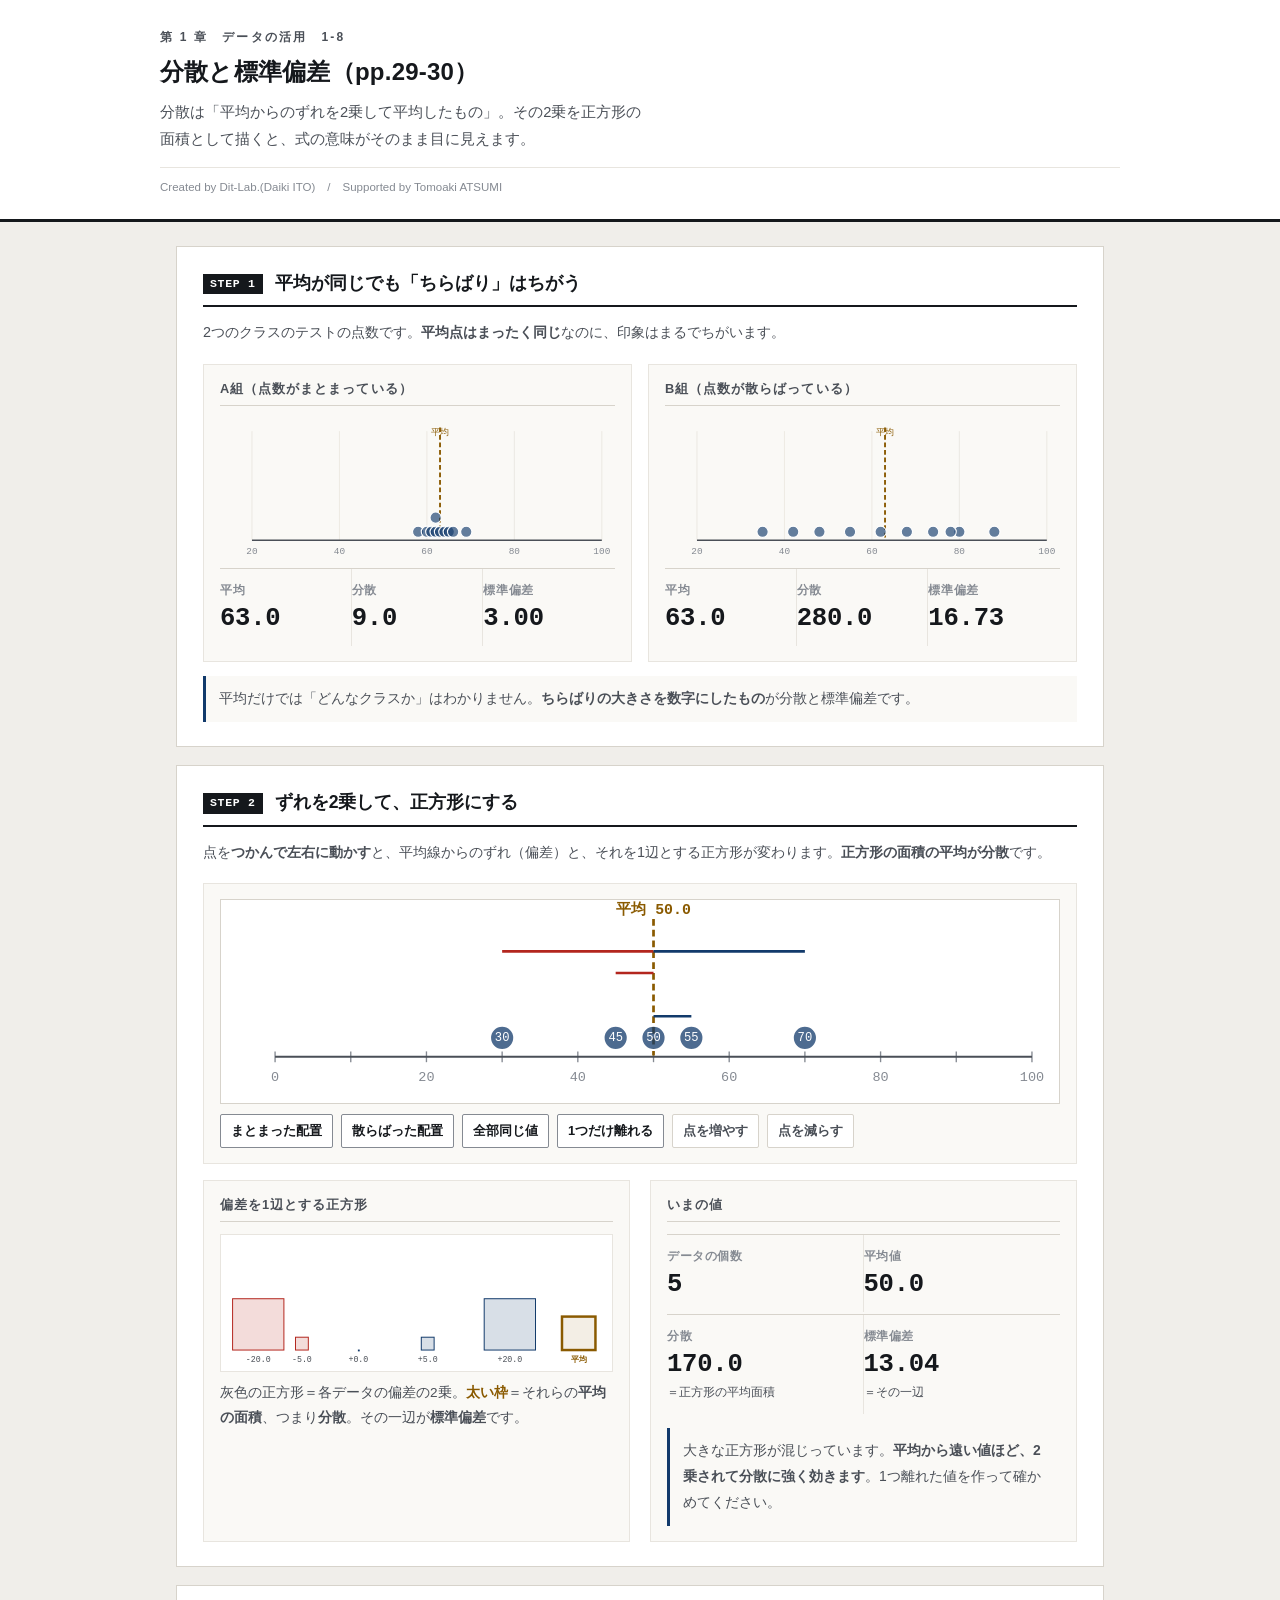
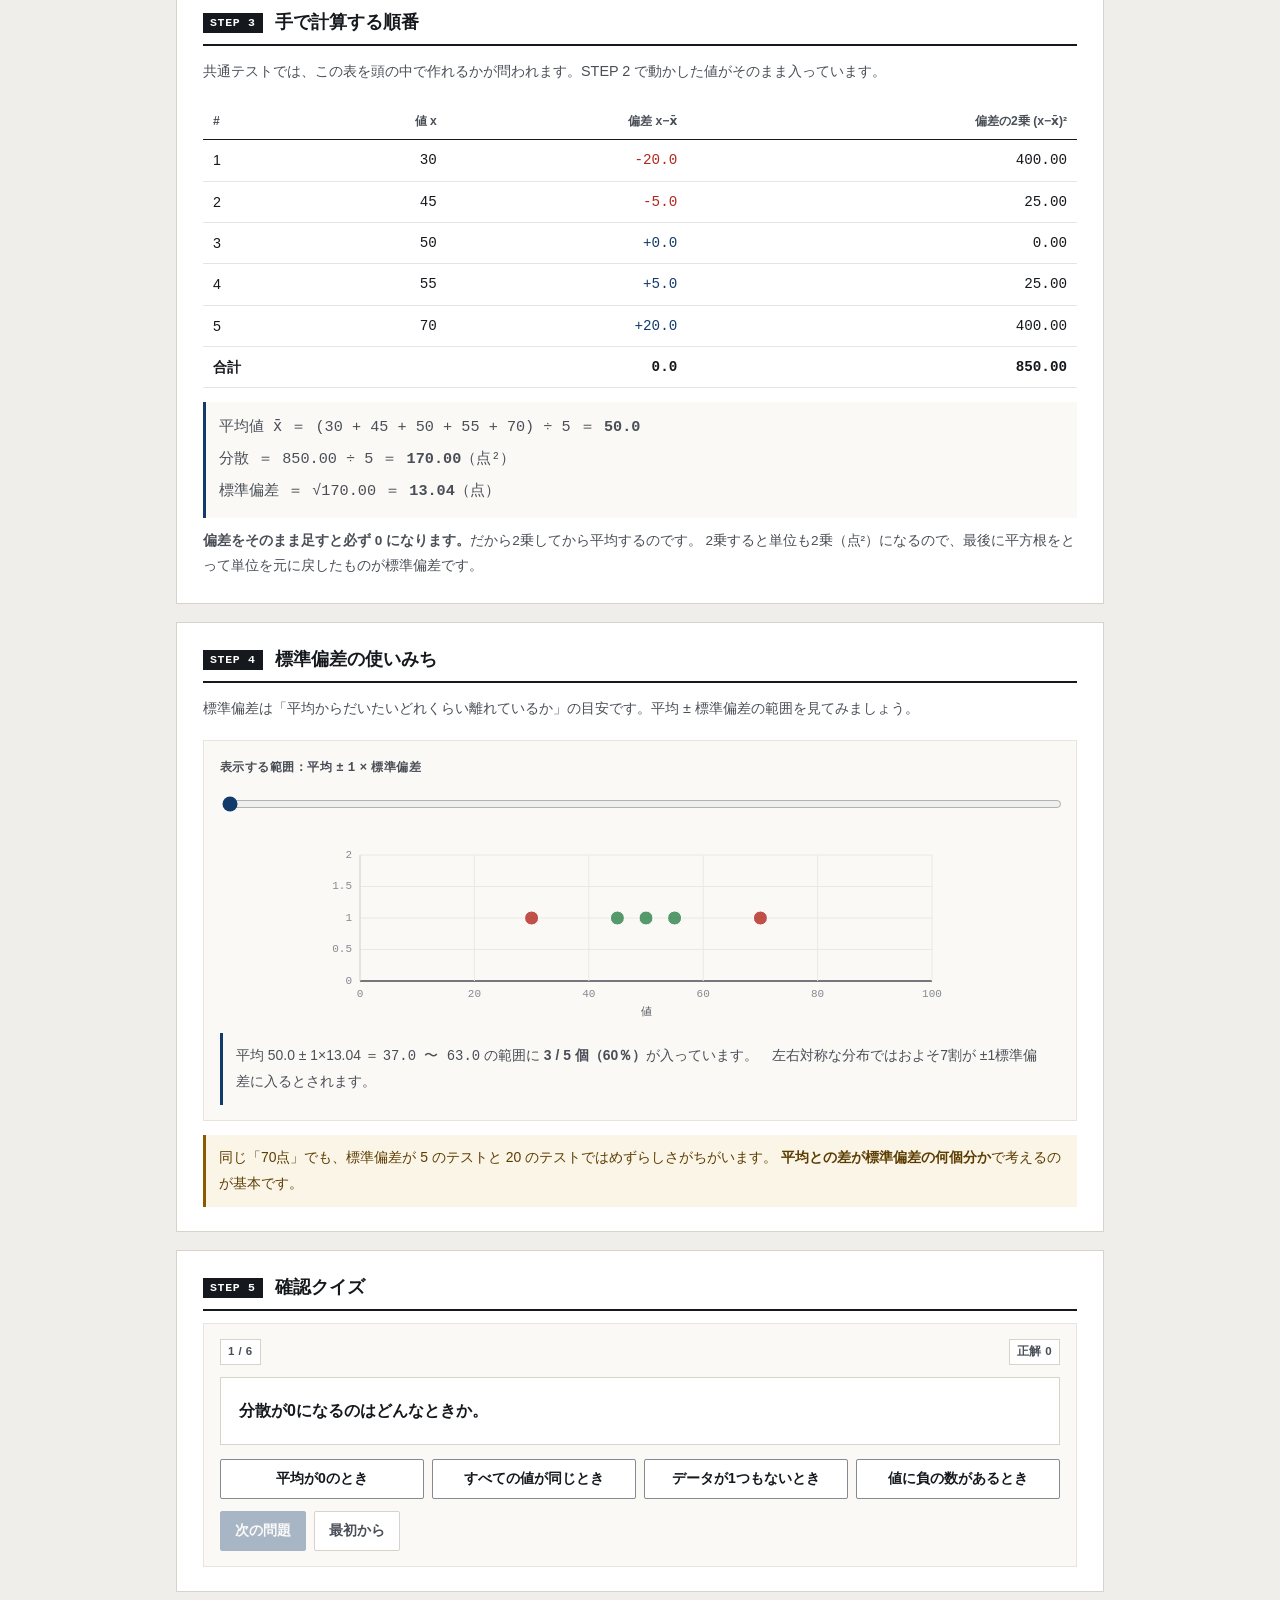
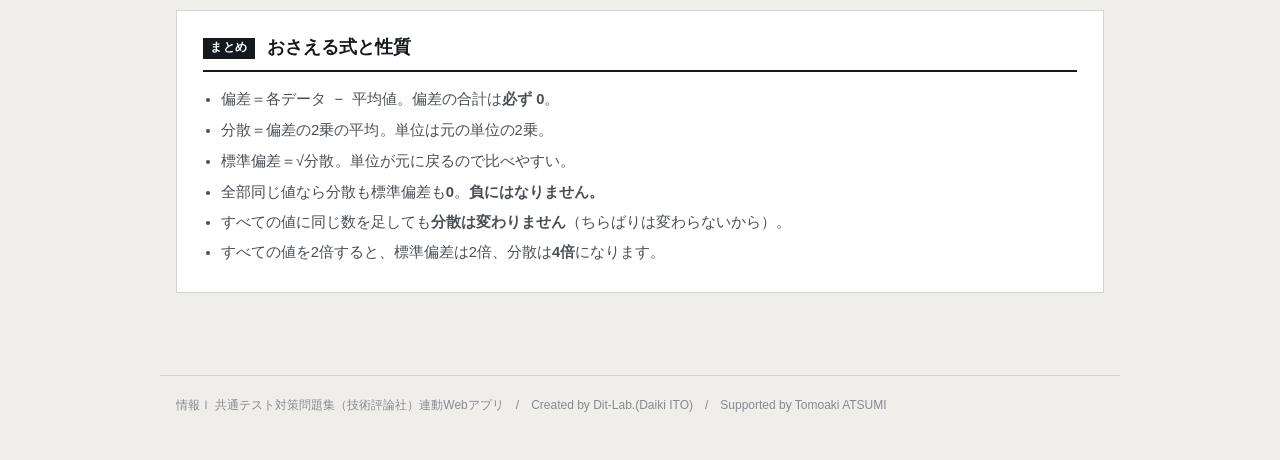
==== index.html @ 5c41d4fa "feat: Streamlit版を静的Webアプリ化しGitHub Pagesで公開" ====
<!DOCTYPE html>
<html lang="ja">
<head>
<meta charset="UTF-8">
<meta name="viewport" content="width=device-width, initial-scale=1.0">
<title>分散と標準偏差｜情報Ⅰ共通テスト対策問題集</title>
<meta name="description" content="分散は「平均からのずれを2乗して平均したもの」。その2乗を正方形の面積として描くと、式の意味がそのまま目に見えます。">
<link rel="icon" href="data:image/svg+xml,%3Csvg xmlns=%22http://www.w3.org/2000/svg%22 viewBox=%220 0 32 32%22%3E%3Crect width=%2232%22 height=%2232%22 fill=%22%2315181c%22/%3E%3Ctext x=%2216%22 y=%2222%22 font-size=%2218%22 font-family=%22monospace%22 fill=%22%23fff%22 text-anchor=%22middle%22%3E01%3C/text%3E%3C/svg%3E">
<link rel="stylesheet" href="css/style.css">
<link rel="stylesheet" href="css/app.css">
</head>
<body>

<header class="app-header">
  <div class="inner">
    <span class="eyebrow">第 1 章　データの活用　1-8</span>
    <h1>分散と標準偏差（pp.29-30）</h1>
    <p class="lead">分散は「平均からのずれを2乗して平均したもの」。その2乗を正方形の面積として描くと、式の意味がそのまま目に見えます。</p>
    <p class="credit">Created by Dit-Lab.(Daiki ITO)　/　Supported by Tomoaki ATSUMI</p>
  </div>
</header>

<main class="wrap">
  <section class="step" id="step1">
    <h2><span class="no">STEP 1</span>平均が同じでも「ちらばり」はちがう</h2>
    <p class="desc">2つのクラスのテストの点数です。<strong>平均点はまったく同じ</strong>なのに、印象はまるでちがいます。</p>
    <div class="grpwrap">
      <div class="panel"><h3>A組（点数がまとまっている）</h3><div id="grpA"></div>
        <div class="metrics"><div class="metric"><div class="k">平均</div><div class="v" id="aMean">—</div></div>
        <div class="metric"><div class="k">分散</div><div class="v" id="aVar">—</div></div>
        <div class="metric"><div class="k">標準偏差</div><div class="v" id="aSd">—</div></div></div></div>
      <div class="panel"><h3>B組（点数が散らばっている）</h3><div id="grpB"></div>
        <div class="metrics"><div class="metric"><div class="k">平均</div><div class="v" id="bMean">—</div></div>
        <div class="metric"><div class="k">分散</div><div class="v" id="bVar">—</div></div>
        <div class="metric"><div class="k">標準偏差</div><div class="v" id="bSd">—</div></div></div></div>
    </div>
    <div class="note info" style="margin-top:14px">
      平均だけでは「どんなクラスか」はわかりません。<strong>ちらばりの大きさを数字にしたもの</strong>が分散と標準偏差です。
    </div>
  </section>

  <section class="step" id="step2">
    <h2><span class="no">STEP 2</span>ずれを2乗して、正方形にする</h2>
    <p class="desc">点を<strong>つかんで左右に動かす</strong>と、平均線からのずれ（偏差）と、それを1辺とする正方形が変わります。<strong>正方形の面積の平均が分散</strong>です。</p>

    <div class="panel">
      <div id="lineBox"></div>
      <div class="btn-row" style="margin-top:10px">
        <button class="btn sm" data-set="tight">まとまった配置</button>
        <button class="btn sm" data-set="spread">散らばった配置</button>
        <button class="btn sm" data-set="same">全部同じ値</button>
        <button class="btn sm" data-set="one">1つだけ離れる</button>
        <button class="btn sm ghost" id="addDot">点を増やす</button>
        <button class="btn sm ghost" id="delDot">点を減らす</button>
      </div>
    </div>

    <div class="grid c2" style="margin-top:16px">
      <div class="panel">
        <h3>偏差を1辺とする正方形</h3>
        <div id="sqBox"></div>
        <p class="why" style="margin-top:8px">灰色の正方形＝各データの偏差の2乗。<span style="color:#8a5a00;font-weight:700">太い枠</span>＝それらの<strong>平均の面積</strong>、つまり<strong>分散</strong>。その一辺が<strong>標準偏差</strong>です。</p>
      </div>
      <div class="panel">
        <h3>いまの値</h3>
        <div class="metrics">
          <div class="metric"><div class="k">データの個数</div><div class="v" id="vN">—</div></div>
          <div class="metric"><div class="k">平均値</div><div class="v" id="vMean">—</div></div>
        </div>
        <div class="metrics" style="margin-top:2px">
          <div class="metric"><div class="k">分散</div><div class="v" id="vVar">—</div><div class="s">＝正方形の平均面積</div></div>
          <div class="metric"><div class="k">標準偏差</div><div class="v" id="vSd">—</div><div class="s">＝その一辺</div></div>
        </div>
        <div class="note" id="vNote" style="margin-top:14px"></div>
      </div>
    </div>
  </section>

  <section class="step" id="step3">
    <h2><span class="no">STEP 3</span>手で計算する順番</h2>
    <p class="desc">共通テストでは、この表を頭の中で作れるかが問われます。STEP 2 で動かした値がそのまま入っています。</p>
    <div class="tbl-scroll">
      <table class="tbl" id="devTable">
        <thead><tr><th>#</th><th>値 x</th><th>偏差 x−x̄</th><th>偏差の2乗 (x−x̄)²</th></tr></thead>
        <tbody></tbody><tfoot></tfoot>
      </table>
    </div>
    <div class="note info eqline" id="eqNote" style="margin-top:14px"></div>
    <p class="why" style="margin-top:10px">
      <strong>偏差をそのまま足すと必ず 0 になります。</strong>だから2乗してから平均するのです。
      2乗すると単位も2乗（点²）になるので、最後に平方根をとって単位を元に戻したものが標準偏差です。
    </p>
  </section>

  <section class="step" id="step4">
    <h2><span class="no">STEP 4</span>標準偏差の使いみち</h2>
    <p class="desc">標準偏差は「平均からだいたいどれくらい離れているか」の目安です。平均 ± 標準偏差の範囲を見てみましょう。</p>
    <div class="panel">
      <label class="fld" for="sdRange">表示する範囲：平均 ± <span class="mono" id="sdRangeV">1</span> × 標準偏差</label>
      <input type="range" id="sdRange" min="1" max="3" step="1" value="1">
      <div id="sdChart" style="margin-top:10px"></div>
      <div class="note" id="sdNote" style="margin-top:12px"></div>
    </div>
    <div class="note warn" style="margin-top:14px">
      同じ「70点」でも、標準偏差が 5 のテストと 20 のテストではめずらしさがちがいます。
      <strong>平均との差が標準偏差の何個分か</strong>で考えるのが基本です。
    </div>
  </section>

  <section class="step" id="step5">
    <h2><span class="no">STEP 5</span>確認クイズ</h2>
    <div class="panel">
      <div class="qhead">
        <span class="badge" id="qProgress">1 / 1</span>
        <span class="badge">正解 <span class="score" id="qScore">0</span></span>
      </div>
      <div class="card-q"><div class="q-scene" id="qText"></div></div>
      <div class="choice4" id="qChoices"></div>
      <div class="note" id="qFb" hidden style="margin-top:12px"></div>
      <div class="btn-row" style="margin-top:12px">
        <button class="btn primary" id="qNext" disabled>次の問題</button>
        <button class="btn ghost" id="qReset">最初から</button>
      </div>
    </div>
  </section>

  <section class="step">
    <h2><span class="no">まとめ</span>おさえる式と性質</h2>
    <ul style="margin:0;padding-left:1.2em;color:var(--ink-2);font-size:.92rem;line-height:2.05">
      <li>偏差＝<span class="mono">各データ − 平均値</span>。偏差の合計は<strong>必ず 0</strong>。</li>
      <li>分散＝<span class="mono">偏差の2乗の平均</span>。単位は元の単位の2乗。</li>
      <li>標準偏差＝<span class="mono">√分散</span>。単位が元に戻るので比べやすい。</li>
      <li>全部同じ値なら分散も標準偏差も<strong>0</strong>。<strong>負にはなりません。</strong></li>
      <li>すべての値に同じ数を足しても<strong>分散は変わりません</strong>（ちらばりは変わらないから）。</li>
      <li>すべての値を2倍すると、標準偏差は2倍、分散は<strong>4倍</strong>になります。</li>
    </ul>
  </section>

</main>

<footer class="app-footer">
  情報Ⅰ 共通テスト対策問題集（技術評論社）連動Webアプリ　/　Created by Dit-Lab.(Daiki ITO)　/　Supported by Tomoaki ATSUMI
</footer>

<script src="js/chart.js"></script>
<script src="js/app.js"></script>
</body>
</html>
---- css/style.css ----
/* =========================================================
   情報Ⅰ 共通テスト対策問題集 — Web アプリ共通スタイル
   紙面（参考書）に寄せた設計。装飾色は使わず、色は意味を持つときだけ。
   ========================================================= */

:root{
  --paper:#ffffff;
  --paper-2:#faf9f6;      /* うすい紙 */
  --bg:#f0eeea;           /* 台紙 */
  --ink:#15181c;
  --ink-2:#4a4f57;
  --ink-3:#858a92;
  --rule:#d7d3cb;         /* 罫線 */
  --rule-2:#e8e5df;
  --accent:#123a6b;       /* 濃紺。主要操作と現在地だけに使う */
  --accent-w:#e9eef6;
  --zero:#c0392b;         /* 左＝0 */
  --one:#1d4ed8;          /* 右＝1 */
  --ok:#1f7a3d;   --ok-bg:#eef6f0;
  --ng:#b3261e;   --ng-bg:#fbefee;
  --warn:#8a5a00; --warn-bg:#fbf5e8;
  --font:"Hiragino Kaku Gothic ProN","Hiragino Sans","Yu Gothic Medium","Yu Gothic",
         "Noto Sans JP",Meiryo,-apple-system,BlinkMacSystemFont,sans-serif;
  --mono:"SFMono-Regular",Menlo,Consolas,"Courier New",monospace;
}

*{box-sizing:border-box}
[hidden]{display:none !important}
html{-webkit-text-size-adjust:100%}
body{
  margin:0; background:var(--bg); color:var(--ink);
  font-family:var(--font); font-size:16px; line-height:1.85;
  font-feature-settings:"palt" 1;
}
h1,h2,h3,h4{line-height:1.45; margin:0; font-weight:700}
p{margin:0 0 .75em} p:last-child{margin-bottom:0}
a{color:var(--accent)}

/* ---------- 標題 ---------- */
.app-header{background:var(--paper); border-bottom:3px solid var(--ink); padding:26px 20px 20px}
.app-header .inner{max-width:960px; margin:0 auto}
.app-header .eyebrow{
  font-size:.75rem; font-weight:700; color:var(--ink-2); letter-spacing:.18em;
  display:block; margin-bottom:7px;
}
.app-header h1{font-size:1.5rem; letter-spacing:.01em}
.app-header .lead{font-size:.92rem; color:var(--ink-2); margin-top:9px; max-width:60ch}
.app-header .credit{
  font-size:.72rem; color:var(--ink-3); margin-top:14px;
  padding-top:9px; border-top:1px solid var(--rule-2);
}

/* ---------- 版面 ---------- */
.wrap{max-width:960px; margin:0 auto; padding:24px 16px 64px}
.step{background:var(--paper); border:1px solid var(--rule); padding:24px 26px; margin-bottom:18px}
.step > h2{
  display:flex; align-items:baseline; gap:12px; font-size:1.1rem;
  padding-bottom:9px; border-bottom:2px solid var(--ink); margin-bottom:12px;
}
.step > h2 .no{
  flex:none; font-family:var(--mono); font-size:.72rem; font-weight:700;
  background:var(--ink); color:var(--paper); padding:2px 7px; letter-spacing:.06em;
  position:relative; top:-2px;
}
.step > .desc{color:var(--ink-2); font-size:.9rem; margin-bottom:18px}
.step[hidden]{display:none}

.grid{display:grid; gap:20px}
.grid > *{min-width:0}          /* 子の中身で列が広がるのを防ぐ */
@media(min-width:800px){ .grid.c2{grid-template-columns:1fr 1fr} }

.panel{border:1px solid var(--rule-2); background:var(--paper-2); padding:15px 16px; min-width:0}
.panel > h3{
  font-size:.8rem; font-weight:700; color:var(--ink-2); letter-spacing:.08em;
  margin-bottom:12px; padding-bottom:6px; border-bottom:1px solid var(--rule);
}

/* ---------- 部品 ---------- */
.btn{
  appearance:none; border:1px solid var(--ink-3); background:var(--paper); color:var(--ink);
  font-family:inherit; font-size:.88rem; font-weight:700; padding:8px 14px;
  border-radius:2px; cursor:pointer; min-height:40px; line-height:1.4;
  transition:background .12s, border-color .12s, color .12s;
}
.btn:hover:not(:disabled){background:var(--accent-w); border-color:var(--accent); color:var(--accent)}
.btn:disabled{opacity:.35; cursor:not-allowed}
.btn.primary{background:var(--accent); color:var(--paper); border-color:var(--accent)}
.btn.primary:hover:not(:disabled){background:#0d2c53; color:var(--paper)}
.btn.ghost{border-color:var(--rule); color:var(--ink-2)}
.btn.sm{font-size:.8rem; padding:5px 10px; min-height:34px}
.btn-row{display:flex; flex-wrap:wrap; gap:8px; align-items:center}

/* タブ（見出し下線式） */
.seg{display:flex; gap:0; border-bottom:1px solid var(--rule)}
.seg button{
  appearance:none; border:0; background:transparent; font-family:inherit; font-size:.88rem;
  font-weight:700; color:var(--ink-3); padding:9px 4px; margin-right:26px; cursor:pointer;
  border-bottom:3px solid transparent; margin-bottom:-1px; min-height:40px;
}
.seg button:hover{color:var(--ink-2)}
.seg button[aria-pressed="true"]{color:var(--ink); border-bottom-color:var(--accent)}

label.fld{display:block; font-size:.78rem; font-weight:700; color:var(--ink-2); margin-bottom:5px; letter-spacing:.04em}
input[type=text], textarea, input[type=number]{
  width:100%; font-family:inherit; font-size:1rem; color:var(--ink);
  border:1px solid var(--ink-3); border-radius:2px; padding:9px 11px;
  background:var(--paper); min-height:42px;
}
input:focus, textarea:focus{outline:2px solid var(--accent); outline-offset:-1px; border-color:var(--accent)}
.btn:focus-visible, .seg button:focus-visible, .node-card:focus-visible{outline:2px solid var(--accent); outline-offset:2px}
textarea{resize:vertical; line-height:1.7}
.mono{font-family:var(--mono)}

table.tbl{width:100%; border-collapse:collapse; font-size:.89rem}
table.tbl th, table.tbl td{border-bottom:1px solid var(--rule-2); padding:7px 10px; text-align:right}
table.tbl th:first-child, table.tbl td:first-child{text-align:left}
table.tbl thead th{border-bottom:1.5px solid var(--ink); font-size:.76rem; color:var(--ink-2); font-weight:700; white-space:nowrap}
.tbl-scroll{overflow-x:auto; -webkit-overflow-scrolling:touch; max-width:100%}

.note{padding:10px 13px; font-size:.87rem; border-left:3px solid var(--ink-3); background:var(--paper-2)}
.note.ok{background:var(--ok-bg); border-left-color:var(--ok); color:#123f22}
.note.ng{background:var(--ng-bg); border-left-color:var(--ng); color:#6d1a15}
.note.info{background:var(--paper-2); border-left-color:var(--accent); color:var(--ink-2)}
.note.warn{background:var(--warn-bg); border-left-color:var(--warn); color:#5c3d00}
.note[hidden]{display:none}

.badge{
  display:inline-block; font-size:.72rem; font-weight:700; padding:1px 7px;
  border:1px solid var(--rule); color:var(--ink-2); background:var(--paper); letter-spacing:.04em;
}

/* 数値は罫線で仕切るだけ。カードにしない */
.metrics{display:flex; flex-wrap:wrap; gap:0; border-top:1px solid var(--rule)}
.metric{flex:1 1 130px; padding:11px 14px 11px 0; border-right:1px solid var(--rule-2)}
.metric:last-child{border-right:0}
.metric .k{font-size:.74rem; color:var(--ink-3); font-weight:700; letter-spacing:.05em}
.metric .v{font-size:1.6rem; font-weight:700; line-height:1.3; font-family:var(--mono); letter-spacing:-.01em}
.metric .s{font-size:.76rem; color:var(--ink-2)}

.bit0{color:var(--zero); font-weight:700}
.bit1{color:var(--one); font-weight:700}

.app-footer{
  max-width:960px; margin:0 auto; padding:18px 16px 44px; color:var(--ink-3);
  font-size:.75rem; border-top:1px solid var(--rule);
}
.sr-only{position:absolute;width:1px;height:1px;overflow:hidden;clip:rect(0 0 0 0);white-space:nowrap}

@media(max-width:640px){
  body{font-size:15px}
  .app-header{padding:20px 16px 16px}
  .app-header h1{font-size:1.16rem}
  .wrap{padding:16px 12px 52px}
  .step{padding:18px 15px}
  .seg button{margin-right:18px; font-size:.84rem}
  .metric{flex-basis:50%; border-right:0}
}
@media (prefers-reduced-motion:reduce){ *{animation:none!important; transition:none!important} }
---- css/app.css ----
.qhead{display:flex; justify-content:space-between; align-items:center; margin-bottom:12px}
.card-q{border:1px solid var(--rule); background:var(--paper); padding:18px; margin-bottom:14px}
.q-scene{font-size:1rem; font-weight:700; line-height:1.9}
.choice4{display:grid; gap:8px; grid-template-columns:repeat(auto-fit,minmax(140px,1fr))}
.choice4 .btn.correct{background:var(--ok-bg); border-color:var(--ok); color:var(--ok)}
.choice4 .btn.wrong{background:var(--ng-bg); border-color:var(--ng); color:var(--ng)}
.choice4.locked{pointer-events:none}

#lineBox{border:1px solid var(--rule); background:var(--paper); touch-action:none; user-select:none}
#lineBox svg{display:block}
#lineBox circle.dot{cursor:grab}
#lineBox circle.dot:hover{stroke:var(--accent); stroke-width:2.5}
#sqBox{border:1px solid var(--rule-2); background:var(--paper)}
#sqBox svg{display:block; margin:0 auto}
input[type=range]{width:100%; accent-color:var(--accent); height:34px}
#devTable td{font-family:var(--mono)}
#devTable td:first-child{font-family:var(--font)}
#devTable tfoot td{border-top:1.5px solid var(--ink); font-weight:700}
.why{font-size:.85rem; color:var(--ink-2); line-height:1.85}
.eqline{font-family:var(--mono); font-size:.95rem; line-height:2.1; word-break:break-all}
.grpwrap{display:grid; gap:16px}
@media(min-width:800px){ .grpwrap{grid-template-columns:1fr 1fr} }
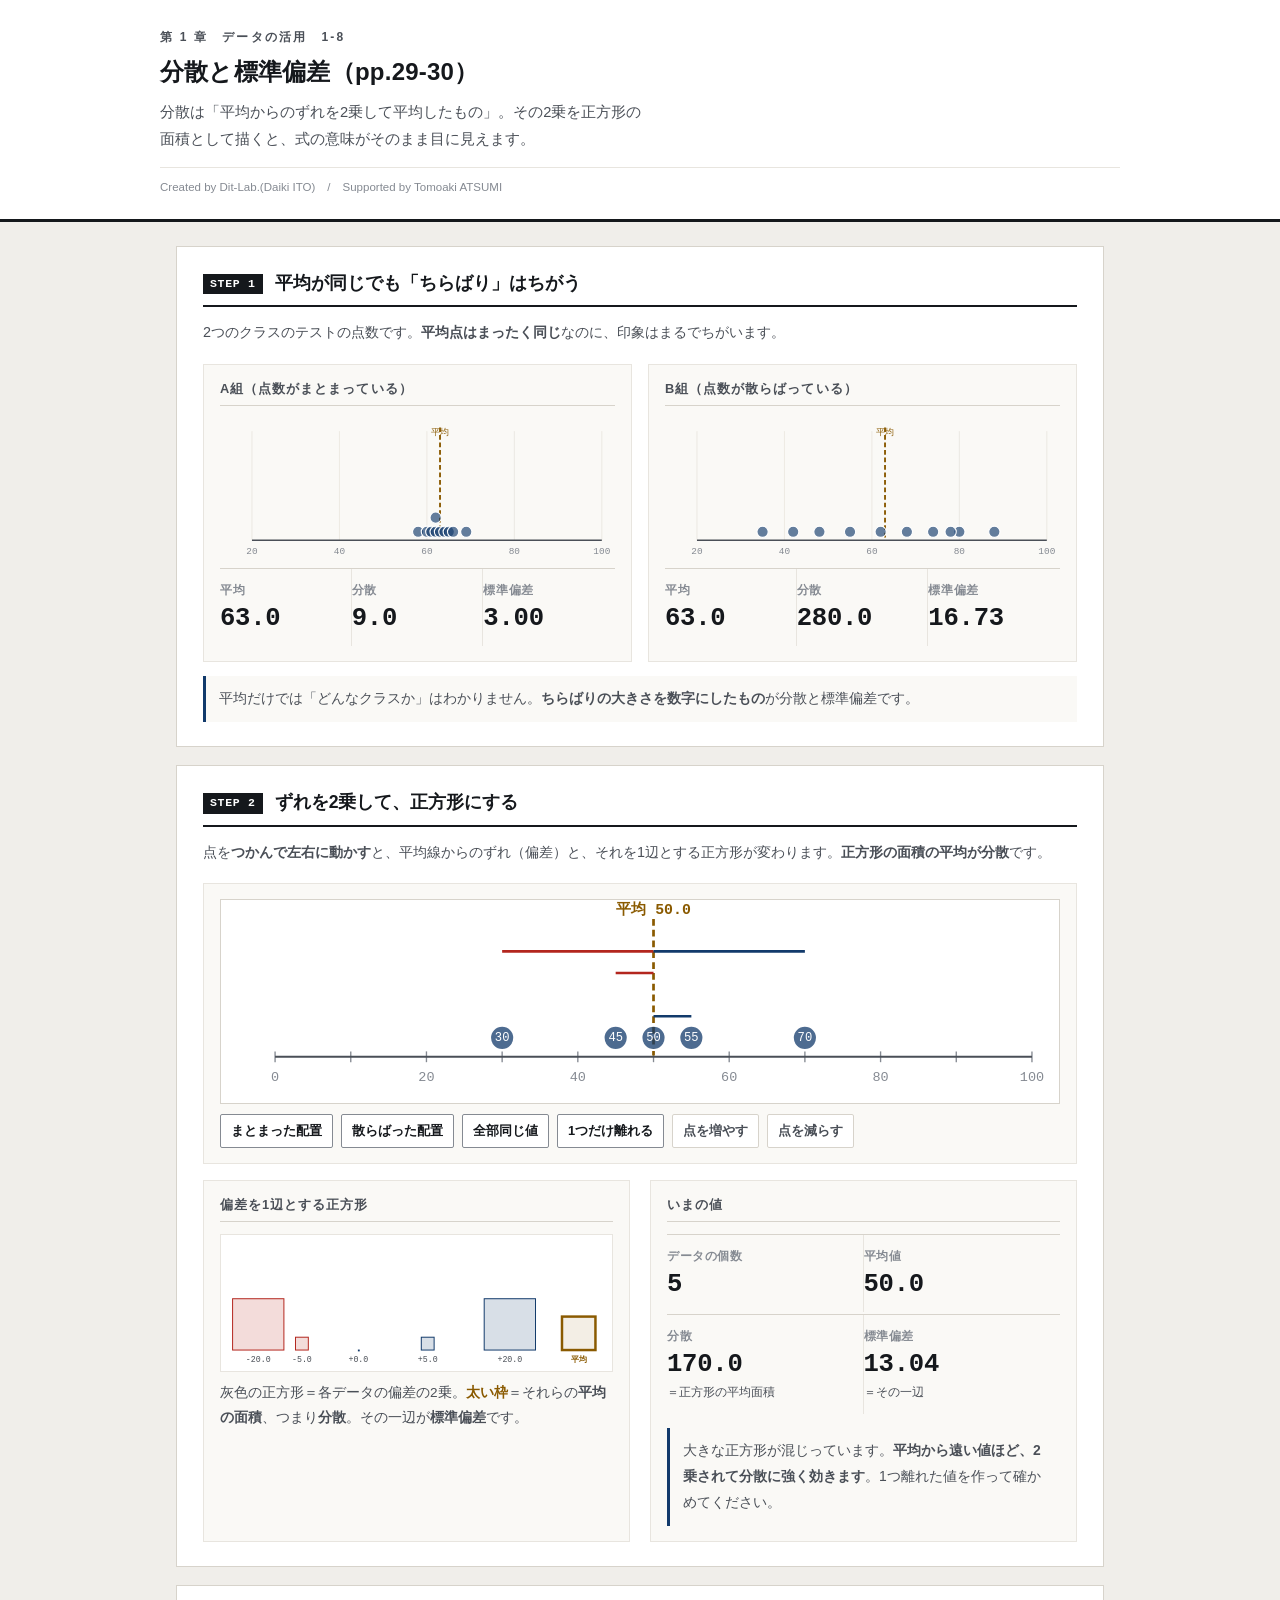
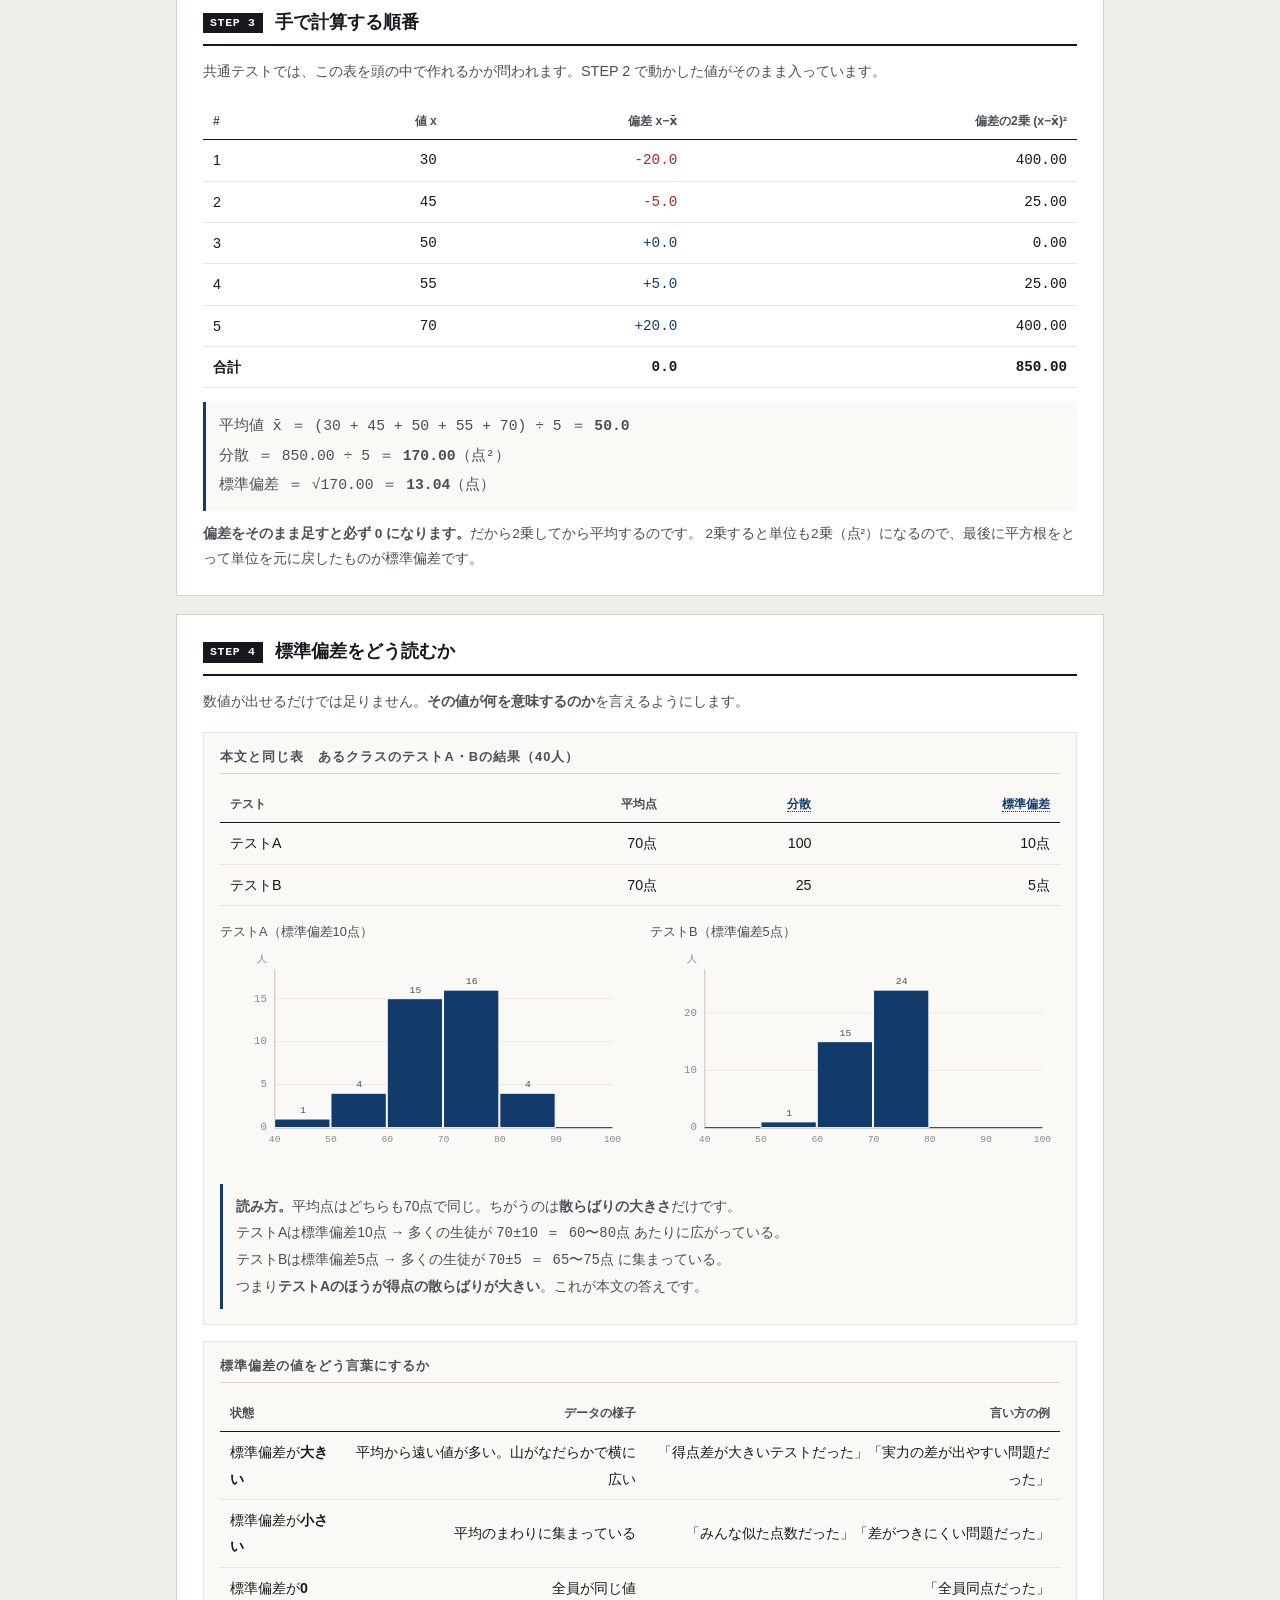
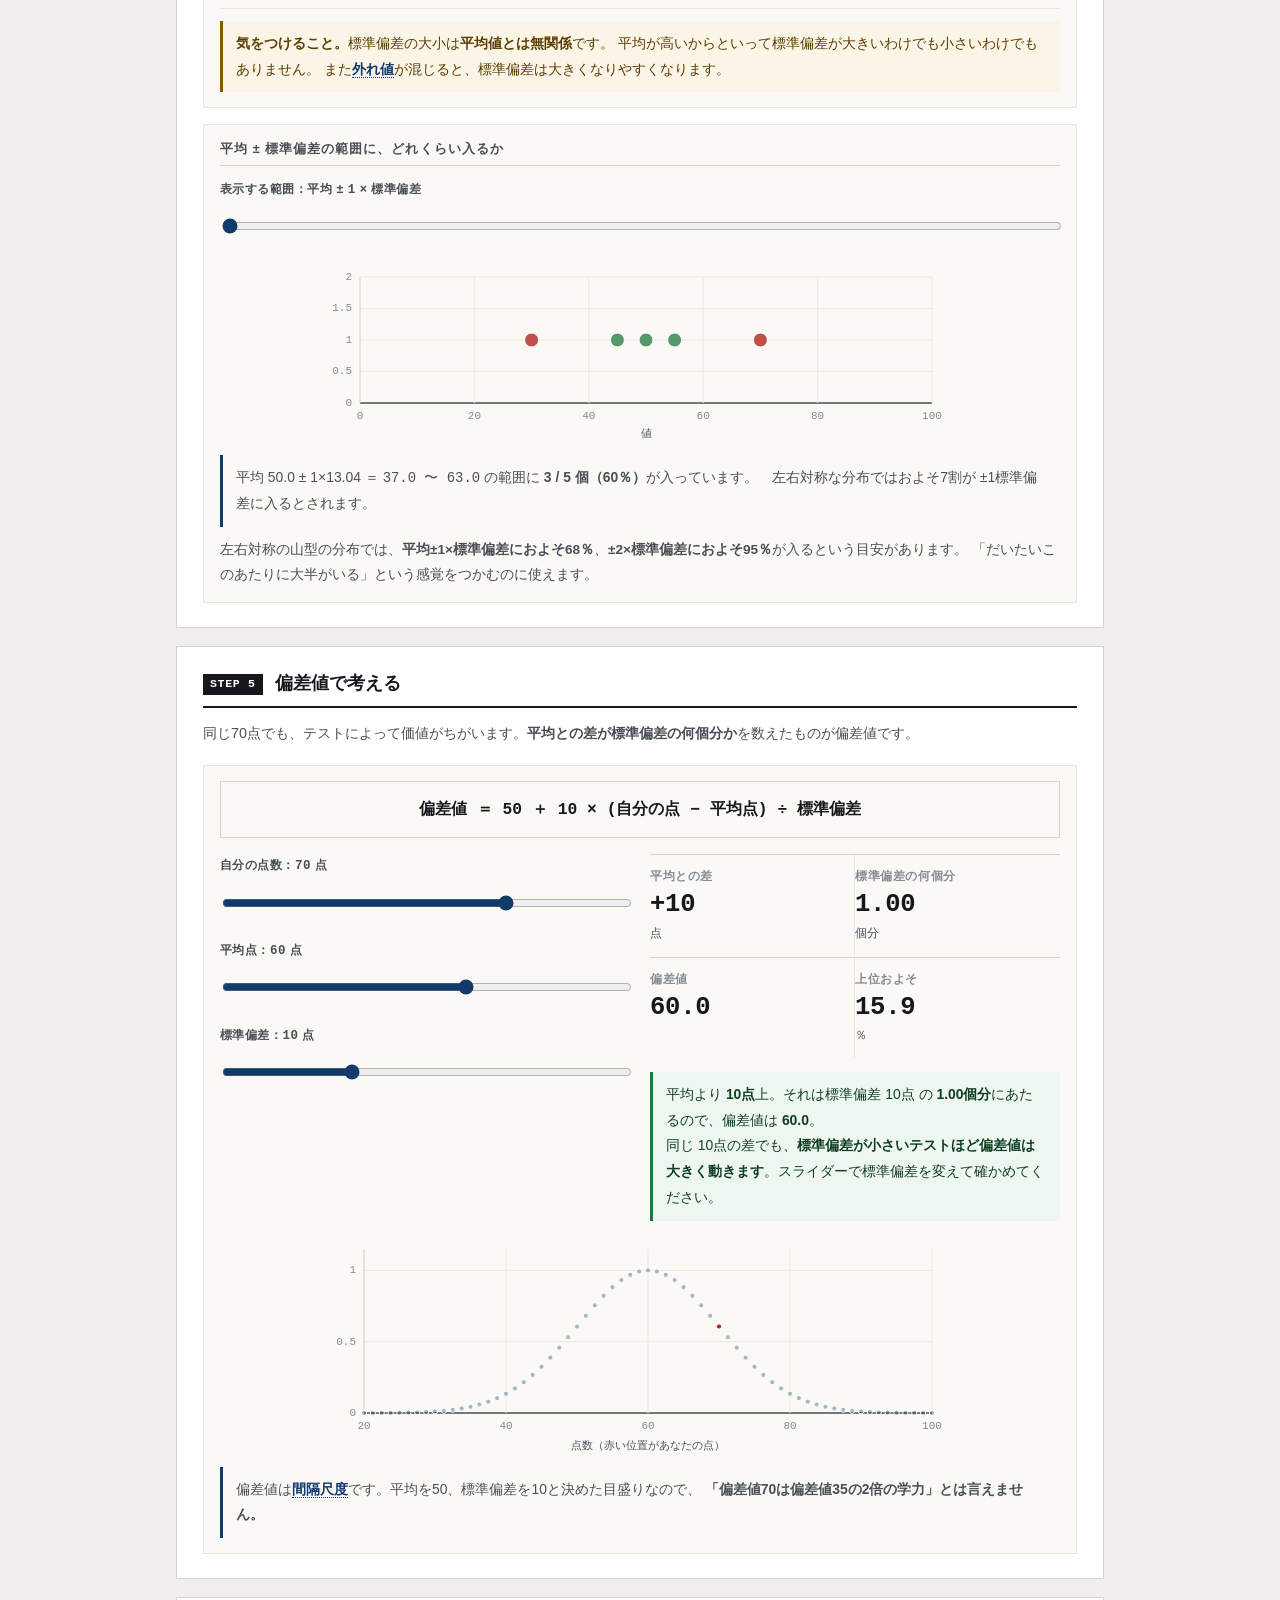
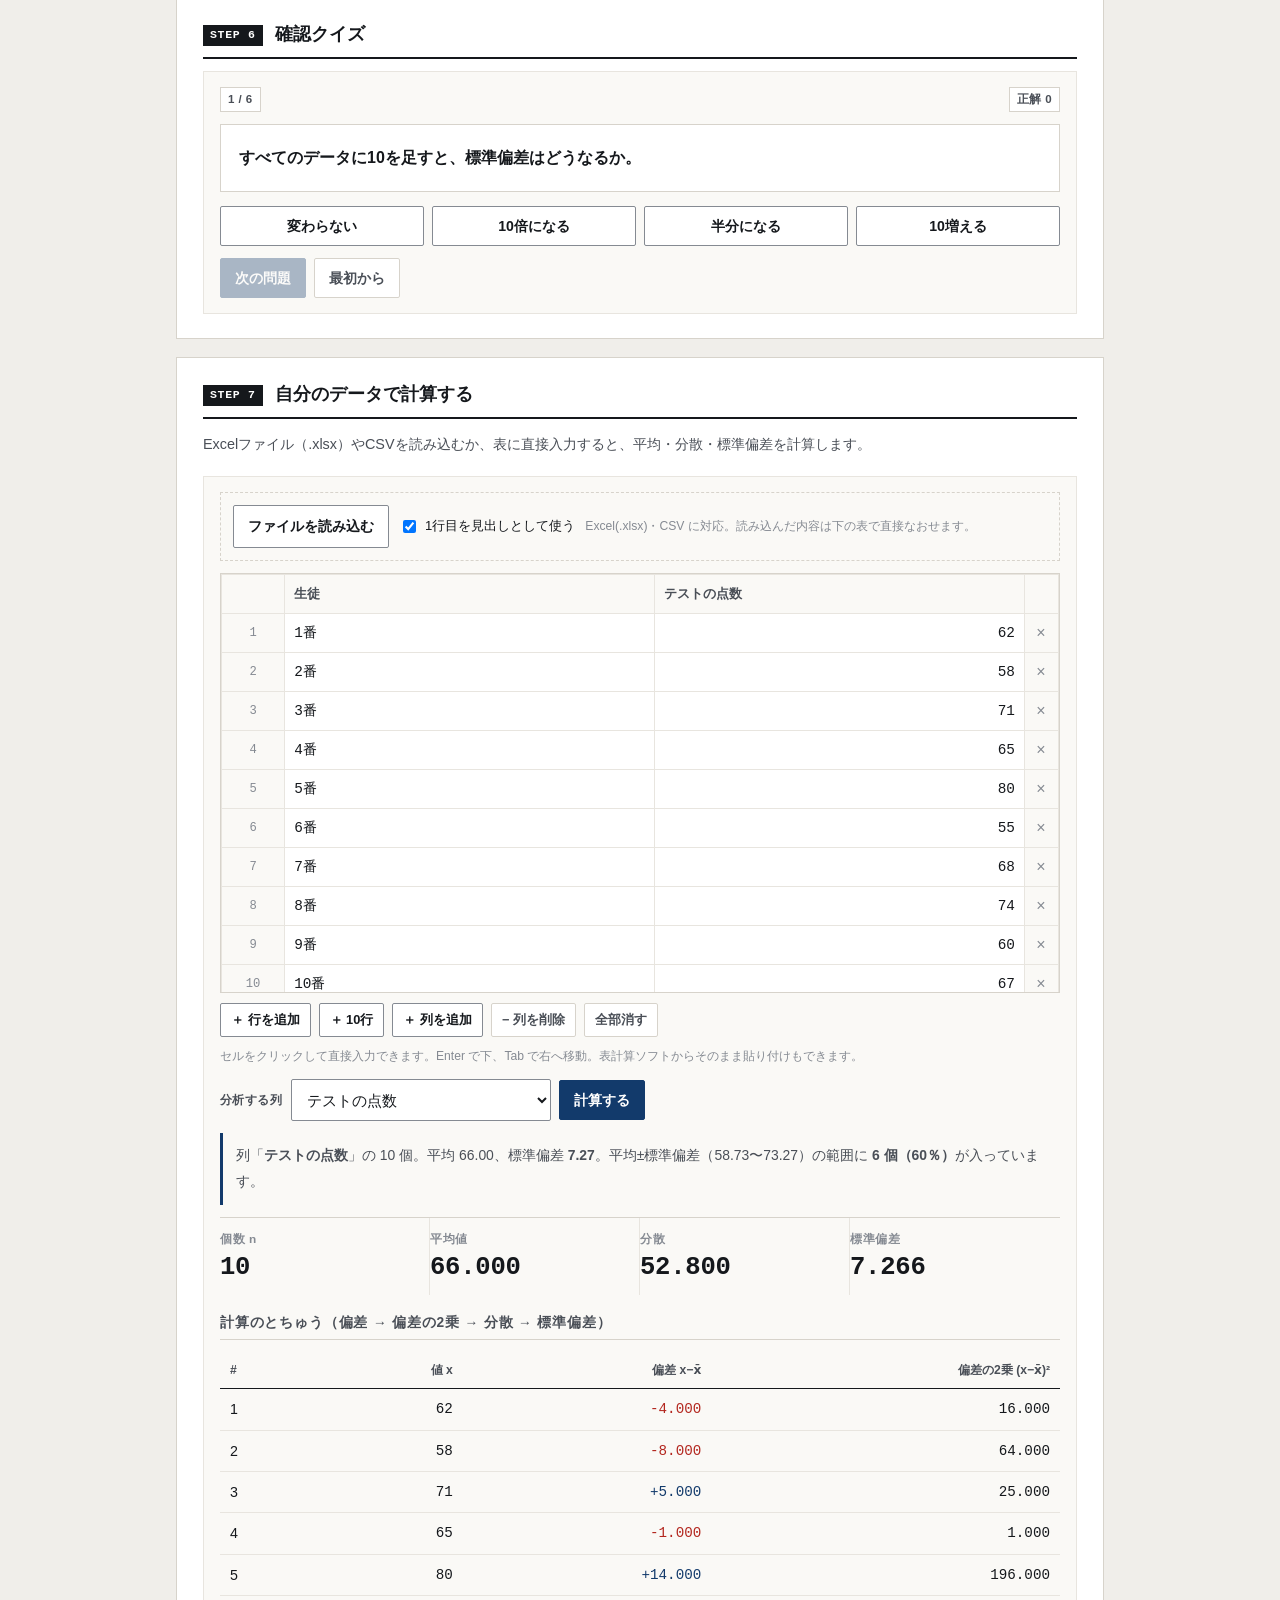
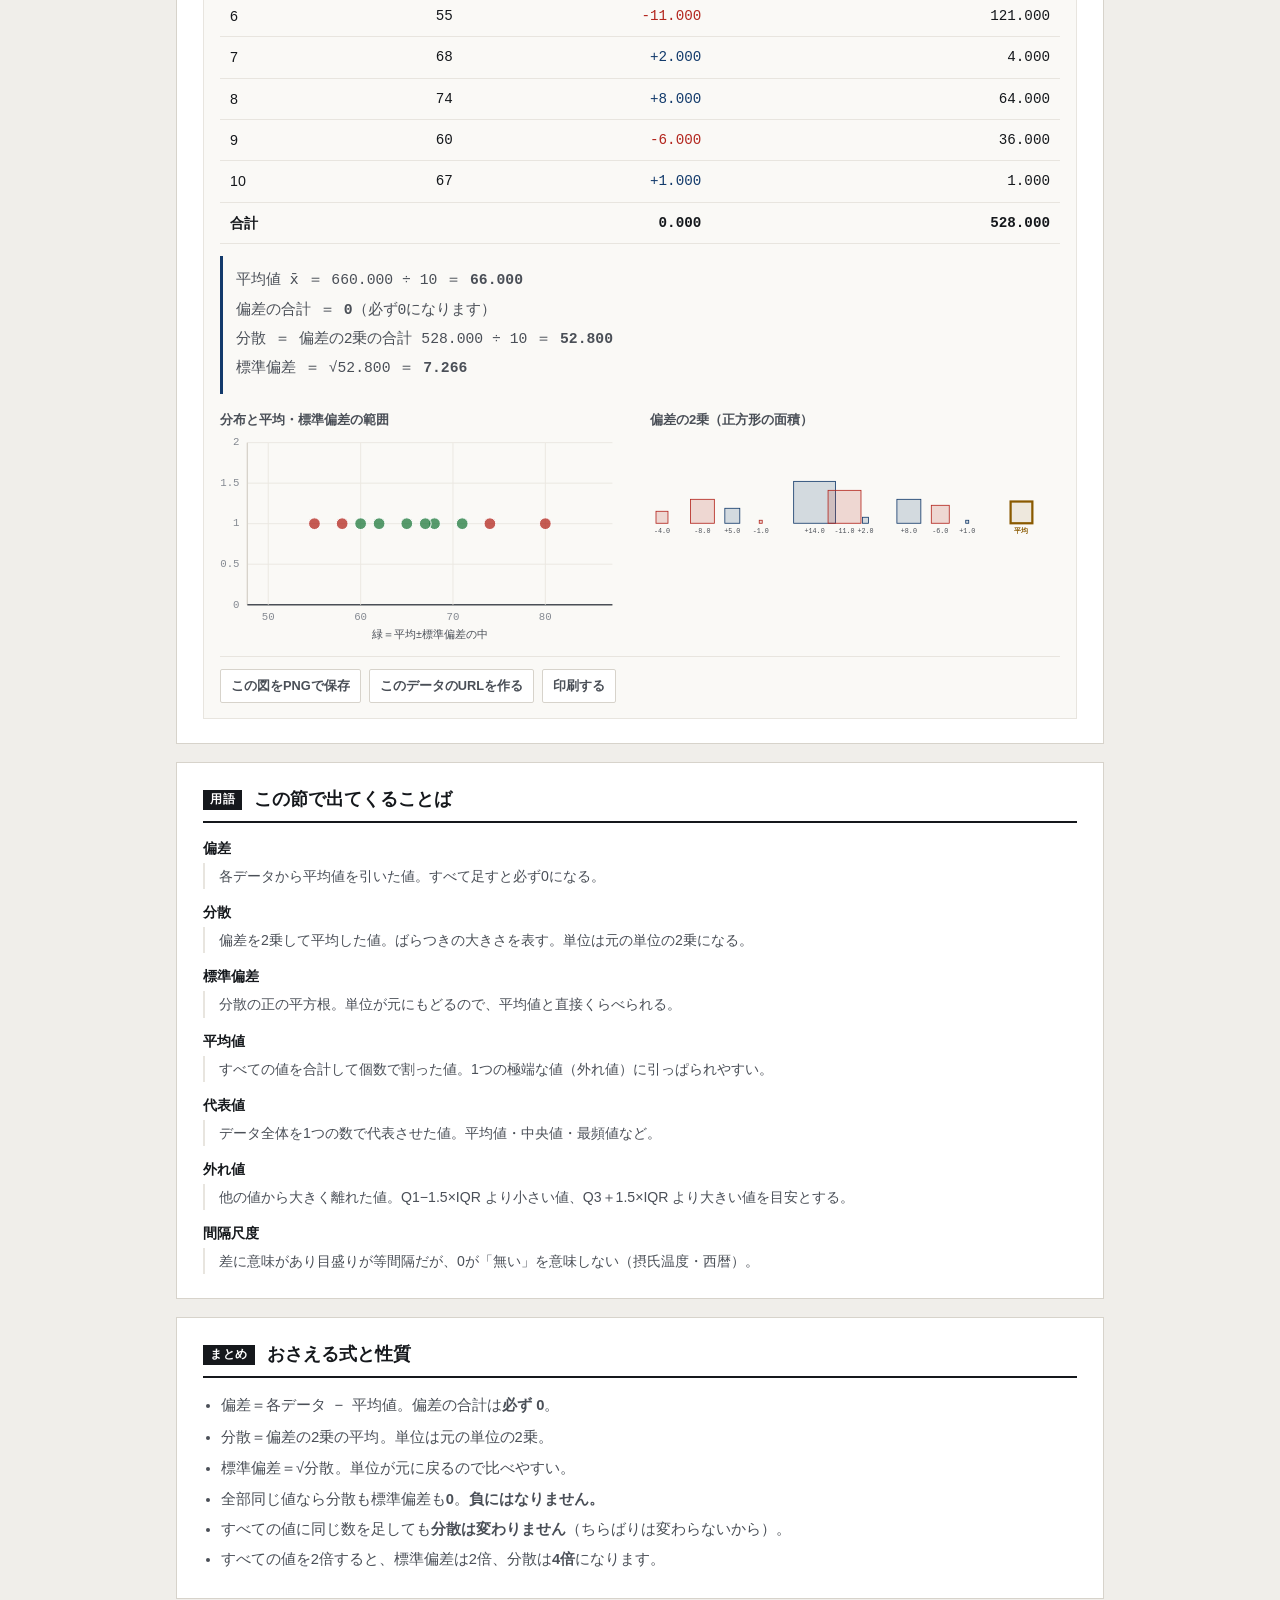
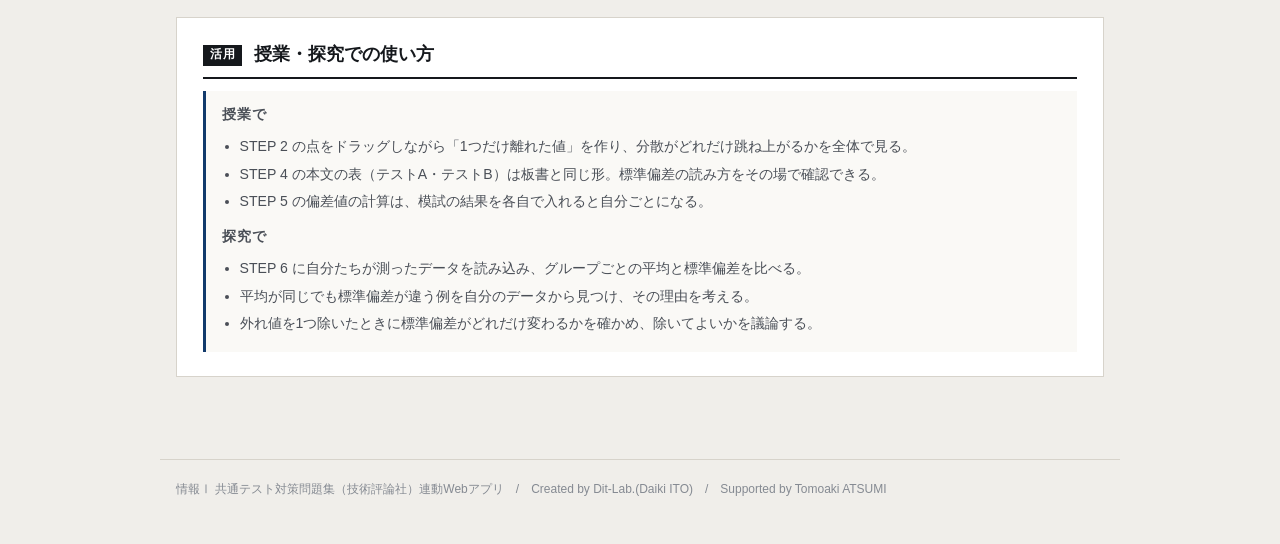
==== commit 3eb47137: "chore: CSS/JSにキャッシュバスターを付与（更新が確実に反映されるように）" ====
--- a/index.html
+++ b/index.html
@@ -6,8 +6,8 @@
 <title>分散と標準偏差｜情報Ⅰ共通テスト対策問題集</title>
 <meta name="description" content="分散は「平均からのずれを2乗して平均したもの」。その2乗を正方形の面積として描くと、式の意味がそのまま目に見えます。">
 <link rel="icon" href="data:image/svg+xml,%3Csvg xmlns=%22http://www.w3.org/2000/svg%22 viewBox=%220 0 32 32%22%3E%3Crect width=%2232%22 height=%2232%22 fill=%22%2315181c%22/%3E%3Ctext x=%2216%22 y=%2222%22 font-size=%2218%22 font-family=%22monospace%22 fill=%22%23fff%22 text-anchor=%22middle%22%3E01%3C/text%3E%3C/svg%3E">
-<link rel="stylesheet" href="css/style.css">
-<link rel="stylesheet" href="css/app.css">
+<link rel="stylesheet" href="css/style.css?v=239696b1">
+<link rel="stylesheet" href="css/app.css?v=d26b2292">
 </head>
 <body>
 
@@ -93,22 +93,99 @@
   </section>
 
   <section class="step" id="step4">
-    <h2><span class="no">STEP 4</span>標準偏差の使いみち</h2>
-    <p class="desc">標準偏差は「平均からだいたいどれくらい離れているか」の目安です。平均 ± 標準偏差の範囲を見てみましょう。</p>
-    <div class="panel">
+    <h2><span class="no">STEP 4</span>標準偏差をどう読むか</h2>
+    <p class="desc">数値が出せるだけでは足りません。<strong>その値が何を意味するのか</strong>を言えるようにします。</p>
+
+    <div class="panel">
+      <h3>本文と同じ表　あるクラスのテストA・Bの結果（40人）</h3>
+      <div class="tbl-scroll">
+        <table class="tbl">
+          <thead><tr><th>テスト</th><th>平均点</th><th><span class="term" data-t="分散">分散</span></th><th><span class="term" data-t="標準偏差">標準偏差</span></th></tr></thead>
+          <tbody>
+            <tr><td>テストA</td><td>70点</td><td>100</td><td>10点</td></tr>
+            <tr><td>テストB</td><td>70点</td><td>25</td><td>5点</td></tr>
+          </tbody>
+        </table>
+      </div>
+      <div id="abChart" style="margin-top:14px"></div>
+      <div class="note info" style="margin-top:12px">
+        <strong>読み方。</strong>平均点はどちらも70点で同じ。ちがうのは<strong>散らばりの大きさ</strong>だけです。<br>
+        テストAは標準偏差10点 → 多くの生徒が <span class="mono">70±10 ＝ 60〜80点</span> あたりに広がっている。<br>
+        テストBは標準偏差5点 → 多くの生徒が <span class="mono">70±5 ＝ 65〜75点</span> に集まっている。<br>
+        つまり<strong>テストAのほうが得点の散らばりが大きい</strong>。これが本文の答えです。
+      </div>
+    </div>
+
+    <div class="panel" style="margin-top:16px">
+      <h3>標準偏差の値をどう言葉にするか</h3>
+      <div class="tbl-scroll">
+        <table class="tbl">
+          <thead><tr><th>状態</th><th>データの様子</th><th>言い方の例</th></tr></thead>
+          <tbody>
+            <tr><td>標準偏差が<strong>大きい</strong></td><td>平均から遠い値が多い。山がなだらかで横に広い</td><td>「得点差が大きいテストだった」「実力の差が出やすい問題だった」</td></tr>
+            <tr><td>標準偏差が<strong>小さい</strong></td><td>平均のまわりに集まっている</td><td>「みんな似た点数だった」「差がつきにくい問題だった」</td></tr>
+            <tr><td>標準偏差が<strong>0</strong></td><td>全員が同じ値</td><td>「全員同点だった」</td></tr>
+          </tbody>
+        </table>
+      </div>
+      <div class="note warn" style="margin-top:12px">
+        <strong>気をつけること。</strong>標準偏差の大小は<strong>平均値とは無関係</strong>です。
+        平均が高いからといって標準偏差が大きいわけでも小さいわけでもありません。
+        また<span class="term" data-t="外れ値">外れ値</span>が混じると、標準偏差は大きくなりやすくなります。
+      </div>
+    </div>
+
+    <div class="panel" style="margin-top:16px">
+      <h3>平均 ± 標準偏差の範囲に、どれくらい入るか</h3>
       <label class="fld" for="sdRange">表示する範囲：平均 ± <span class="mono" id="sdRangeV">1</span> × 標準偏差</label>
       <input type="range" id="sdRange" min="1" max="3" step="1" value="1">
       <div id="sdChart" style="margin-top:10px"></div>
       <div class="note" id="sdNote" style="margin-top:12px"></div>
-    </div>
-    <div class="note warn" style="margin-top:14px">
-      同じ「70点」でも、標準偏差が 5 のテストと 20 のテストではめずらしさがちがいます。
-      <strong>平均との差が標準偏差の何個分か</strong>で考えるのが基本です。
+      <p class="why" style="margin-top:10px">
+        左右対称の山型の分布では、<strong>平均±1×標準偏差におよそ68％</strong>、<strong>±2×標準偏差におよそ95％</strong>が入るという目安があります。
+        「だいたいこのあたりに大半がいる」という感覚をつかむのに使えます。
+      </p>
     </div>
   </section>
 
   <section class="step" id="step5">
-    <h2><span class="no">STEP 5</span>確認クイズ</h2>
+    <h2><span class="no">STEP 5</span>偏差値で考える</h2>
+    <p class="desc">同じ70点でも、テストによって価値がちがいます。<strong>平均との差が標準偏差の何個分か</strong>を数えたものが偏差値です。</p>
+
+    <div class="panel">
+      <div class="eqbox">偏差値 ＝ 50 ＋ 10 × (自分の点 − 平均点) ÷ 標準偏差</div>
+
+      <div class="grid c2" style="margin-top:16px">
+        <div>
+          <label class="fld" for="myScore">自分の点数：<span class="mono" id="myScoreV">70</span> 点</label>
+          <input type="range" id="myScore" min="0" max="100" step="1" value="70">
+          <label class="fld" style="margin-top:10px" for="avgScore">平均点：<span class="mono" id="avgScoreV">60</span> 点</label>
+          <input type="range" id="avgScore" min="0" max="100" step="1" value="60">
+          <label class="fld" style="margin-top:10px" for="sdScore">標準偏差：<span class="mono" id="sdScoreV">10</span> 点</label>
+          <input type="range" id="sdScore" min="1" max="30" step="1" value="10">
+        </div>
+        <div>
+          <div class="metrics">
+            <div class="metric"><div class="k">平均との差</div><div class="v" id="devOut">—</div><div class="s">点</div></div>
+            <div class="metric"><div class="k">標準偏差の何個分</div><div class="v" id="zOut">—</div><div class="s">個分</div></div>
+          </div>
+          <div class="metrics" style="margin-top:2px">
+            <div class="metric"><div class="k">偏差値</div><div class="v" id="hensaOut">—</div></div>
+            <div class="metric"><div class="k">上位およそ</div><div class="v" id="pctOut">—</div><div class="s">％</div></div>
+          </div>
+          <div class="note" id="hensaNote" style="margin-top:14px"></div>
+        </div>
+      </div>
+      <div id="hensaChart" style="margin-top:14px"></div>
+      <div class="note info" style="margin-top:12px">
+        偏差値は<span class="term" data-t="間隔尺度">間隔尺度</span>です。平均を50、標準偏差を10と決めた目盛りなので、
+        <strong>「偏差値70は偏差値35の2倍の学力」とは言えません。</strong>
+      </div>
+    </div>
+  </section>
+
+  <section class="step" id="step5">
+    <h2><span class="no">STEP 6</span>確認クイズ</h2>
     <div class="panel">
       <div class="qhead">
         <span class="badge" id="qProgress">1 / 1</span>
@@ -122,6 +199,37 @@
         <button class="btn ghost" id="qReset">最初から</button>
       </div>
     </div>
+  </section>
+
+
+  <section class="step" id="step7">
+    <h2><span class="no">STEP 7</span>自分のデータで計算する</h2>
+    <p class="desc">Excelファイル（.xlsx）やCSVを読み込むか、表に直接入力すると、平均・分散・標準偏差を計算します。</p>
+    <div class="panel">
+      <div id="dataInput"></div>
+      <div class="btn-row" style="margin-top:12px">
+        <label class="fld" style="margin:0" for="colSel">分析する列</label>
+        <select id="colSel" class="sel" style="max-width:260px"></select>
+        <button class="btn primary" id="calcMine">計算する</button>
+      </div>
+      <div class="note" id="myNote" hidden style="margin-top:12px"></div>
+      <div class="metrics" id="myStats" style="margin-top:12px"></div>
+
+      <h3 style="font-size:.86rem;color:var(--ink-2);letter-spacing:.06em;margin-top:18px;padding-bottom:6px;border-bottom:1px solid var(--rule)">計算のとちゅう（偏差 → 偏差の2乗 → 分散 → 標準偏差）</h3>
+      <div class="tbl-scroll" style="margin-top:10px"><table class="tbl" id="myDevTable"></table></div>
+      <div class="note info eqline" id="myEq" style="margin-top:12px"></div>
+
+      <div class="grid c2" style="margin-top:16px">
+        <div><h3 style="font-size:.82rem;color:var(--ink-2)">分布と平均・標準偏差の範囲</h3><div id="myChart"></div></div>
+        <div><h3 style="font-size:.82rem;color:var(--ink-2)">偏差の2乗（正方形の面積）</h3><div id="mySquares"></div></div>
+      </div>
+      <div class="toolbar" id="myTools"></div>
+    </div>
+  </section>
+
+  <section class="step" id="glossary">
+    <h2><span class="no">用語</span>この節で出てくることば</h2>
+    <div id="glossBox"></div>
   </section>
 
   <section class="step">
@@ -136,13 +244,36 @@
     </ul>
   </section>
 
+  <section class="step">
+    <h2><span class="no">活用</span>授業・探究での使い方</h2>
+    <div class="use-note">
+      <h3>授業で</h3>
+      <ul>
+        <li>STEP 2 の点をドラッグしながら「1つだけ離れた値」を作り、分散がどれだけ跳ね上がるかを全体で見る。</li>
+        <li>STEP 4 の本文の表（テストA・テストB）は板書と同じ形。標準偏差の読み方をその場で確認できる。</li>
+        <li>STEP 5 の偏差値の計算は、模試の結果を各自で入れると自分ごとになる。</li>
+      </ul>
+      <h3 style="margin-top:12px">探究で</h3>
+      <ul>
+        <li>STEP 6 に自分たちが測ったデータを読み込み、グループごとの平均と標準偏差を比べる。</li>
+        <li>平均が同じでも標準偏差が違う例を自分のデータから見つけ、その理由を考える。</li>
+        <li>外れ値を1つ除いたときに標準偏差がどれだけ変わるかを確かめ、除いてよいかを議論する。</li>
+      </ul>
+    </div>
+  </section>
+
 </main>
 
 <footer class="app-footer">
   情報Ⅰ 共通テスト対策問題集（技術評論社）連動Webアプリ　/　Created by Dit-Lab.(Daiki ITO)　/　Supported by Tomoaki ATSUMI
 </footer>
 
-<script src="js/chart.js"></script>
-<script src="js/app.js"></script>
+<script src="js/tools.js?v=c07db610"></script>
+<script src="js/chart.js?v=fb6e3be1"></script>
+<script src="js/grid.js?v=b72ee2f5"></script>
+<script src="js/xlsx.js?v=53c47a9c"></script>
+<script src="js/datainput.js?v=dbe2aecf"></script>
+<script src="js/terms.js?v=e9184cc4"></script>
+<script src="js/app.js?v=b1fd2ca0"></script>
 </body>
 </html>
--- a/css/style.css
+++ b/css/style.css
@@ -156,3 +156,114 @@
   .metric{flex-basis:50%; border-right:0}
 }
 @media (prefers-reduced-motion:reduce){ *{animation:none!important; transition:none!important} }
+
+/* ---------- 自分のデータ・共有・印刷 ---------- */
+.toolbar{display:flex; flex-wrap:wrap; gap:8px; align-items:center; margin-top:12px;
+  padding-top:12px; border-top:1px solid var(--rule-2)}
+.toolbar .hint{font-size:.78rem; color:var(--ink-3)}
+.paste-area{width:100%; min-height:110px; font-family:var(--mono); font-size:.86rem}
+.use-note{background:var(--paper-2); border-left:3px solid var(--accent); padding:14px 16px; font-size:.88rem}
+.use-note h3{font-size:.86rem; letter-spacing:.06em; margin-bottom:8px; color:var(--ink-2)}
+.use-note ol, .use-note ul{margin:0; padding-left:1.25em; line-height:1.95; color:var(--ink-2)}
+
+@media print{
+  body{background:#fff}
+  .app-header{border-bottom:2px solid #000}
+  .step{border:1px solid #bbb; break-inside:avoid; page-break-inside:avoid; margin-bottom:12px}
+  .btn, .seg, .toolbar, input[type=range]{display:none !important}
+  .note{border-left-width:2px}
+  a[href]:after{content:""}
+}
+
+/* ---------- 入力グリッド ---------- */
+.dg-scroll{overflow:auto; -webkit-overflow-scrolling:touch; border:1px solid var(--rule); background:var(--paper); max-height:420px}
+table.dg{border-collapse:collapse; font-family:var(--mono); font-size:.9rem; min-width:100%}
+table.dg th, table.dg td{border:1px solid var(--rule-2); padding:0}
+table.dg thead th{background:var(--paper-2); position:sticky; top:0; z-index:2}
+table.dg .dg-n{background:var(--paper-2); color:var(--ink-3); font-size:.76rem; font-weight:400;
+  text-align:center; min-width:34px; padding:0 4px; position:sticky; left:0; z-index:1}
+table.dg .dg-corner{background:var(--paper-2); min-width:34px; position:sticky; left:0; z-index:3}
+table.dg .dg-act{background:var(--paper-2); width:34px}
+.dg-h, .dg-c{width:100%; min-width:96px; border:0; background:transparent; font-family:inherit;
+  font-size:.9rem; padding:8px 9px; color:var(--ink); min-height:38px}
+.dg-h{font-weight:700; font-family:var(--font); font-size:.82rem; color:var(--ink-2)}
+.dg-c.num{text-align:right}
+.dg-c:focus, .dg-h:focus{outline:2px solid var(--accent); outline-offset:-2px; background:var(--accent-w)}
+.dg-del{border:0; background:transparent; color:var(--ink-3); cursor:pointer; width:32px; height:34px; font-size:1rem}
+.dg-del:hover{color:var(--ng)}
+.dg-tools{display:flex; flex-wrap:wrap; gap:8px; align-items:center; margin-top:10px}
+.dg-hint{font-size:.76rem; color:var(--ink-3)}
+
+/* ---------- ファイル読み込み ---------- */
+.filebox{display:flex; flex-wrap:wrap; gap:10px; align-items:center; padding:12px;
+  border:1px dashed var(--rule); background:var(--paper-2)}
+.filebox input[type=file]{font-size:.85rem; font-family:inherit; max-width:100%}
+.filebox .sel{max-width:220px}
+.filelabel{display:inline-flex; align-items:center; gap:6px; font-size:.85rem; font-weight:700;
+  border:1px solid var(--ink-3); background:var(--paper); padding:8px 14px; border-radius:2px; cursor:pointer; min-height:40px}
+.filelabel:hover{border-color:var(--accent); color:var(--accent); background:var(--accent-w)}
+.filelabel input{display:none}
+
+/* ---------- 用語解説 ---------- */
+.term{position:relative; border-bottom:1.5px dotted var(--accent); cursor:help; color:var(--accent); font-weight:700}
+.term .term-pop{display:none; position:absolute; left:0; top:1.7em; z-index:50; width:min(300px,78vw);
+  background:var(--paper); border:1px solid var(--ink-3); box-shadow:0 6px 20px rgba(0,0,0,.14);
+  padding:10px 12px; font-size:.82rem; font-weight:400; color:var(--ink-2); line-height:1.75;
+  border-left:3px solid var(--accent); cursor:auto; text-align:left}
+.term .term-pop b{display:block; color:var(--ink); font-size:.86rem; margin-bottom:3px}
+.term.open .term-pop{display:block}
+dl.gloss{margin:0; font-size:.88rem}
+dl.gloss dt{font-weight:700; color:var(--ink); margin-top:10px}
+dl.gloss dt:first-child{margin-top:0}
+dl.gloss dd{margin:2px 0 0; color:var(--ink-2); line-height:1.85; padding-left:1em; border-left:2px solid var(--rule-2)}
+@media print{ .term{border-bottom:0; color:inherit} .term .term-pop{display:none !important} }
+
+/* ---------- スマホ・タブレット ---------- */
+@media (max-width:1024px){
+  /* iOS で入力時に画面が勝手に拡大するのを防ぐ（16px 未満だとズームする） */
+  input[type=text], input[type=number], textarea, select, .dg-c, .dg-h{ font-size:16px }
+  .dg-c, .dg-h{ min-width:110px }
+}
+@media (max-width:820px){
+  .grid.c2{grid-template-columns:1fr}
+  .dg-scroll{max-height:340px}
+  .filebox{flex-direction:column; align-items:stretch}
+  .filebox .sel{max-width:100%}
+  .term .term-pop{left:auto; right:0; width:min(280px,86vw)}
+}
+@media (max-width:480px){
+  .step > h2{font-size:1rem; flex-wrap:wrap}
+  .metrics{gap:0}
+  .metric{flex-basis:50%; padding-right:10px}
+  .metric .v{font-size:1.3rem}
+  .btn{padding:8px 12px}
+  .dg-tools{gap:6px}
+  .dg-hint{width:100%}
+}
+/* タッチ操作でのスクロールを滑らかに */
+.tbl-scroll, .dg-scroll, .tree-box{ -webkit-overflow-scrolling:touch; overscroll-behavior-x:contain }
+
+/* 幅指定つきの入力欄がスマートフォンではみ出さないようにする */
+input[type=text], input[type=number], input[type=search], textarea, select{ max-width:100% }
+.btn-row > label{ min-width:0; max-width:100% }
+.btn-row > label input, .btn-row > label select{ max-width:100% }
+
+/* 共通：○×判定・並べかえ（quiz.js 用） */
+.abcde{border:1px solid var(--rule); border-radius:3px; overflow:hidden}
+.abcde > div{border-top:1px solid var(--rule); padding:10px 12px}
+.abcde > div:first-child{border-top:0}
+.abcde .st{display:flex; gap:10px; align-items:flex-start; flex-wrap:wrap}
+.abcde .st .k{font-weight:700; font-family:var(--mono); min-width:1.4em}
+.abcde .st .t{flex:1; min-width:12em}
+.abcde .jb{display:flex; gap:6px}
+.abcde .jb .btn{min-width:3.4em; padding:6px 10px; text-align:center}
+.prep{display:grid; grid-template-columns:repeat(auto-fit,minmax(150px,1fr)); gap:10px; margin-top:10px}
+.prep .slot{border:1px dashed var(--ink-3); border-radius:3px; padding:10px; min-height:92px; background:var(--paper)}
+.prep .slot.filled{border-style:solid}
+.prep .slot .tag{font:700 .74rem/1.4 var(--mono); color:var(--accent); display:block; margin-bottom:6px}
+.prep .slot .txt{font-size:.86rem; line-height:1.7}
+.cards{display:flex; flex-wrap:wrap; gap:8px; margin-top:10px}
+.cards .c{border:1px solid var(--ink-3); border-radius:3px; padding:9px 12px; background:var(--paper);
+  cursor:pointer; font-size:.88rem; max-width:100%; text-align:left; font-family:inherit; color:var(--ink)}
+.cards .c:hover{background:var(--warn-bg)}
+.cards .c.used{opacity:.35; pointer-events:none}
--- a/css/app.css
+++ b/css/app.css
@@ -20,3 +20,13 @@
 .eqline{font-family:var(--mono); font-size:.95rem; line-height:2.1; word-break:break-all}
 .grpwrap{display:grid; gap:16px}
 @media(min-width:800px){ .grpwrap{grid-template-columns:1fr 1fr} }
+.eqbox{font-family:var(--mono); font-size:1.02rem; font-weight:700; text-align:center; padding:14px;
+  border:1px solid var(--rule); background:var(--paper-2); line-height:1.7}
+.eqline{font-family:var(--mono); font-size:.92rem; line-height:2}
+.sel{width:100%; font-family:inherit; font-size:.95rem; padding:9px 11px; min-height:42px;
+  border:1px solid var(--ink-3); border-radius:2px; background:var(--paper); color:var(--ink)}
+#myDevTable td{font-family:var(--mono)}
+#myDevTable td:first-child{font-family:var(--font)}
+#myDevTable tfoot td{border-top:1.5px solid var(--ink); font-weight:700}
+#mySquares svg{display:block; margin:0 auto}
+.qhead{display:flex; justify-content:space-between; align-items:center; margin-bottom:12px}
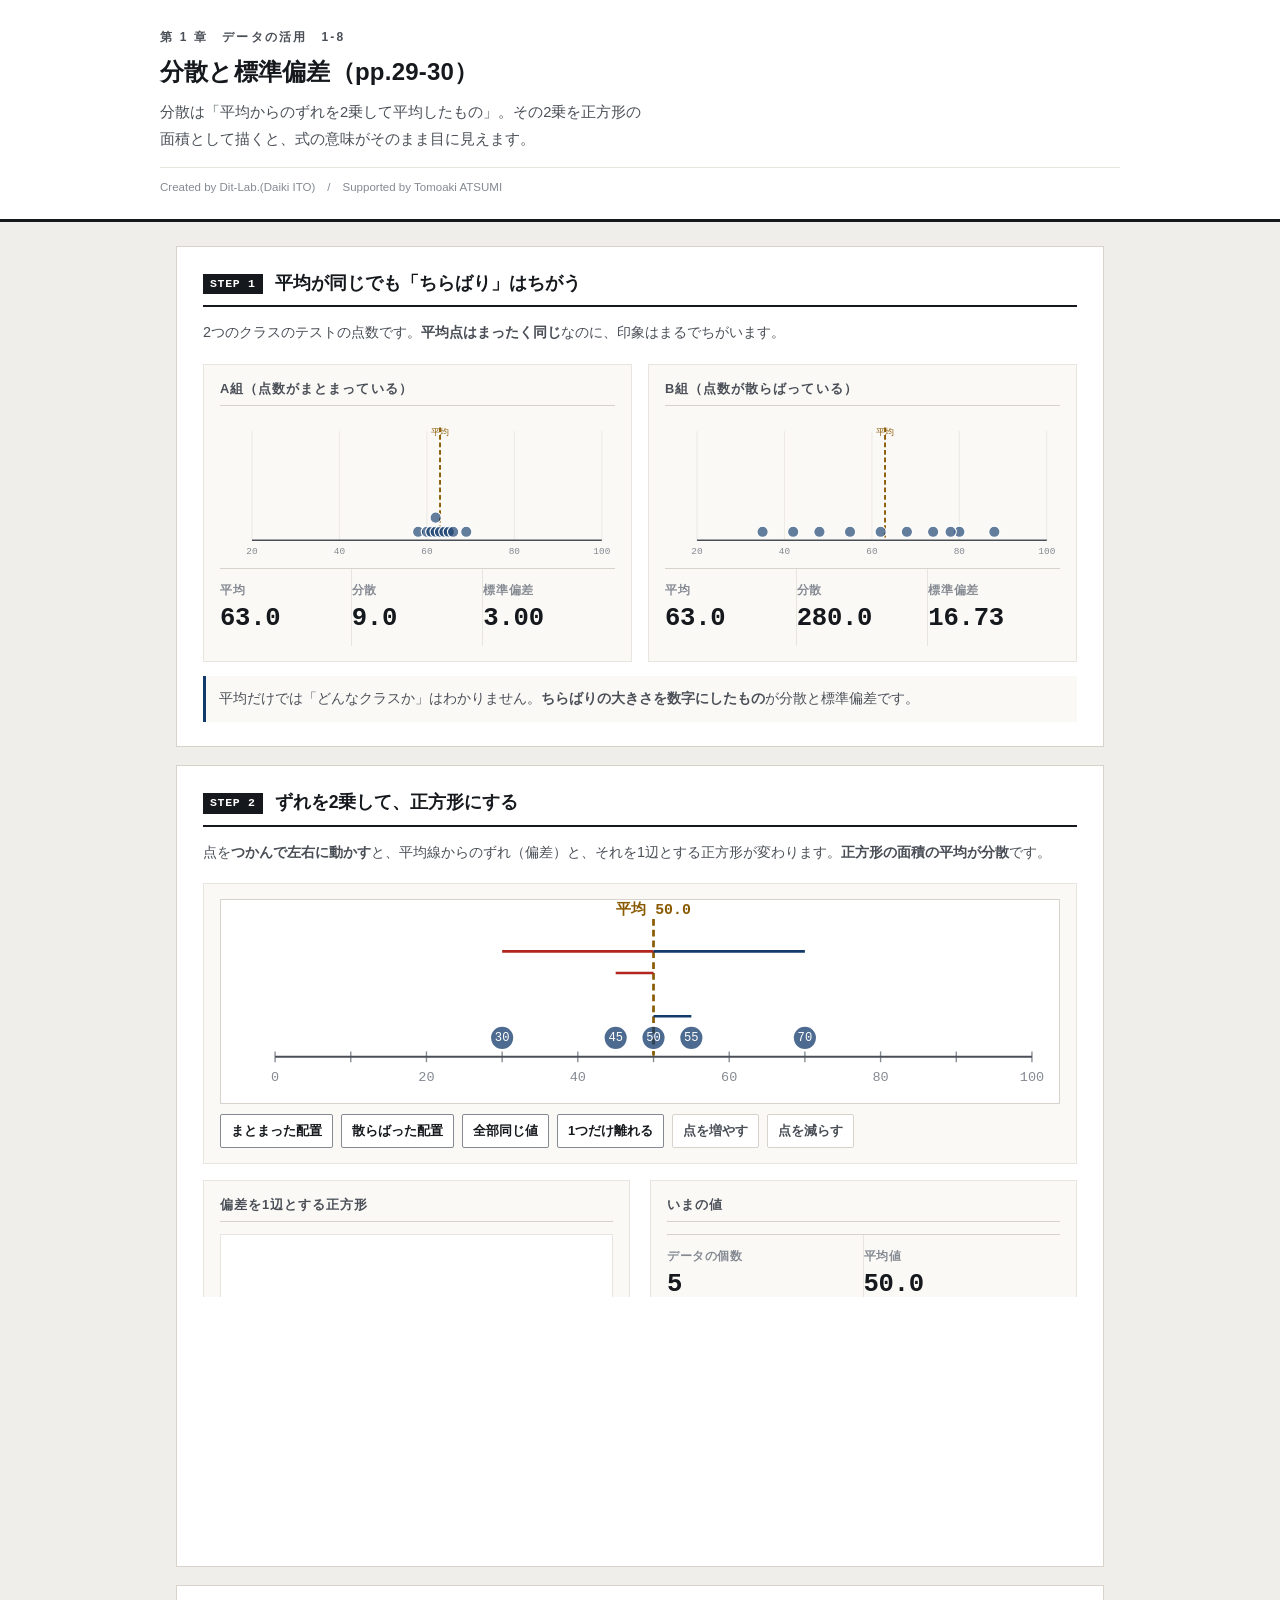
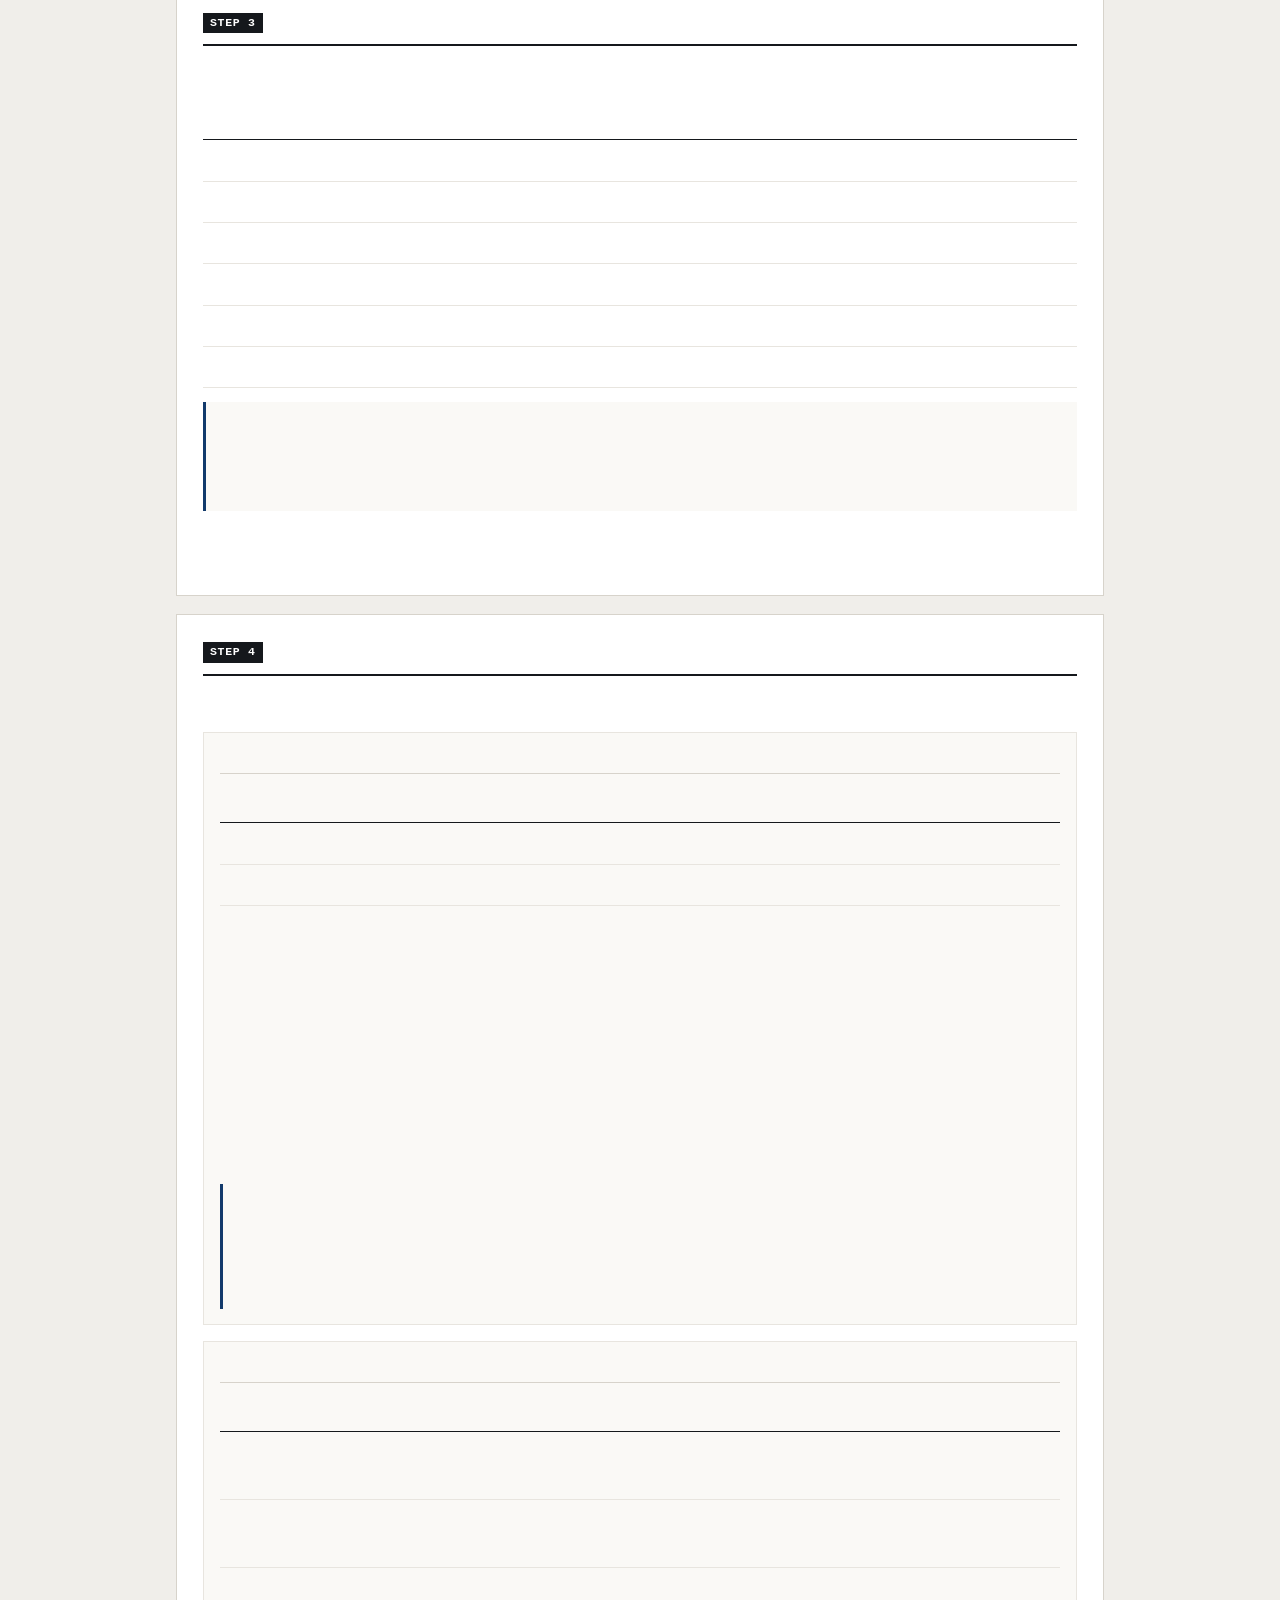
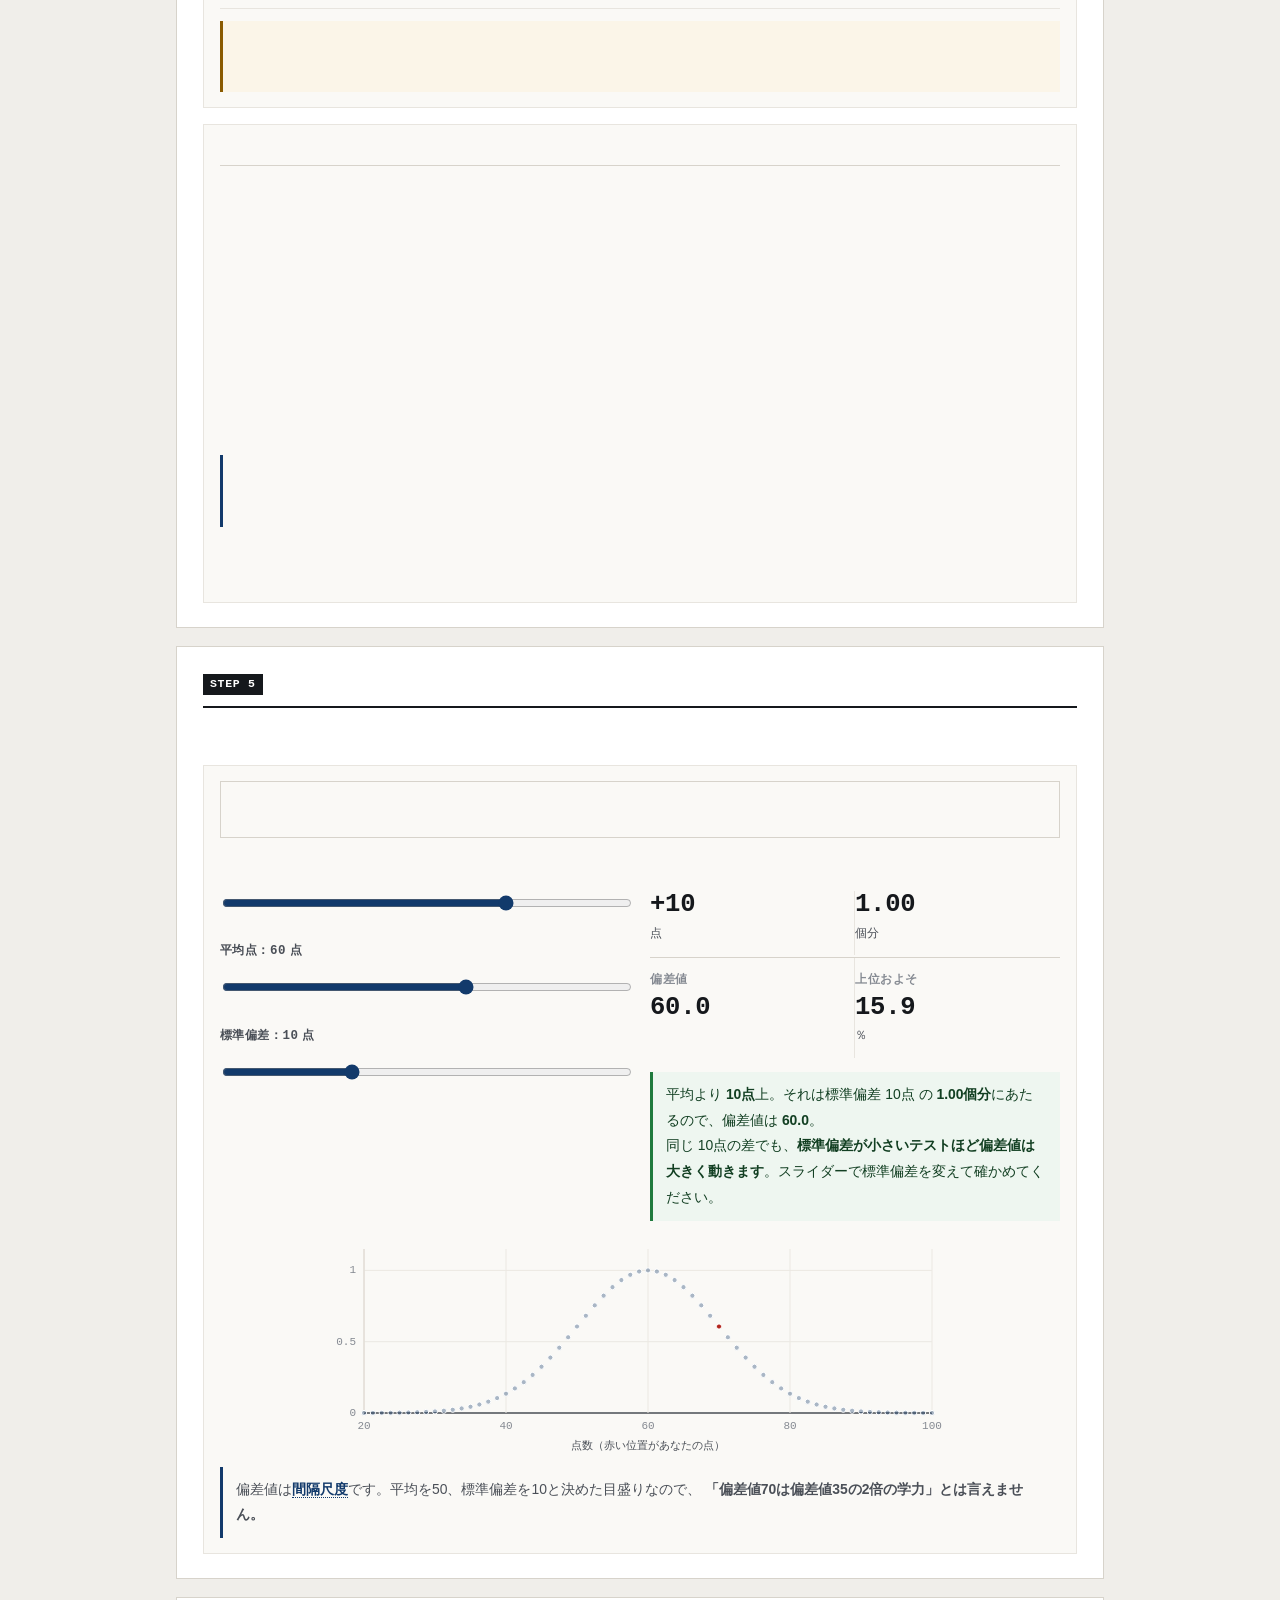
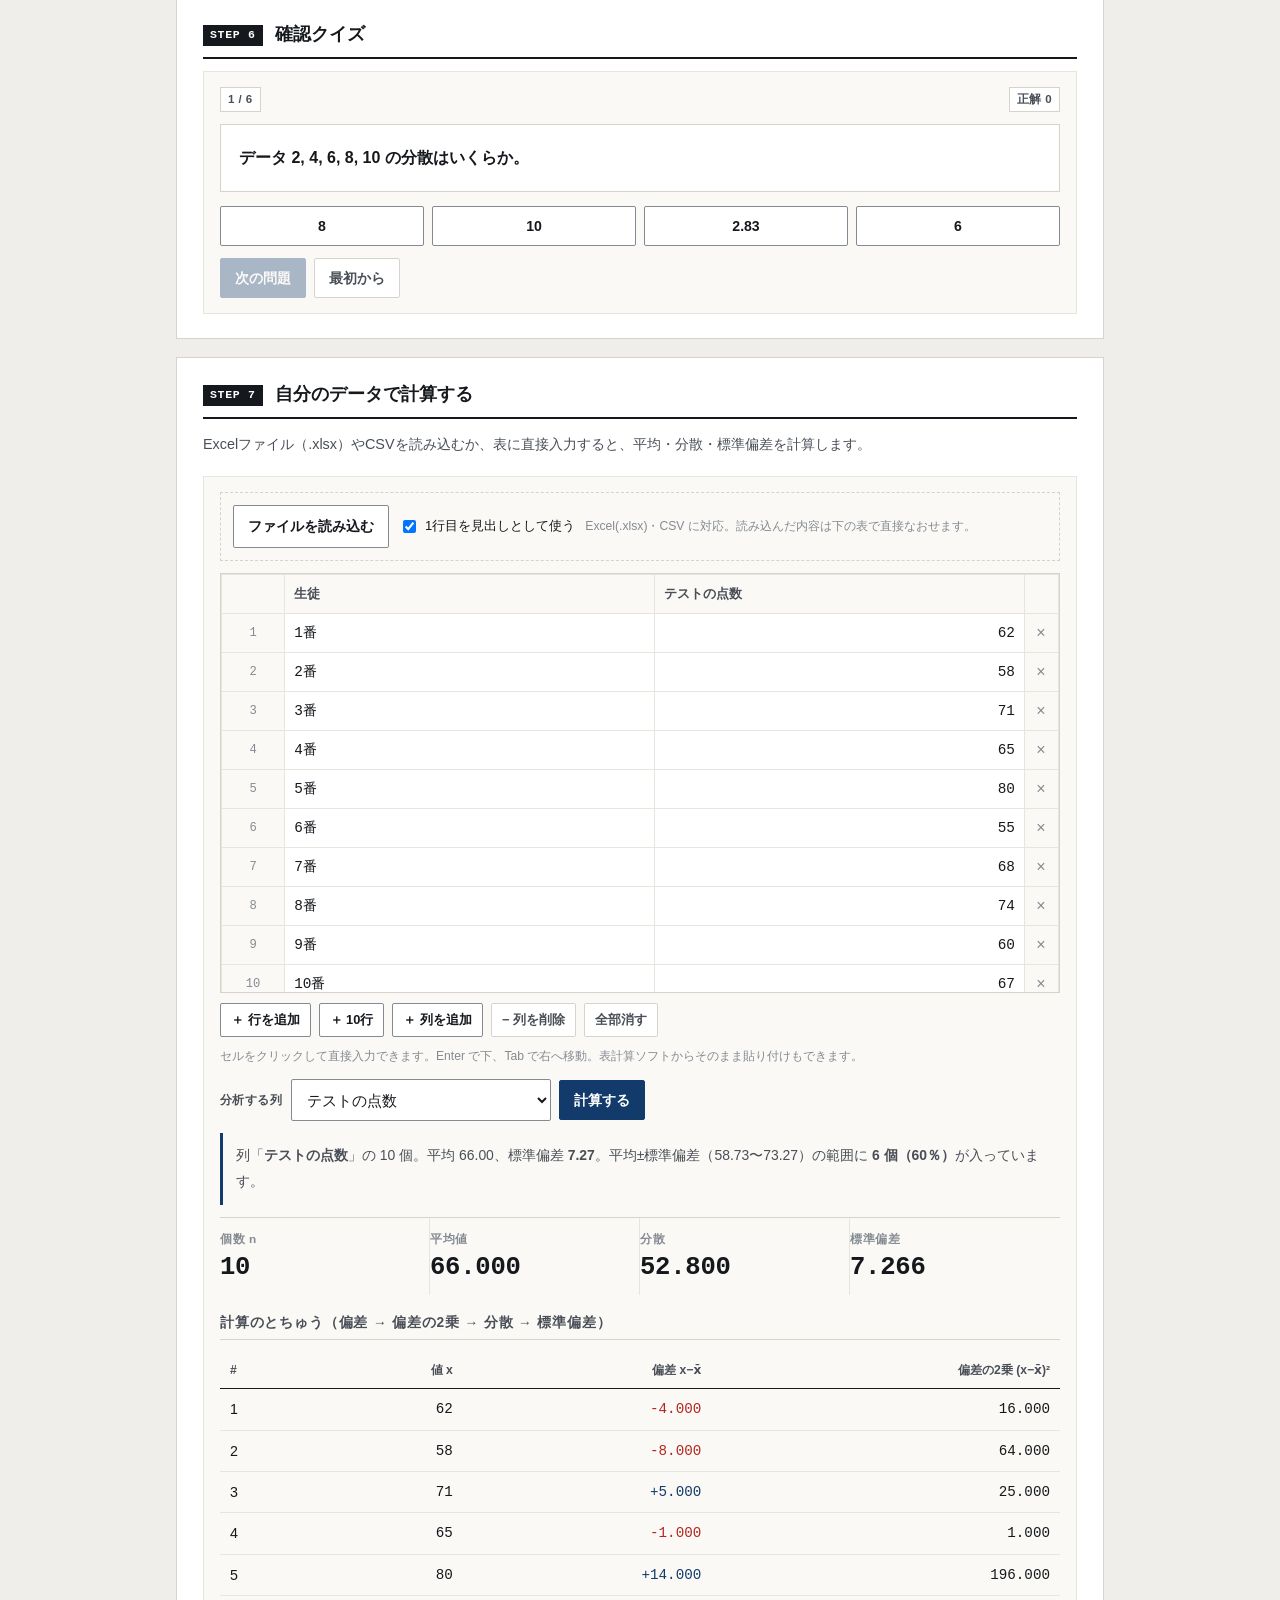
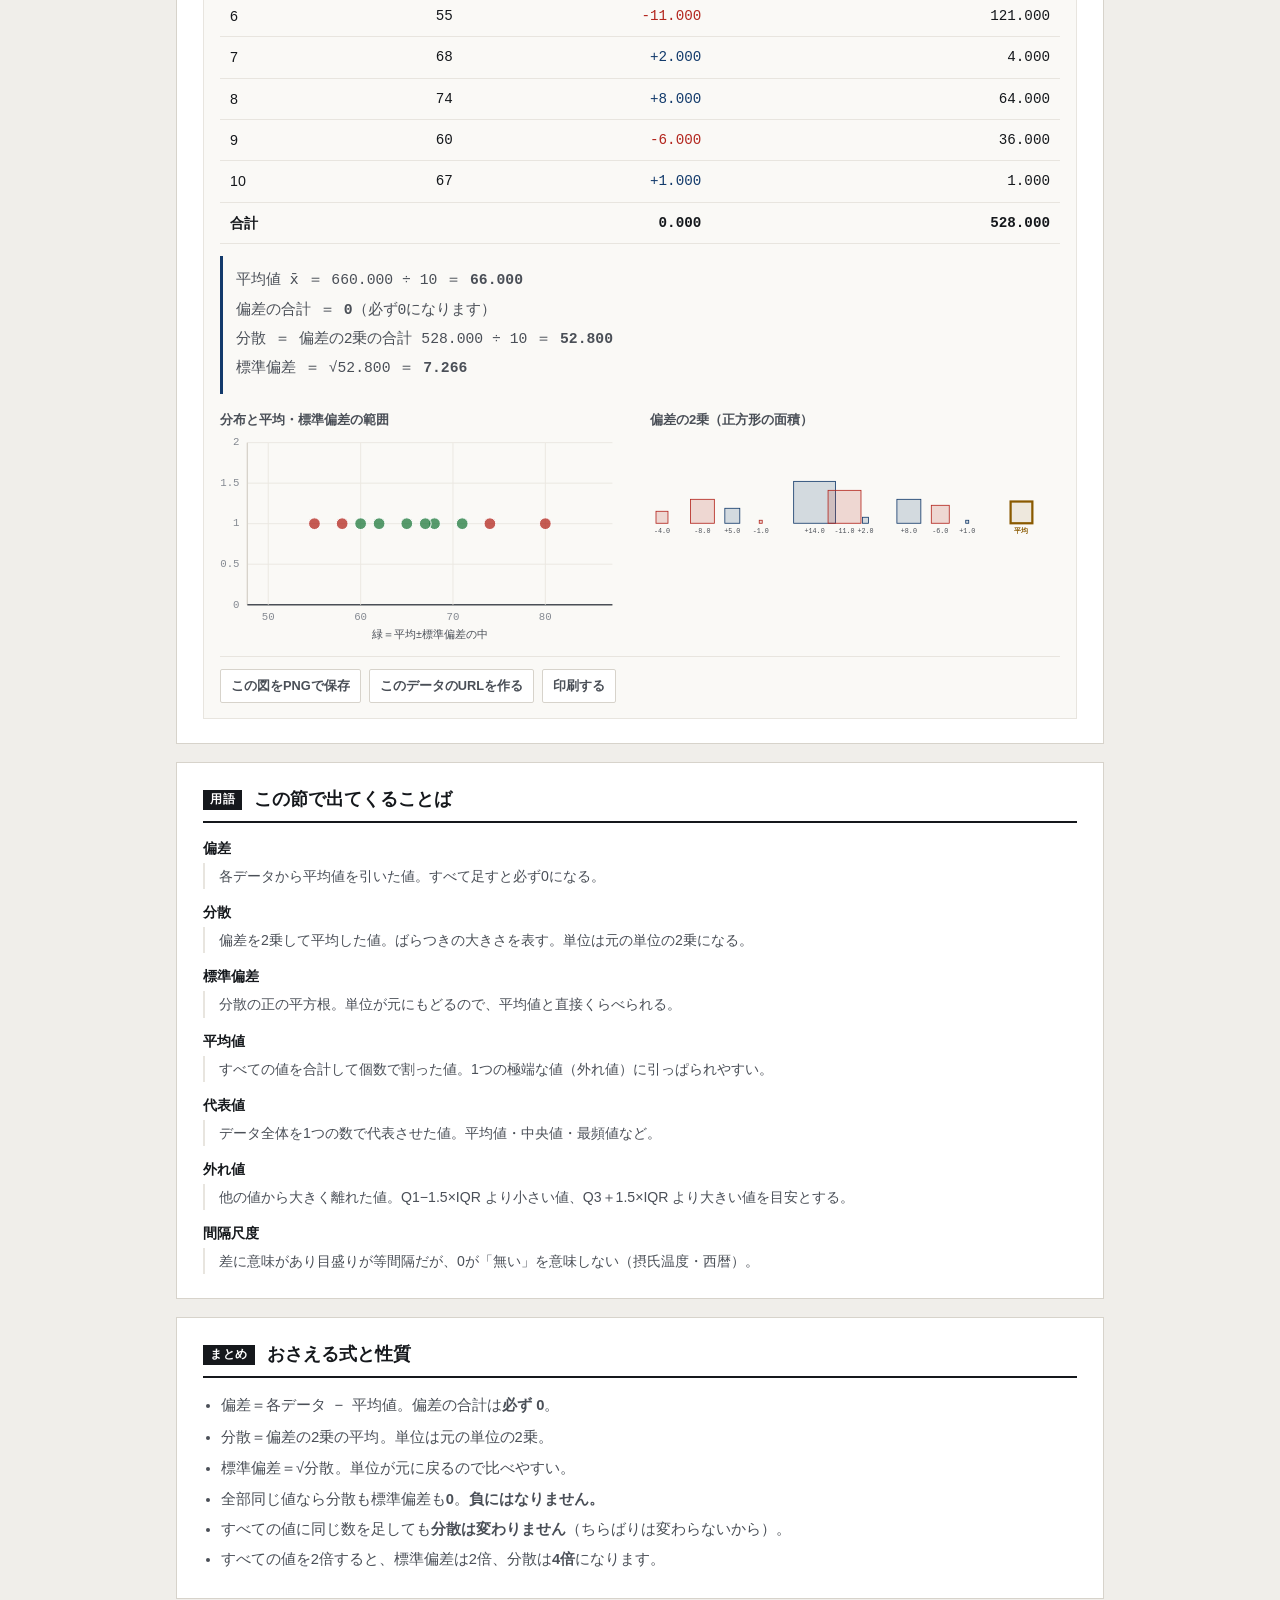
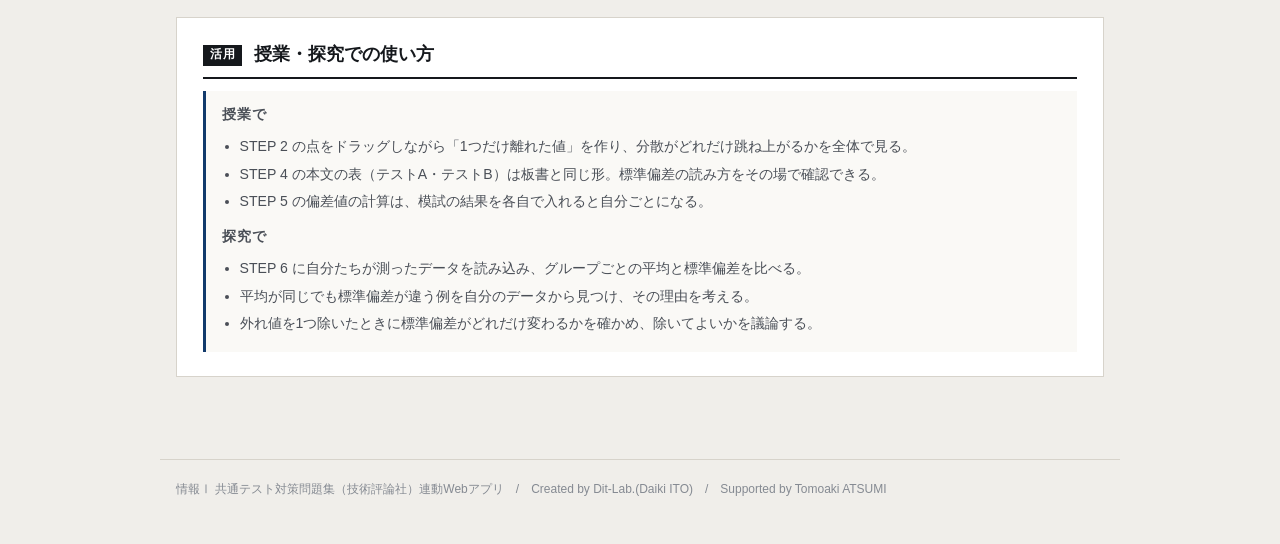
==== commit bb2abfff: "chore: 不要ファイルを整理（ツールの作業ファイル・未使用JS・残骸画像） - .omc/ .serena/ __pycache__/ を削除し .gitignore に追加 - 各アプリが実際に" ====
--- a/index.html
+++ b/index.html
@@ -270,8 +270,8 @@
 
 <script src="js/tools.js?v=c07db610"></script>
 <script src="js/chart.js?v=fb6e3be1"></script>
+<script src="js/xlsx.js?v=53c47a9c"></script>
 <script src="js/grid.js?v=b72ee2f5"></script>
-<script src="js/xlsx.js?v=53c47a9c"></script>
 <script src="js/datainput.js?v=dbe2aecf"></script>
 <script src="js/terms.js?v=e9184cc4"></script>
 <script src="js/app.js?v=b1fd2ca0"></script>
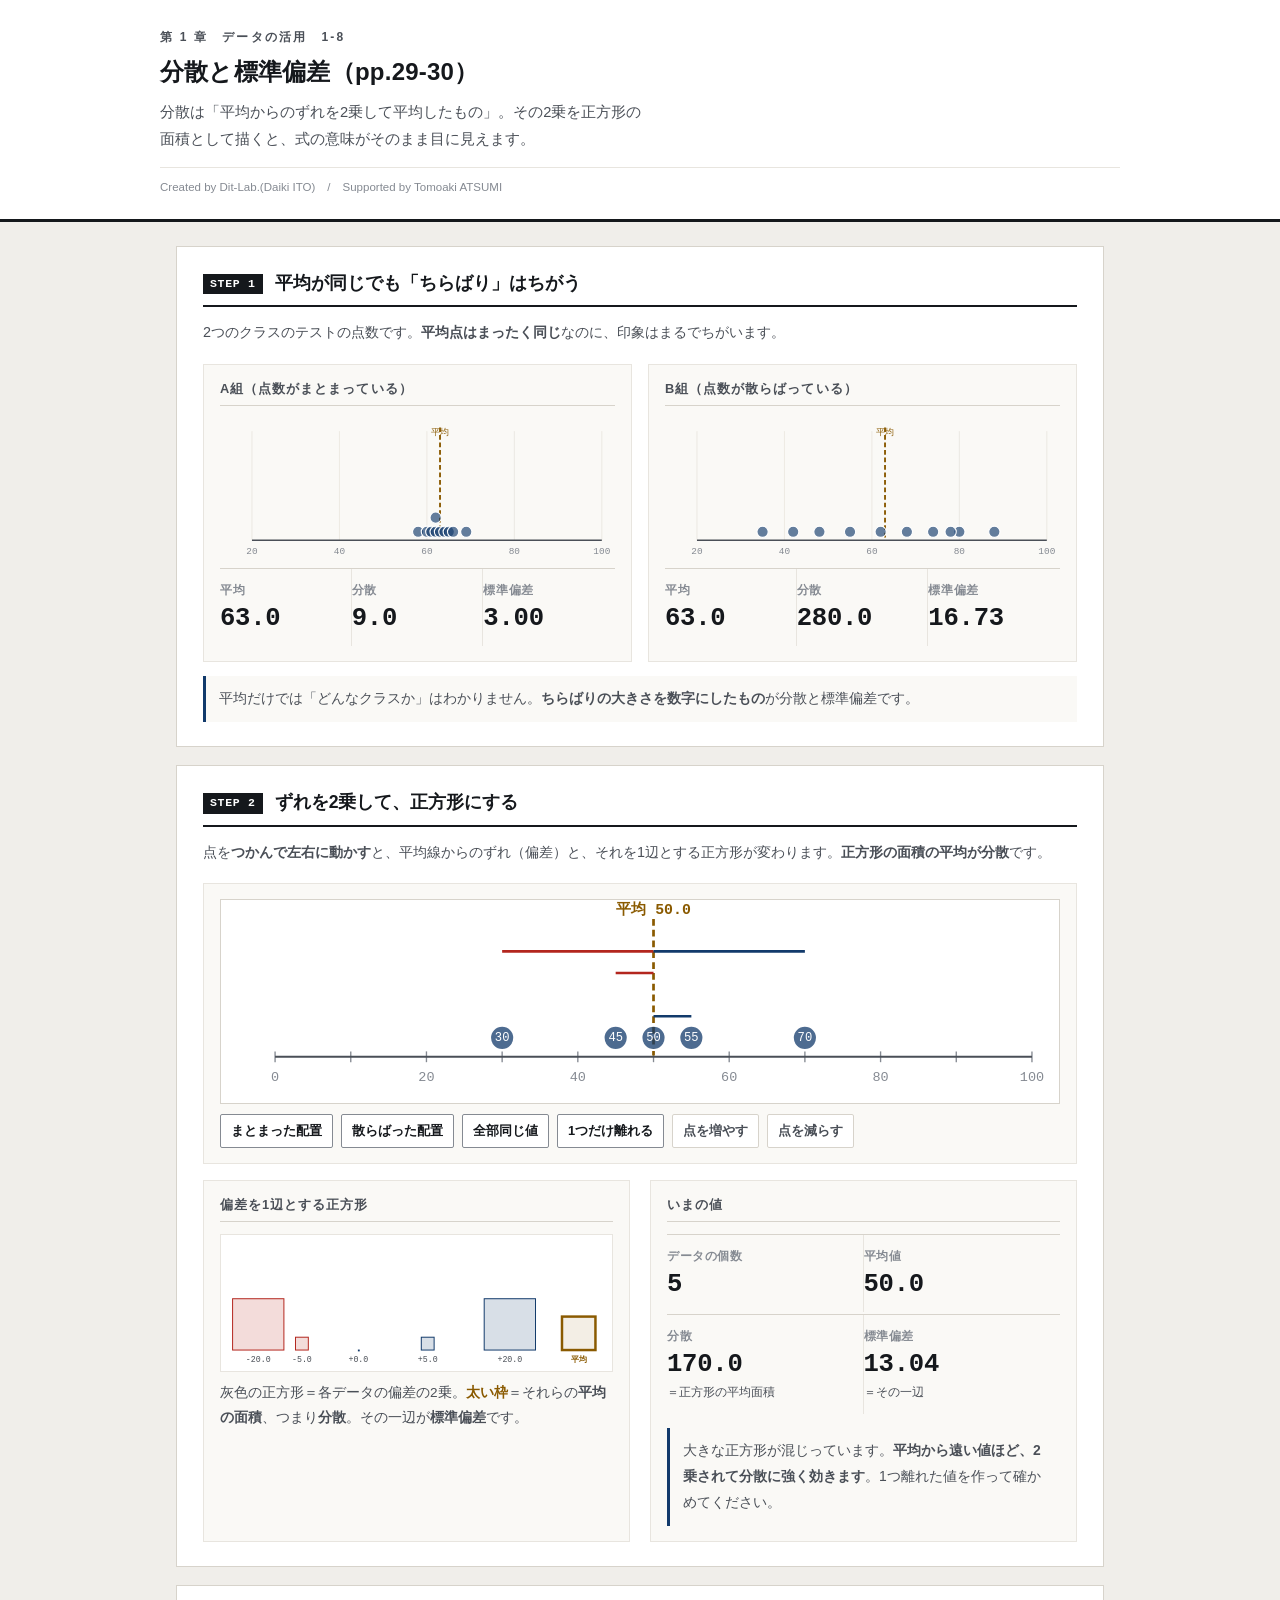
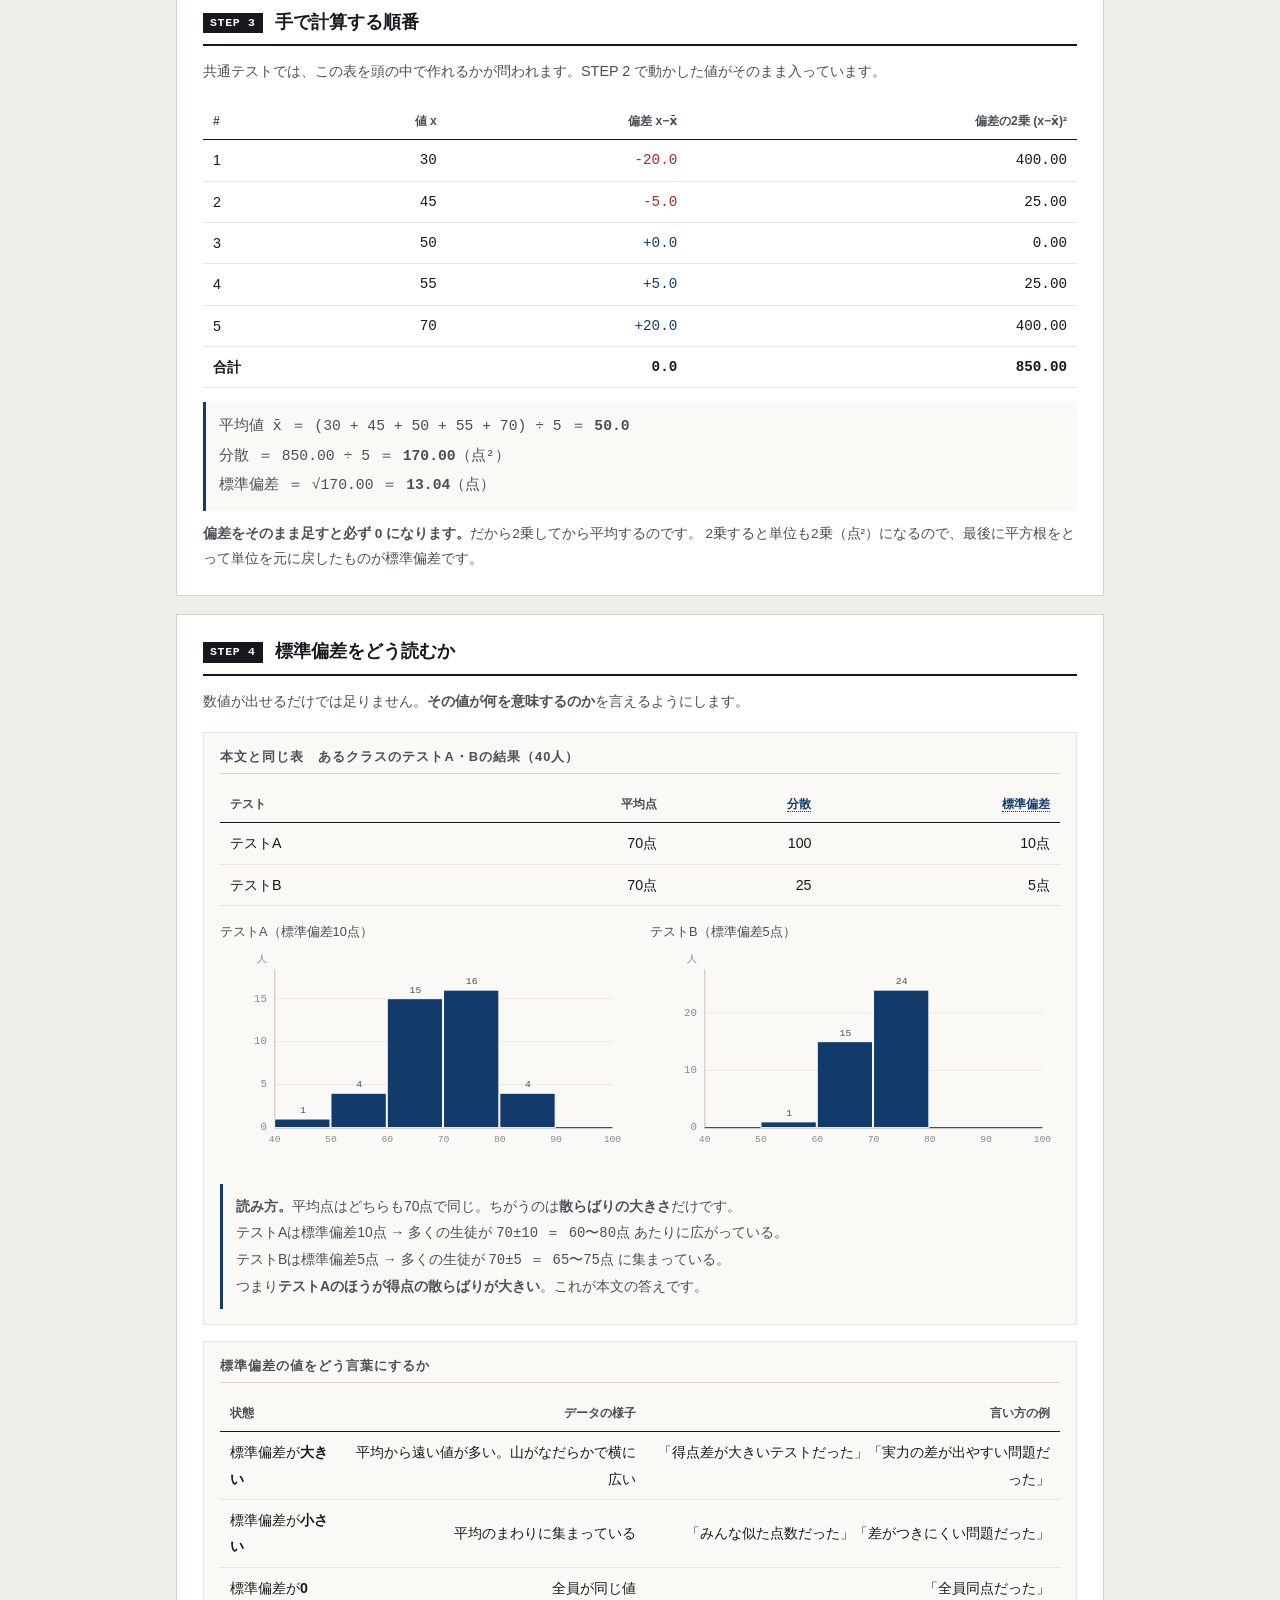
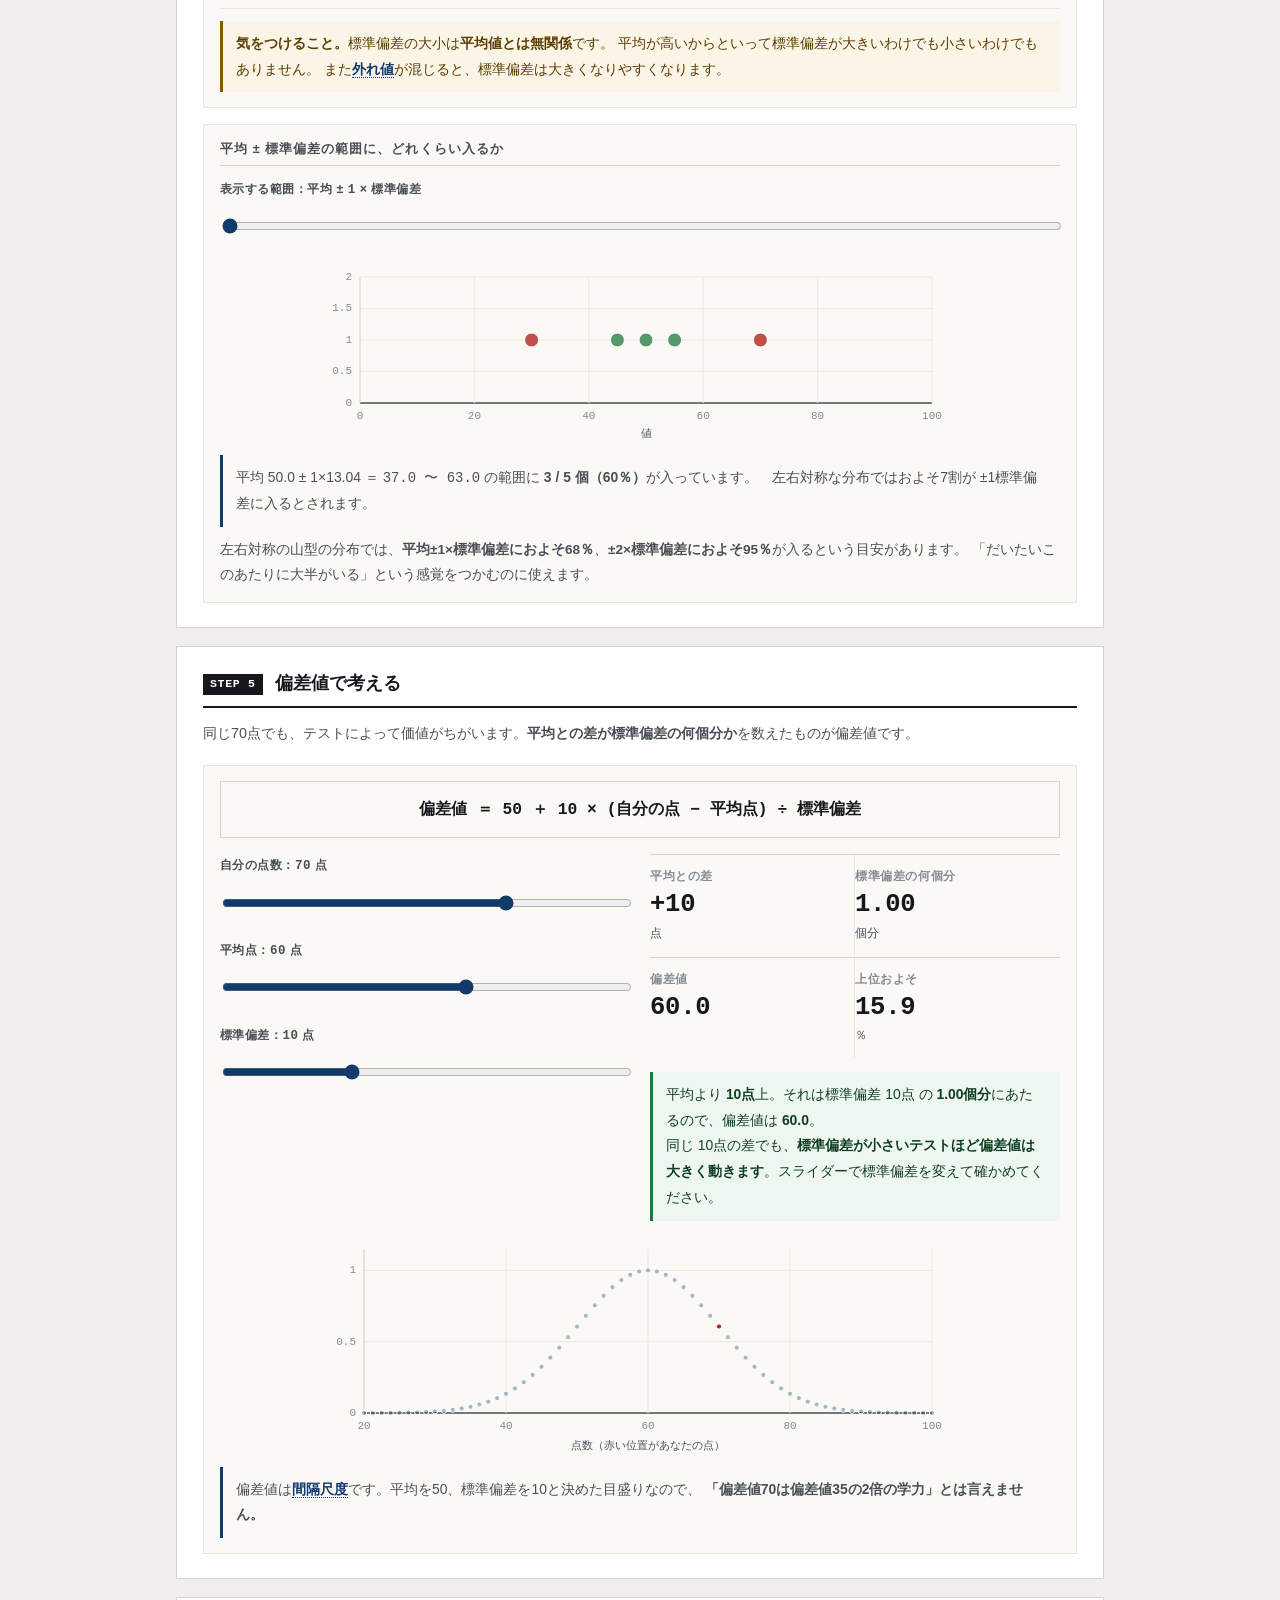
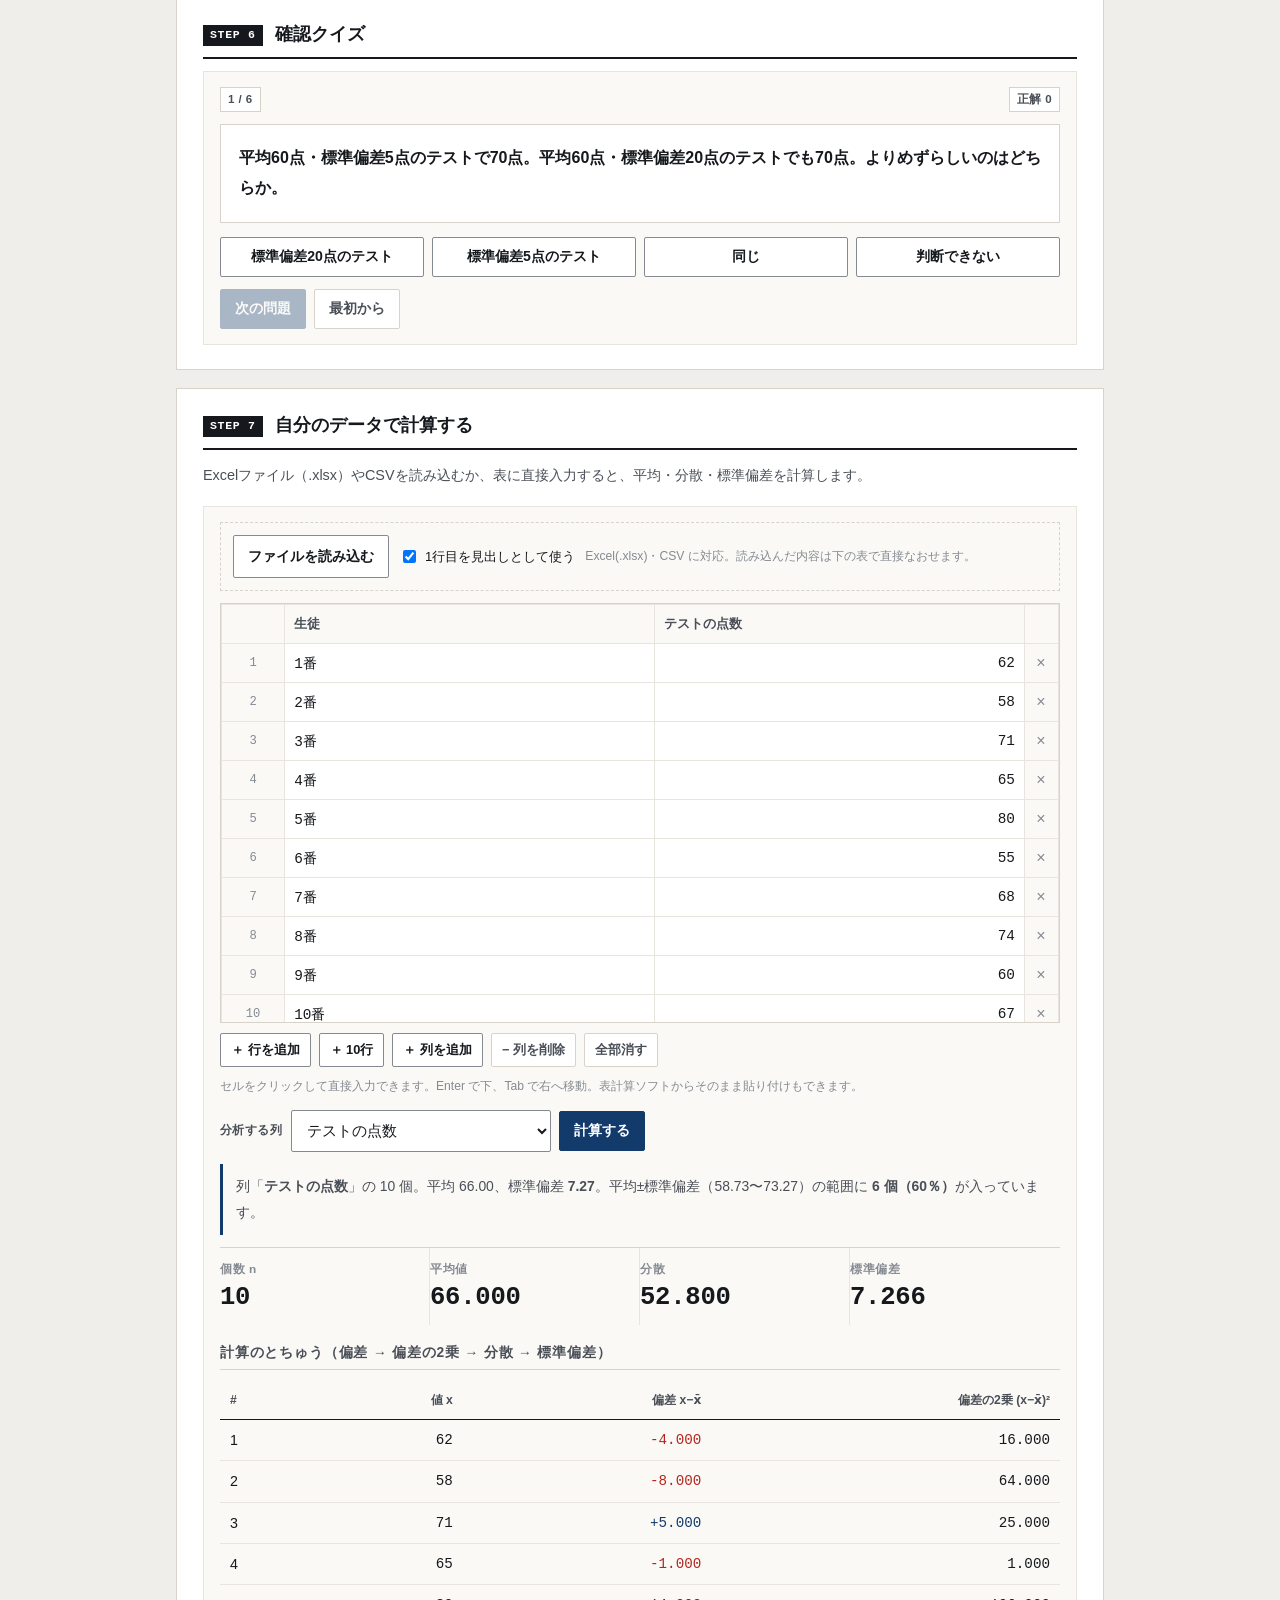
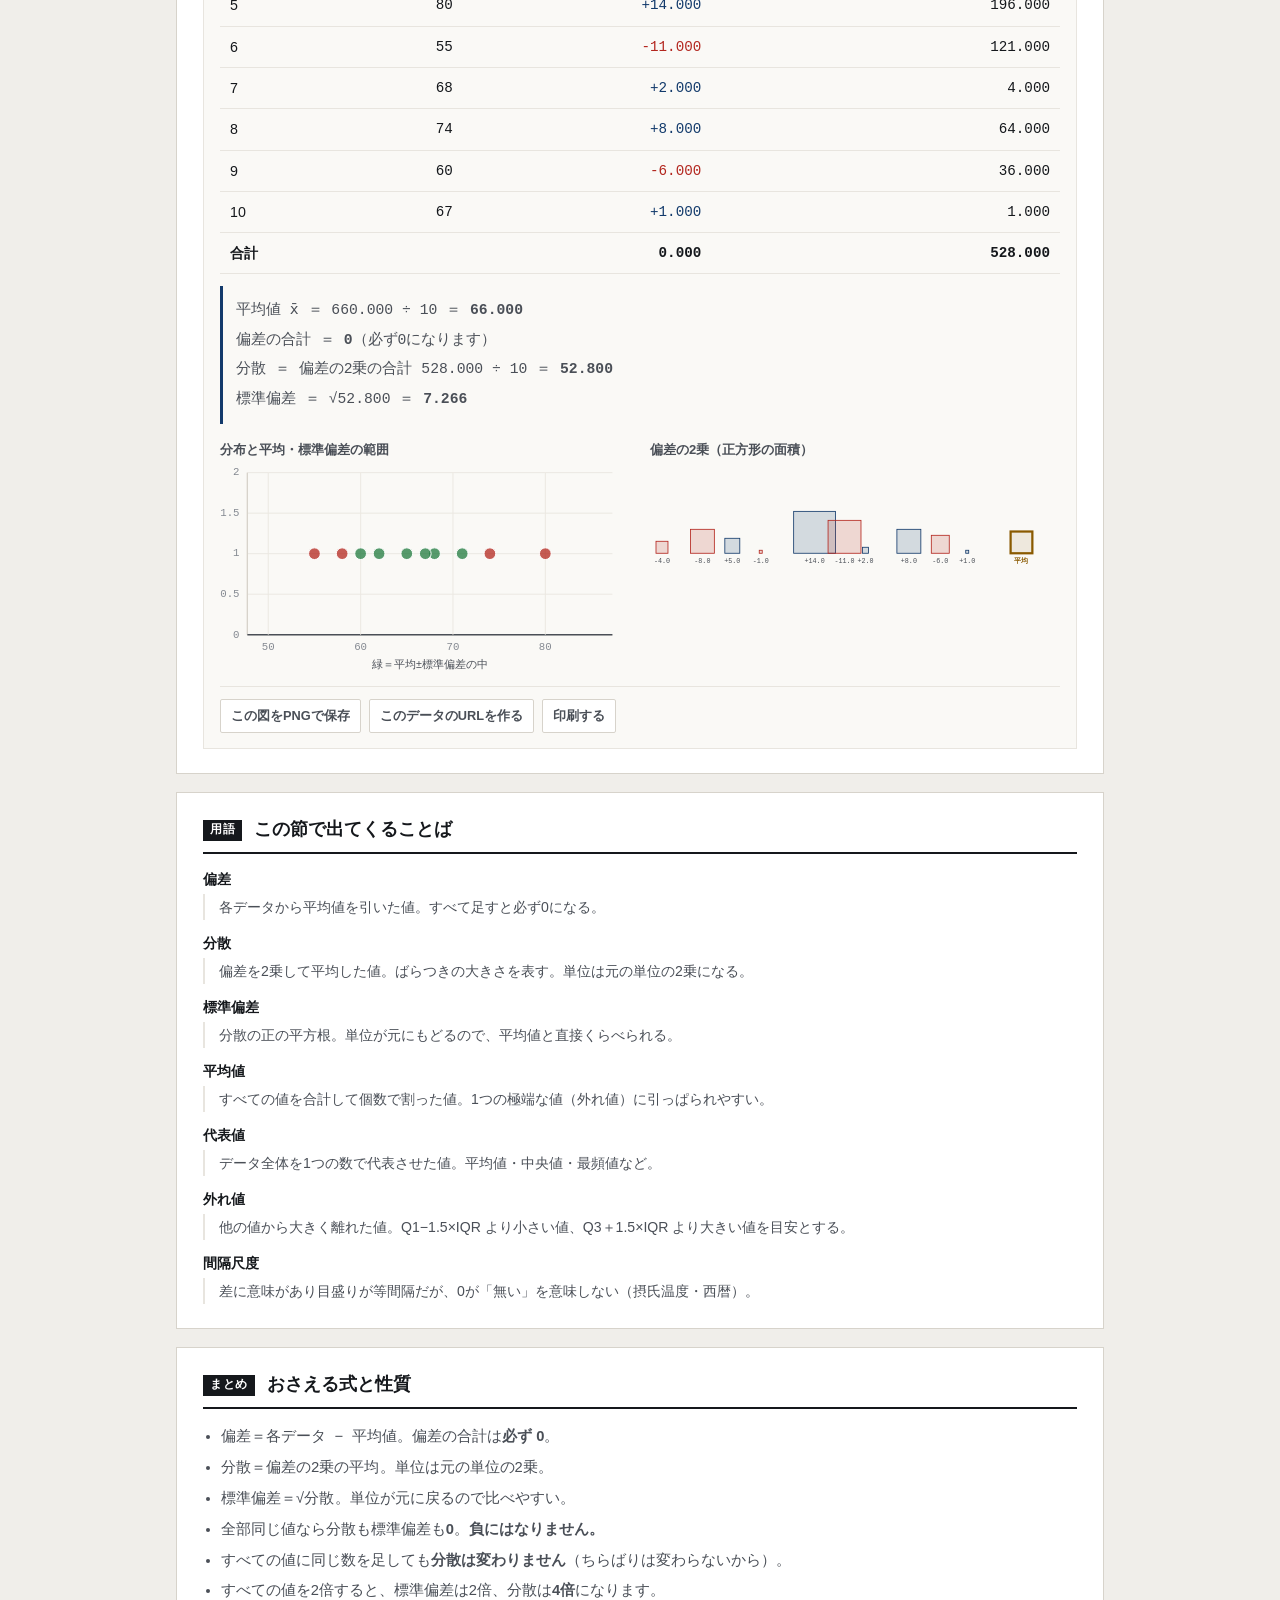
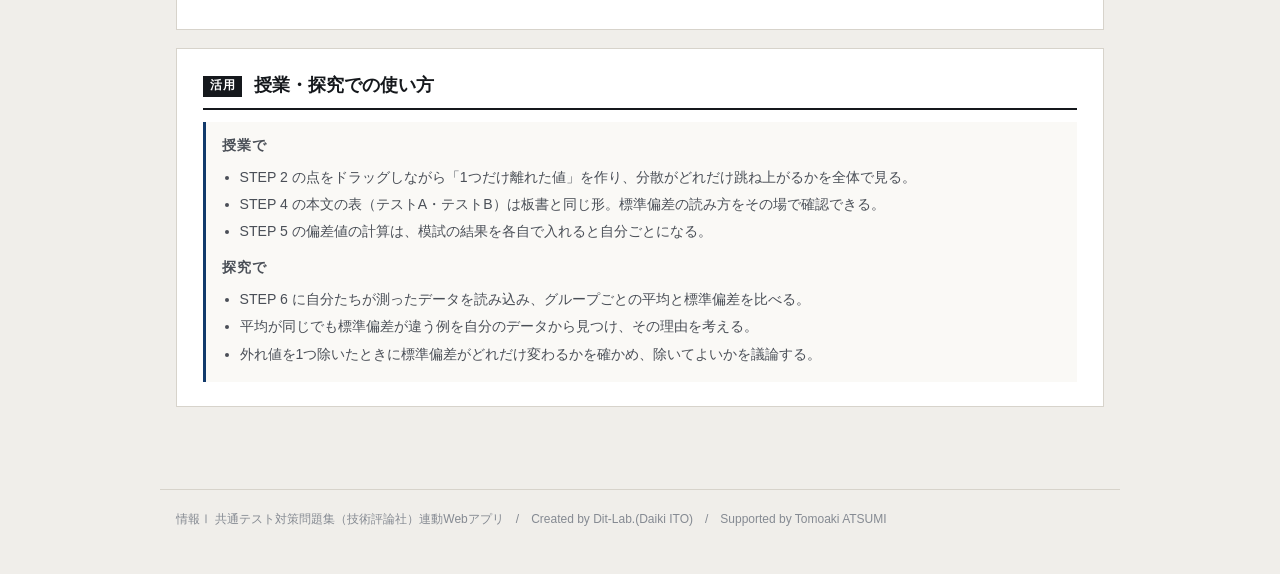
==== commit 866380e9: "fix: 設問見出しのレイアウト不具合を修正（.qhead→.pq）" ====
--- a/index.html
+++ b/index.html
@@ -6,7 +6,7 @@
 <title>分散と標準偏差｜情報Ⅰ共通テスト対策問題集</title>
 <meta name="description" content="分散は「平均からのずれを2乗して平均したもの」。その2乗を正方形の面積として描くと、式の意味がそのまま目に見えます。">
 <link rel="icon" href="data:image/svg+xml,%3Csvg xmlns=%22http://www.w3.org/2000/svg%22 viewBox=%220 0 32 32%22%3E%3Crect width=%2232%22 height=%2232%22 fill=%22%2315181c%22/%3E%3Ctext x=%2216%22 y=%2222%22 font-size=%2218%22 font-family=%22monospace%22 fill=%22%23fff%22 text-anchor=%22middle%22%3E01%3C/text%3E%3C/svg%3E">
-<link rel="stylesheet" href="css/style.css?v=239696b1">
+<link rel="stylesheet" href="css/style.css?v=ea93572e">
 <link rel="stylesheet" href="css/app.css?v=d26b2292">
 </head>
 <body>
--- a/css/style.css
+++ b/css/style.css
@@ -68,6 +68,7 @@
 .grid{display:grid; gap:20px}
 .grid > *{min-width:0}          /* 子の中身で列が広がるのを防ぐ */
 @media(min-width:800px){ .grid.c2{grid-template-columns:1fr 1fr} }
+@media(min-width:800px){ .grid.c21{grid-template-columns:1.45fr 1fr} }
 
 .panel{border:1px solid var(--rule-2); background:var(--paper-2); padding:15px 16px; min-width:0}
 .panel > h3{
@@ -225,7 +226,7 @@
   .dg-c, .dg-h{ min-width:110px }
 }
 @media (max-width:820px){
-  .grid.c2{grid-template-columns:1fr}
+  .grid.c2,.grid.c21{grid-template-columns:1fr}
   .dg-scroll{max-height:340px}
   .filebox{flex-direction:column; align-items:stretch}
   .filebox .sel{max-width:100%}
@@ -267,3 +268,13 @@
   cursor:pointer; font-size:.88rem; max-width:100%; text-align:left; font-family:inherit; color:var(--ink)}
 .cards .c:hover{background:var(--warn-bg)}
 .cards .c.used{opacity:.35; pointer-events:none}
+
+/* --- 予想してから実行 --- */
+.pmark{display:inline-block; background:var(--accent); color:#fff; font-size:.7rem; font-weight:700;
+  letter-spacing:.08em; padding:2px 7px; border-radius:2px; margin-right:8px; vertical-align:2px}
+input.pin{font-size:1.05rem; padding:7px 10px; border:1px solid var(--rule); border-radius:3px;
+  width:9em; max-width:100%; background:#fff}
+.btn-row .unit{color:var(--muted); font-size:.9rem}
+.choice4 .btn.on{border-color:var(--accent); box-shadow:inset 0 0 0 1px var(--accent); font-weight:700}
+/* 設問文の見出し（flex ではなく通常の段落。.qhead は左右振り分け用なので用途が別） */
+.pq{margin:0 0 10px; font-weight:700; line-height:1.85}
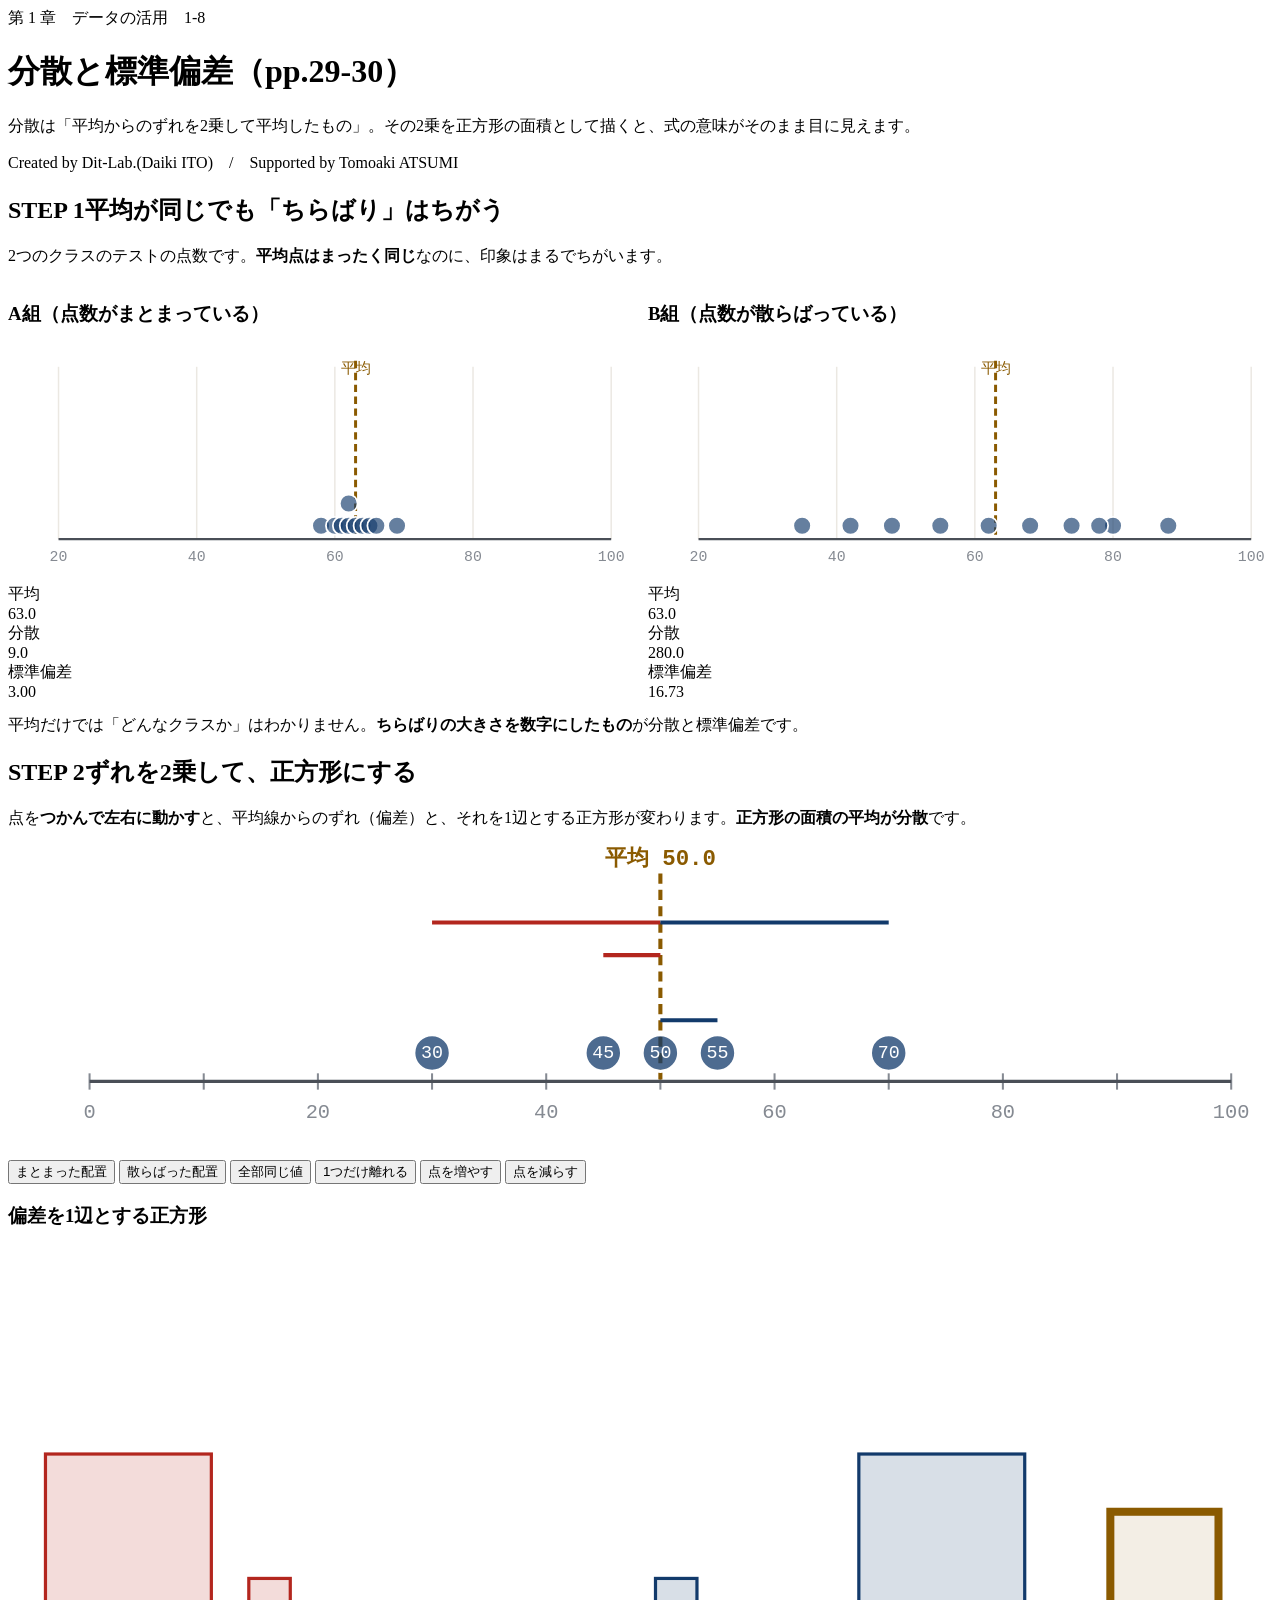
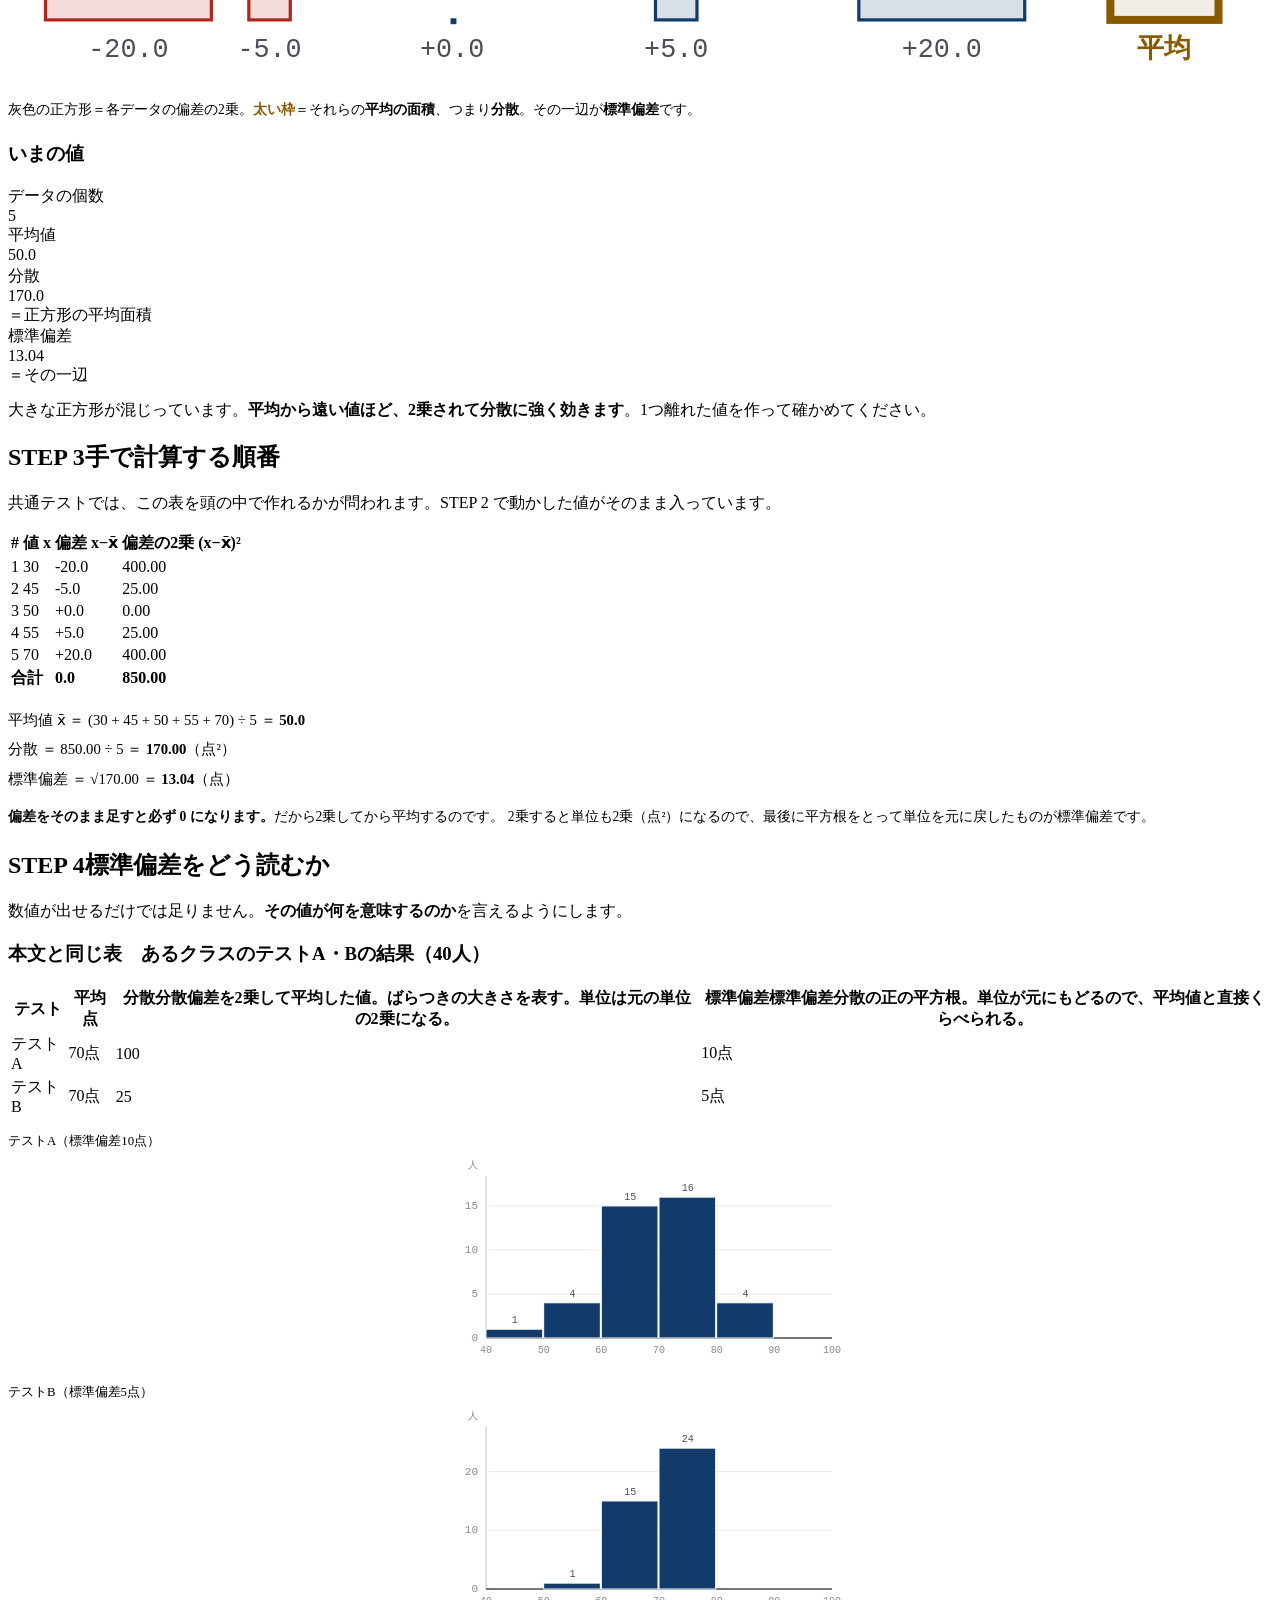
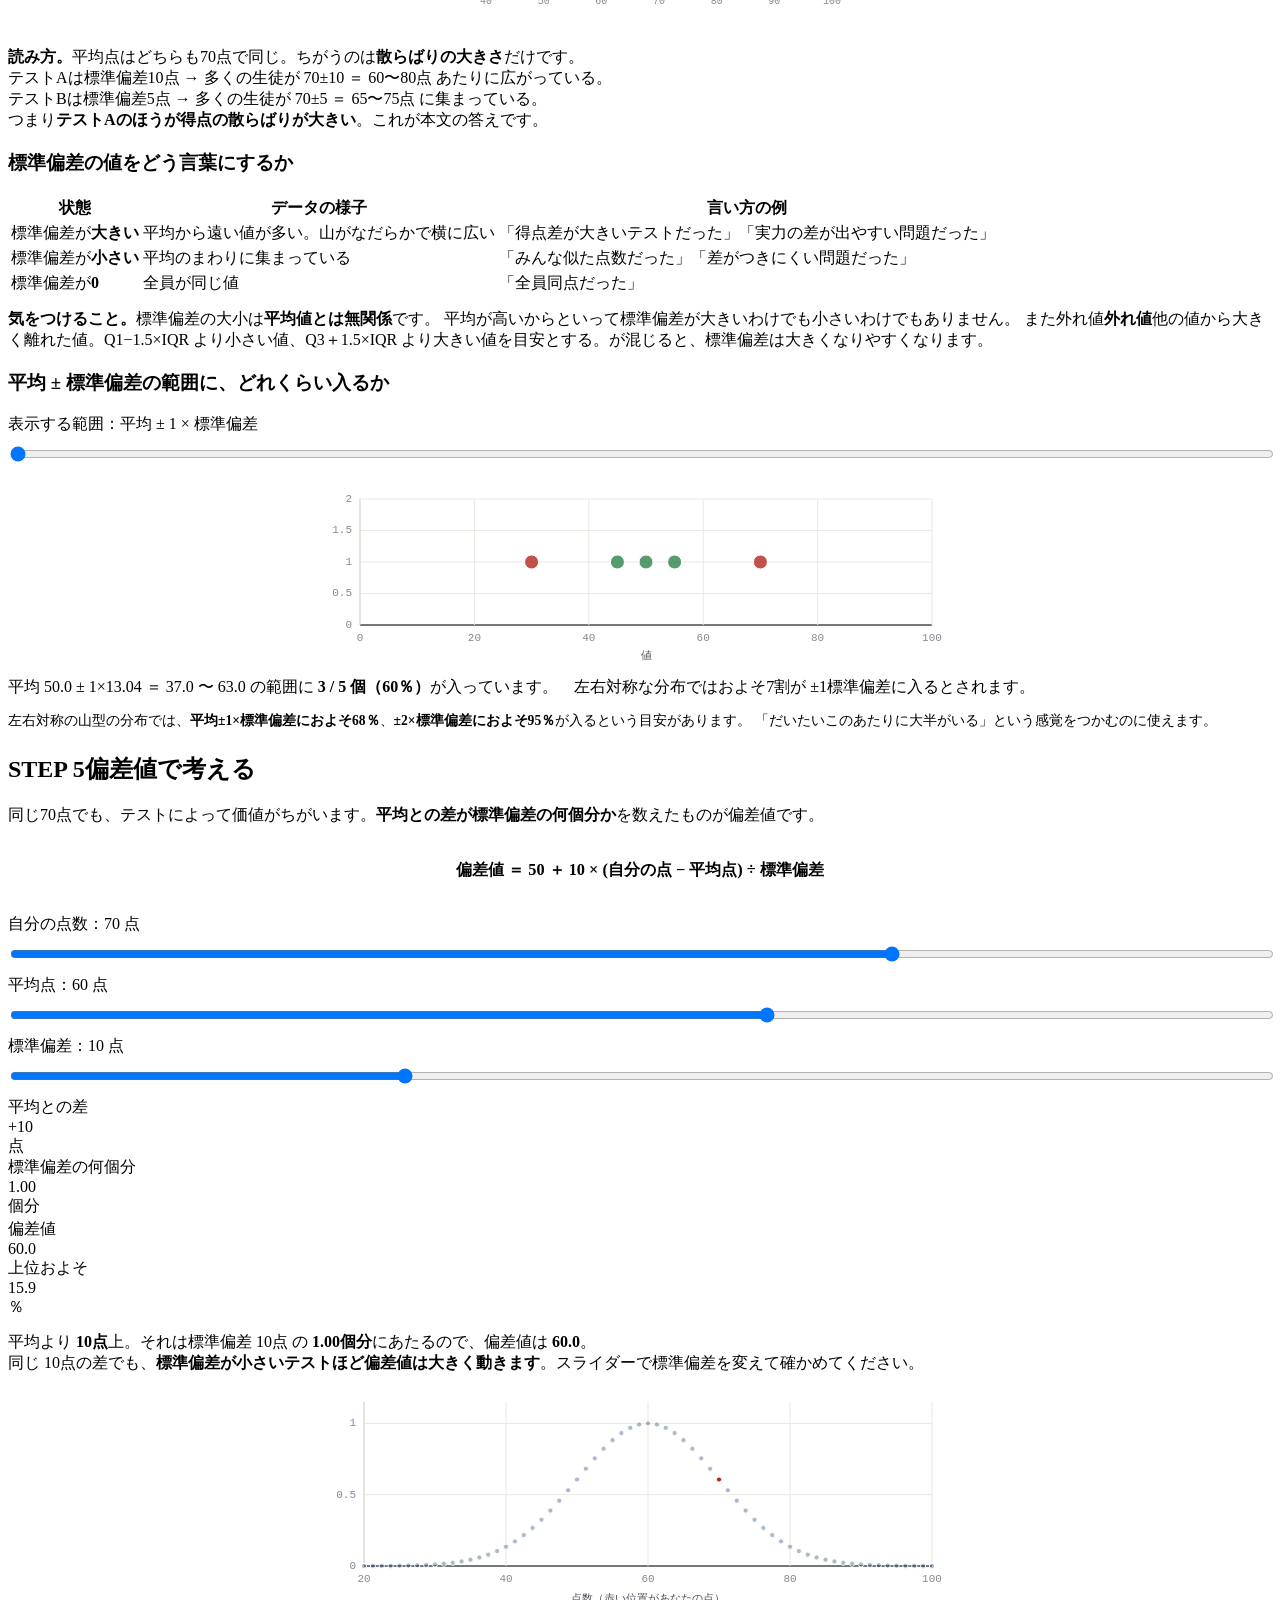
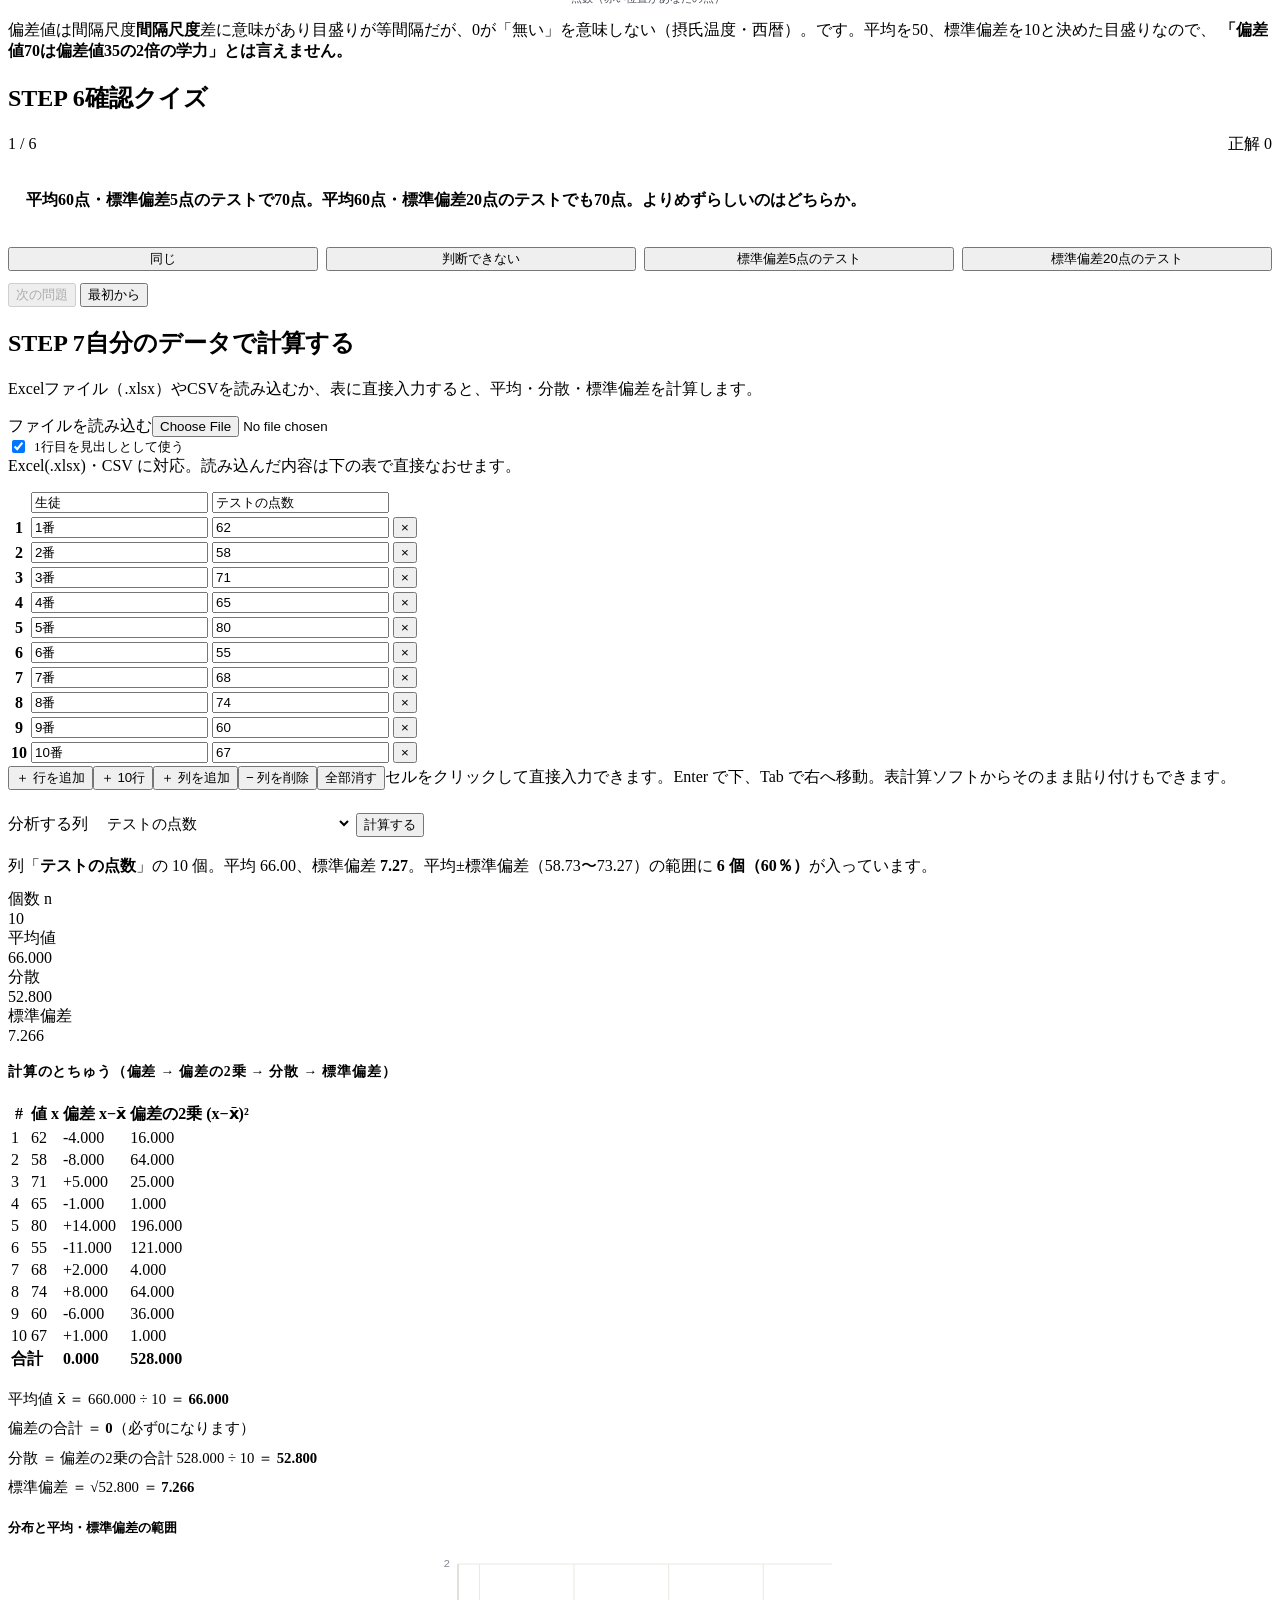
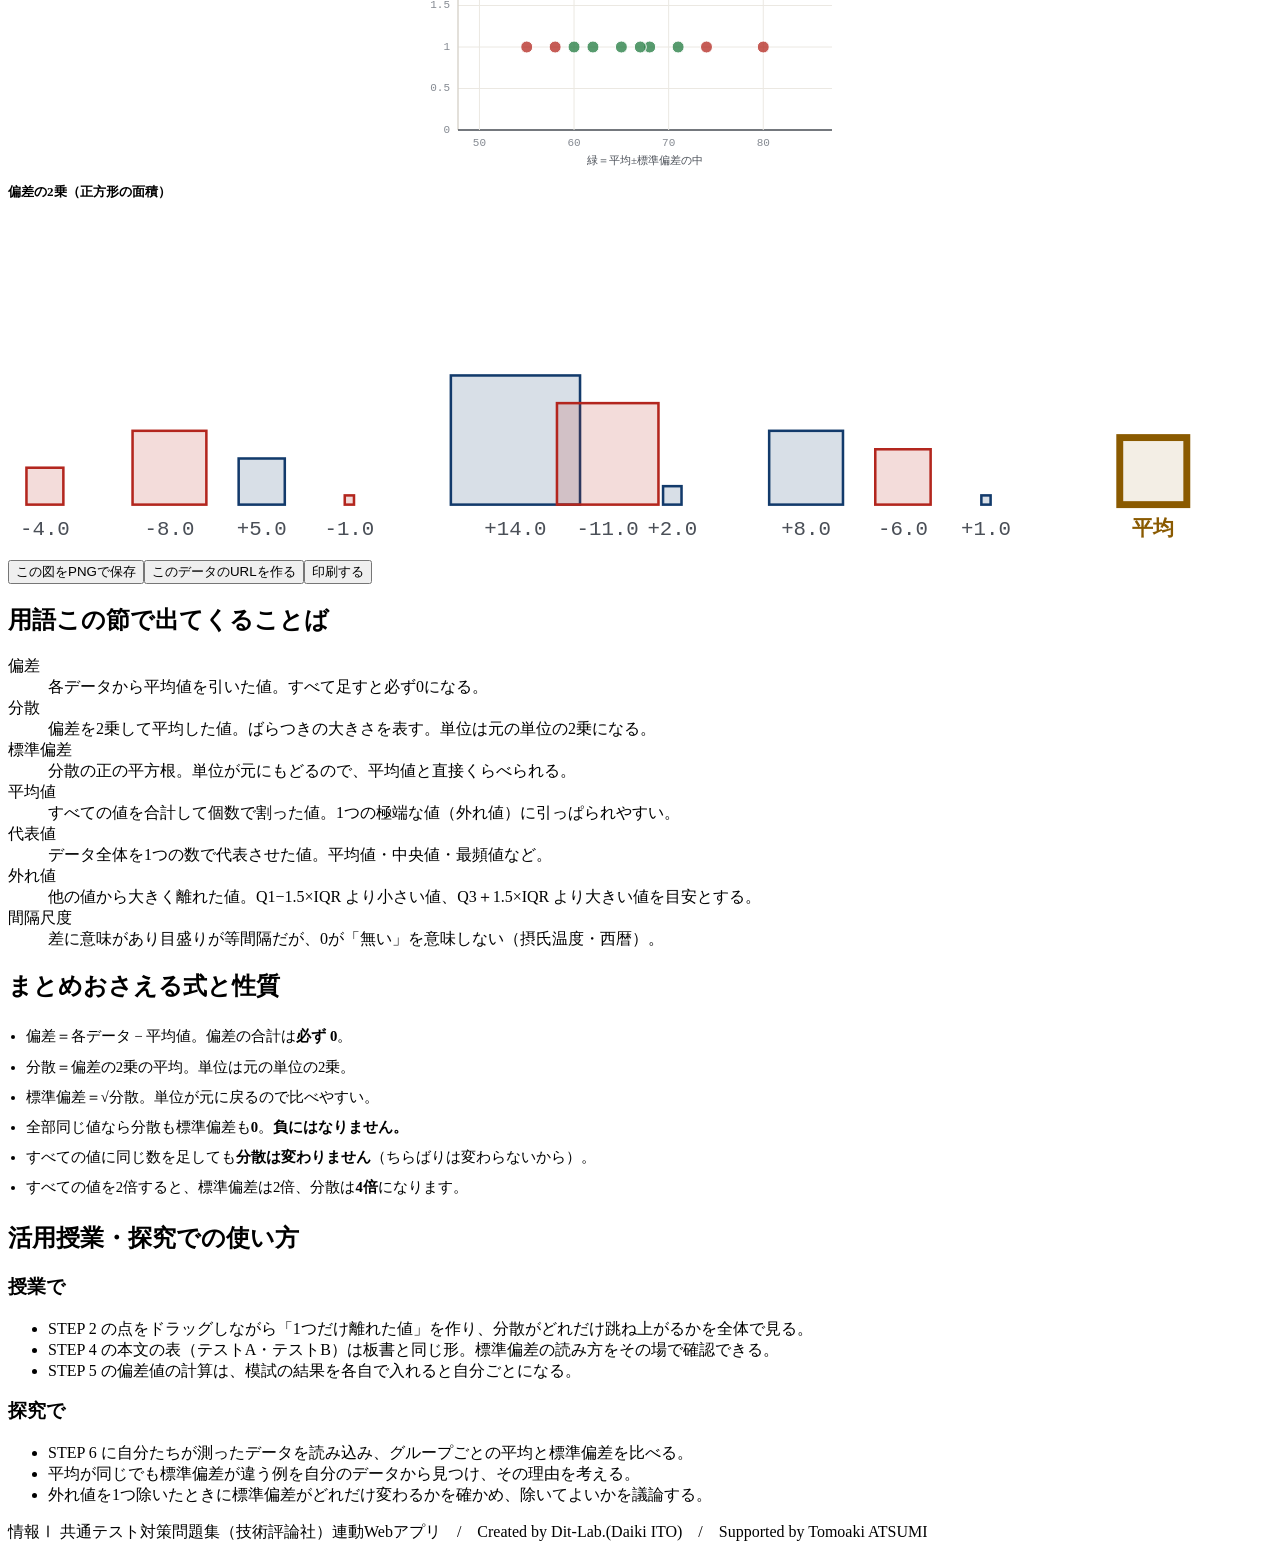
==== commit 2ae02ef4: "fix: 解説文が折り返さず画面からはみ出す場合がある不具合を修正" ====
--- a/index.html
+++ b/index.html
@@ -6,7 +6,7 @@
 <title>分散と標準偏差｜情報Ⅰ共通テスト対策問題集</title>
 <meta name="description" content="分散は「平均からのずれを2乗して平均したもの」。その2乗を正方形の面積として描くと、式の意味がそのまま目に見えます。">
 <link rel="icon" href="data:image/svg+xml,%3Csvg xmlns=%22http://www.w3.org/2000/svg%22 viewBox=%220 0 32 32%22%3E%3Crect width=%2232%22 height=%2232%22 fill=%22%2315181c%22/%3E%3Ctext x=%2216%22 y=%2222%22 font-size=%2218%22 font-family=%22monospace%22 fill=%22%23fff%22 text-anchor=%22middle%22%3E01%3C/text%3E%3C/svg%3E">
-<link rel="stylesheet" href="css/style.css?v=ea93572e">
+<link rel="stylesheet" href="css/style.css?v=1b60c856">
 <link rel="stylesheet" href="css/app.css?v=d26b2292">
 </head>
 <body>
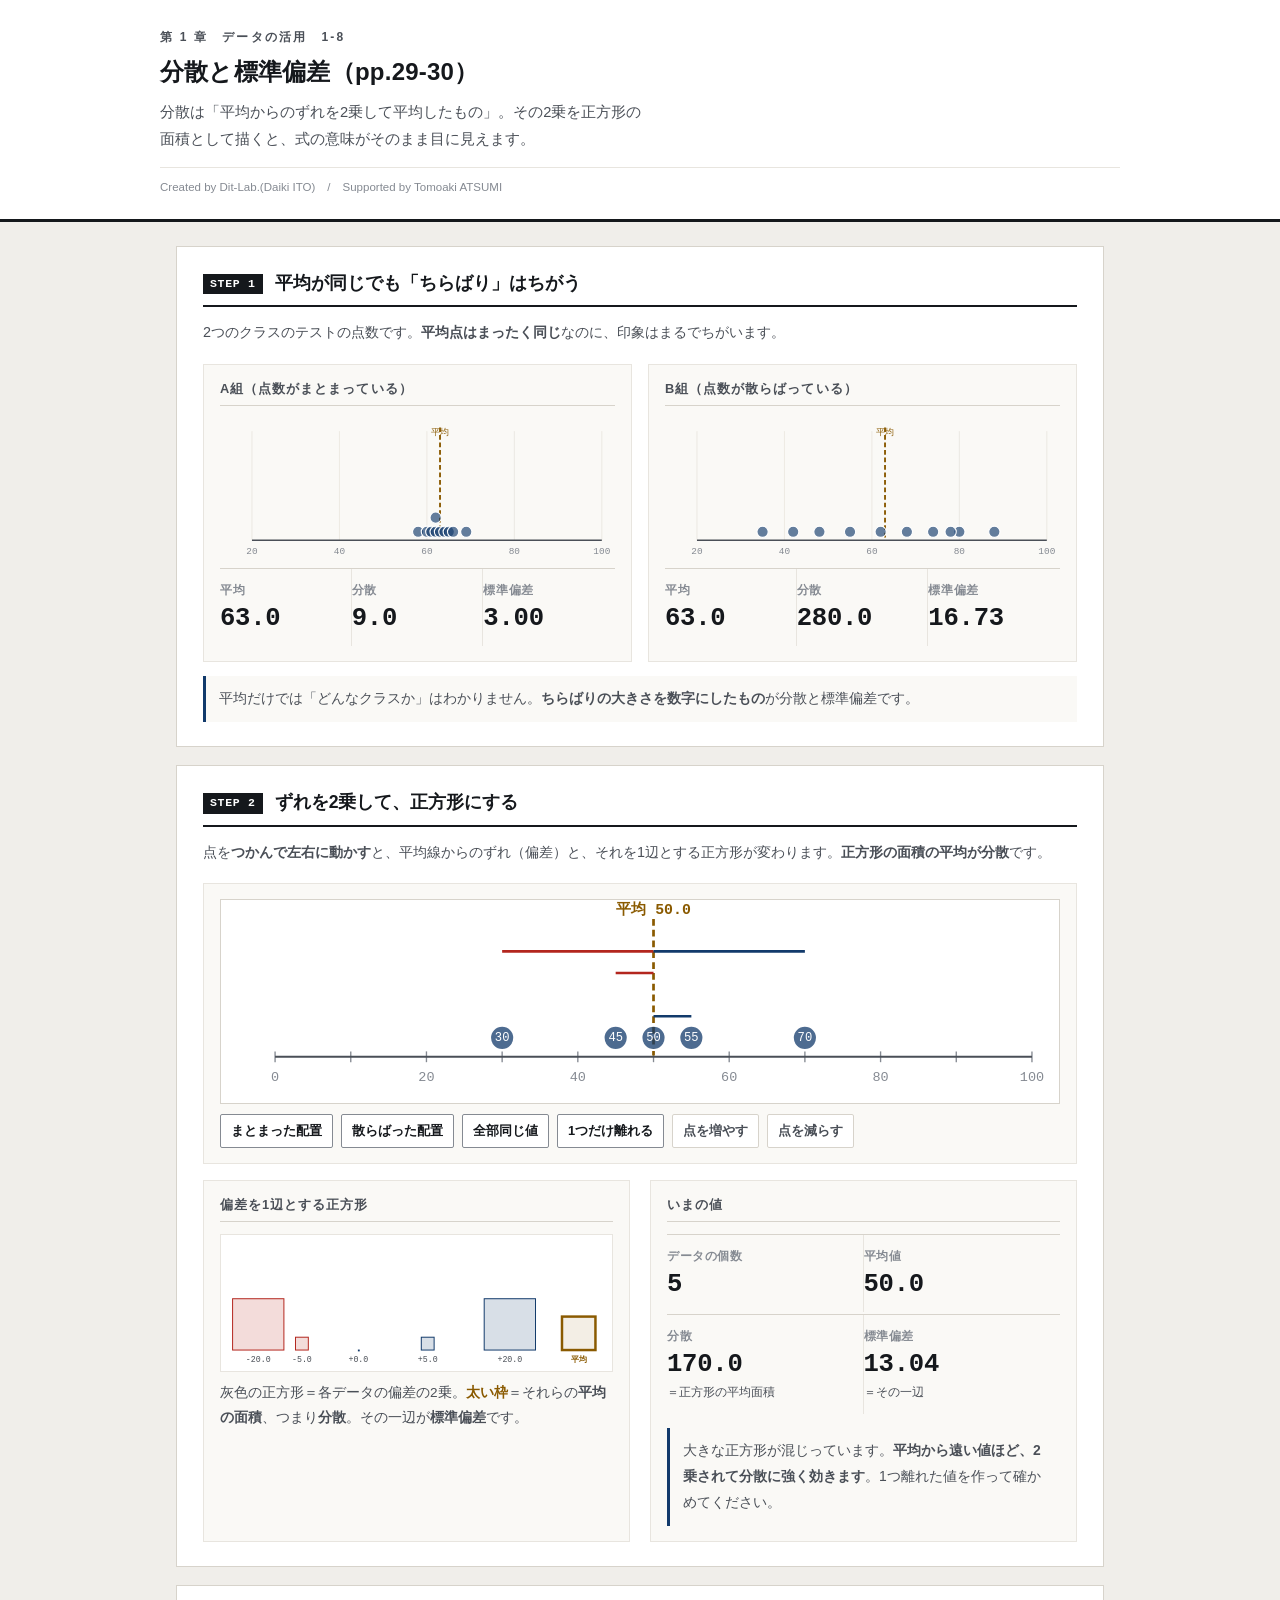
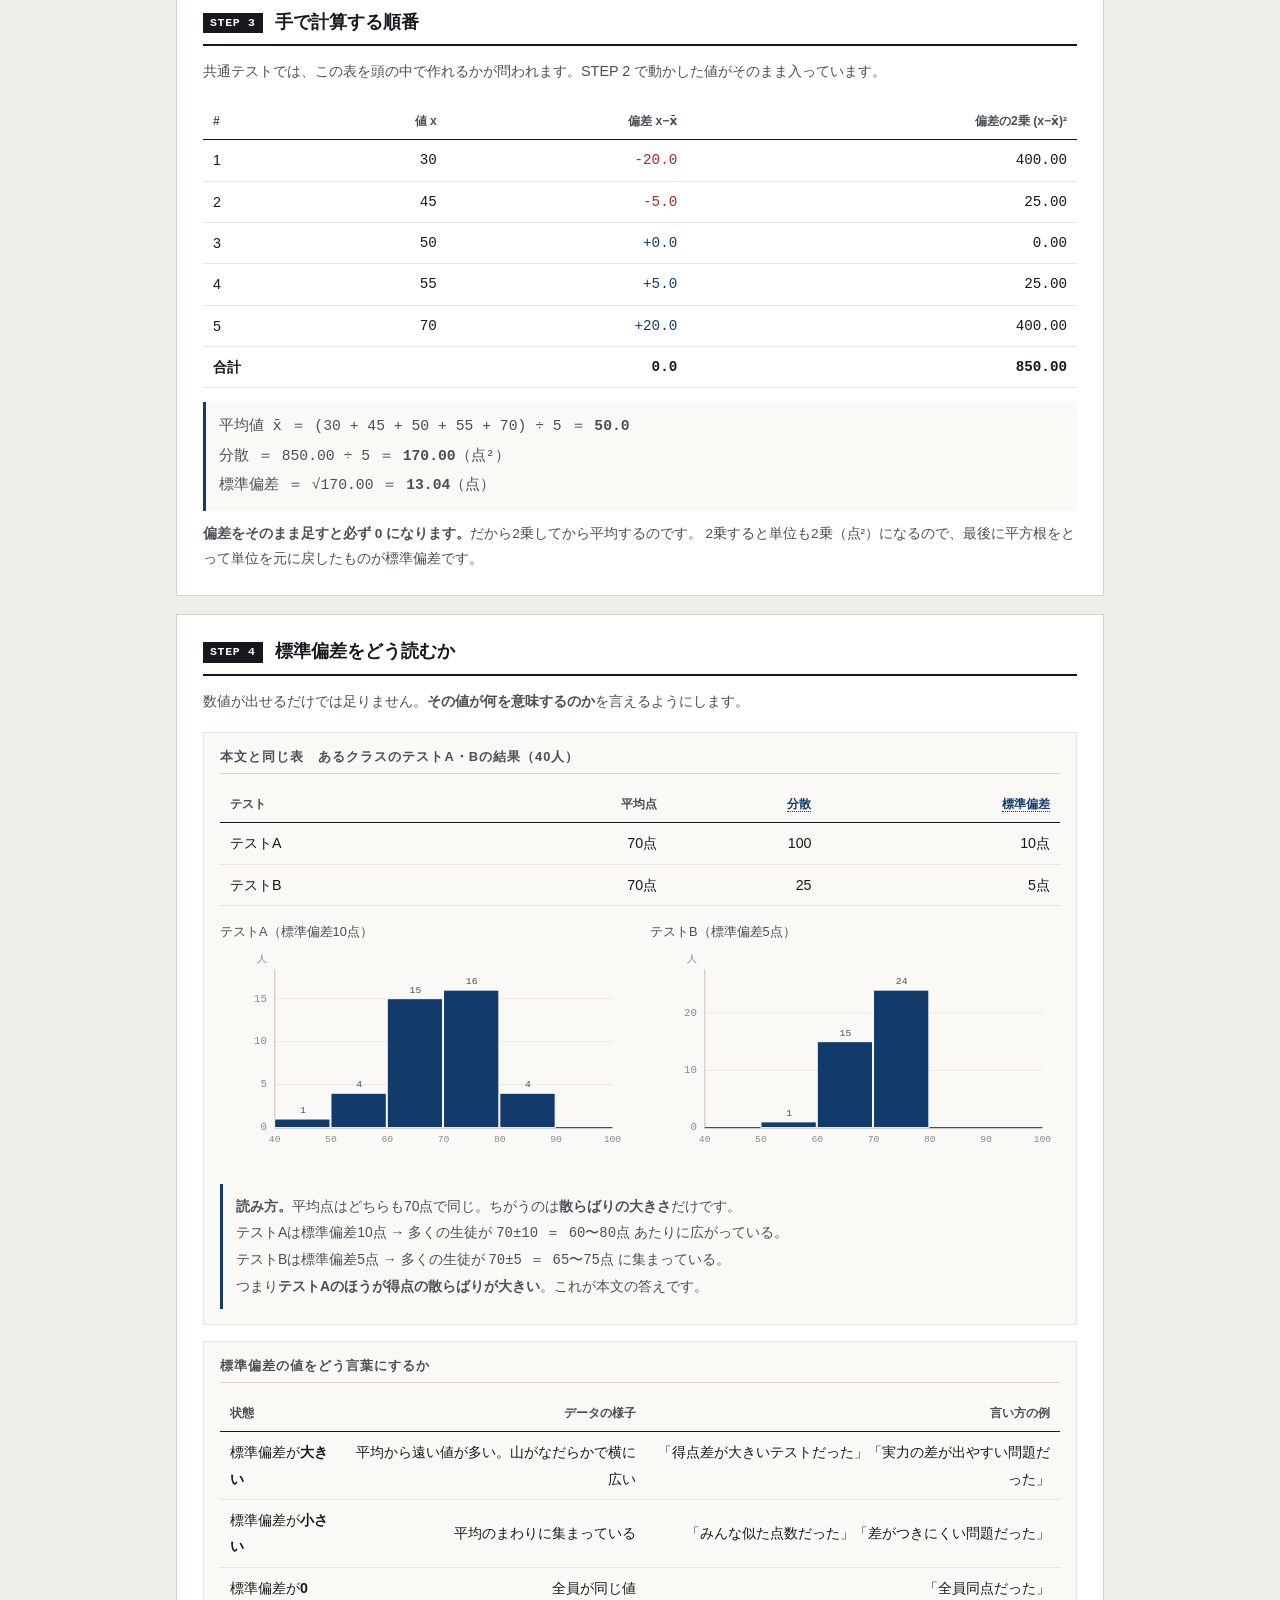
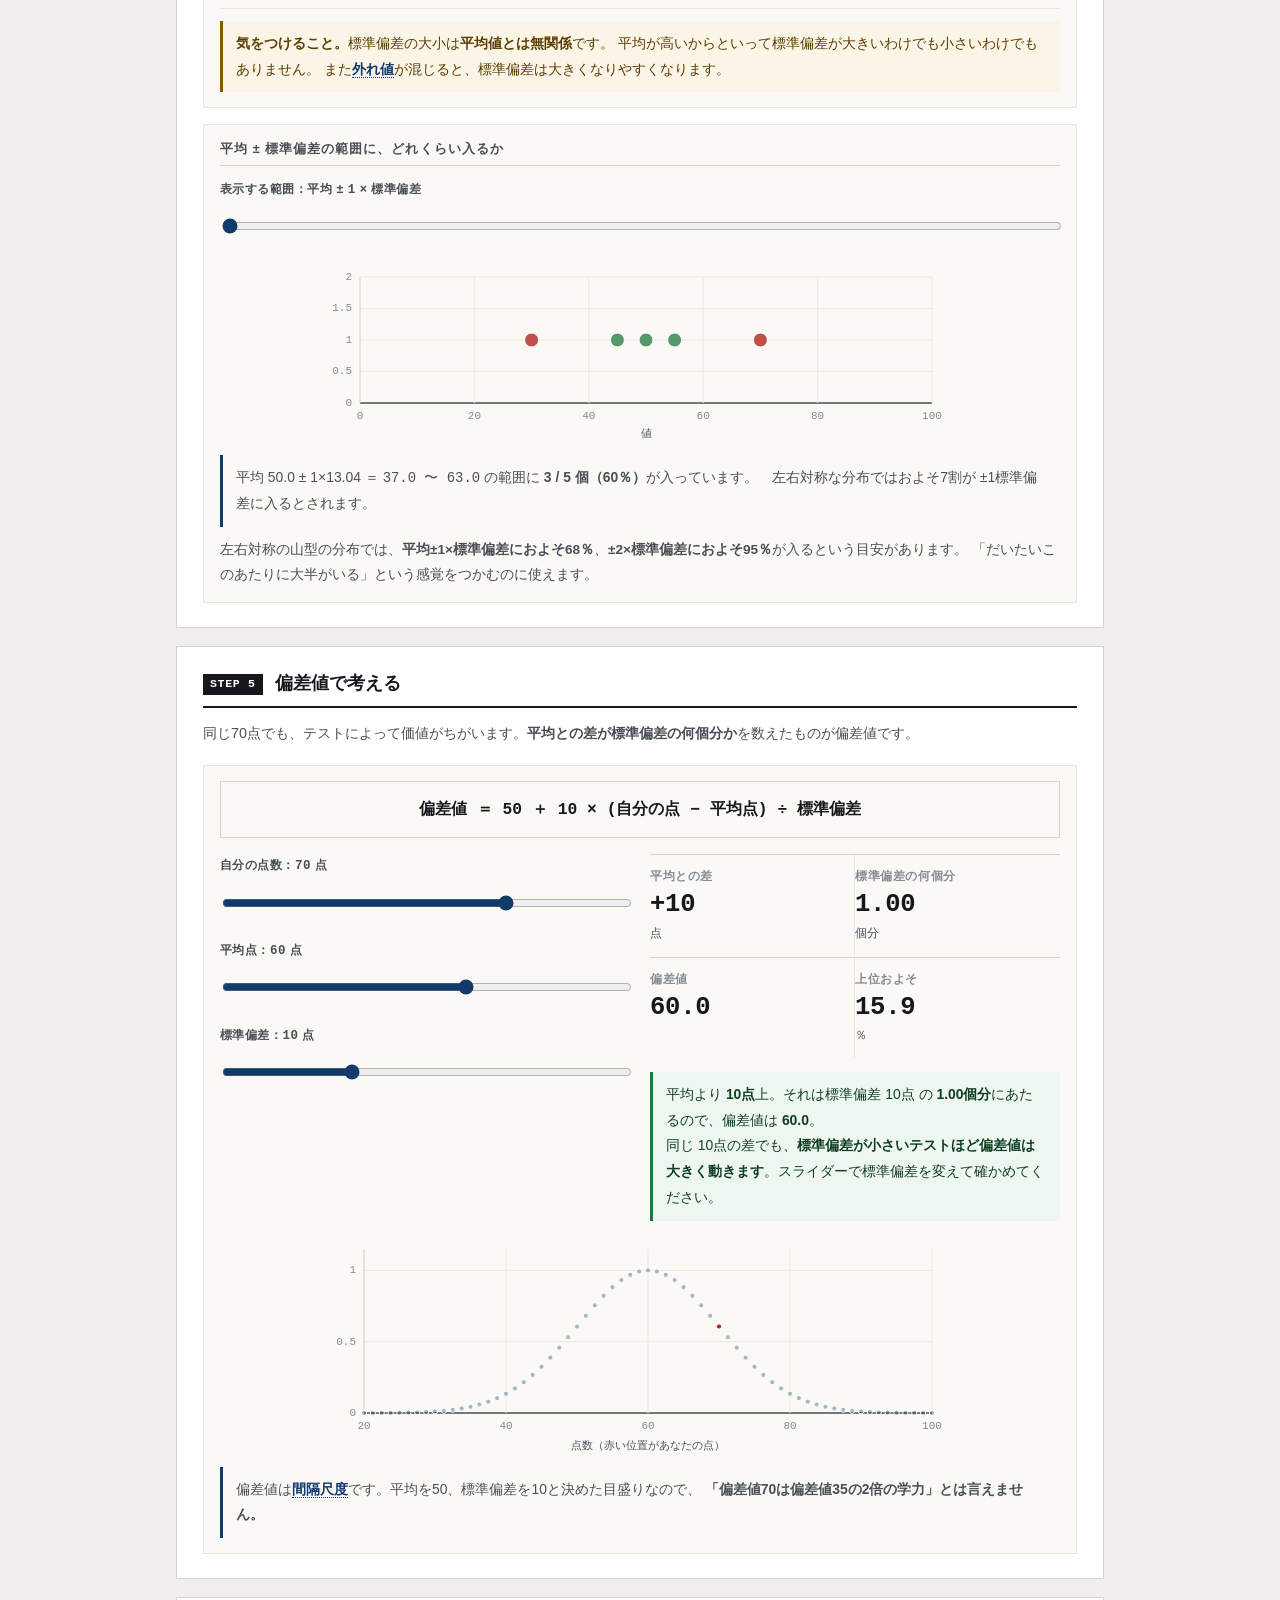
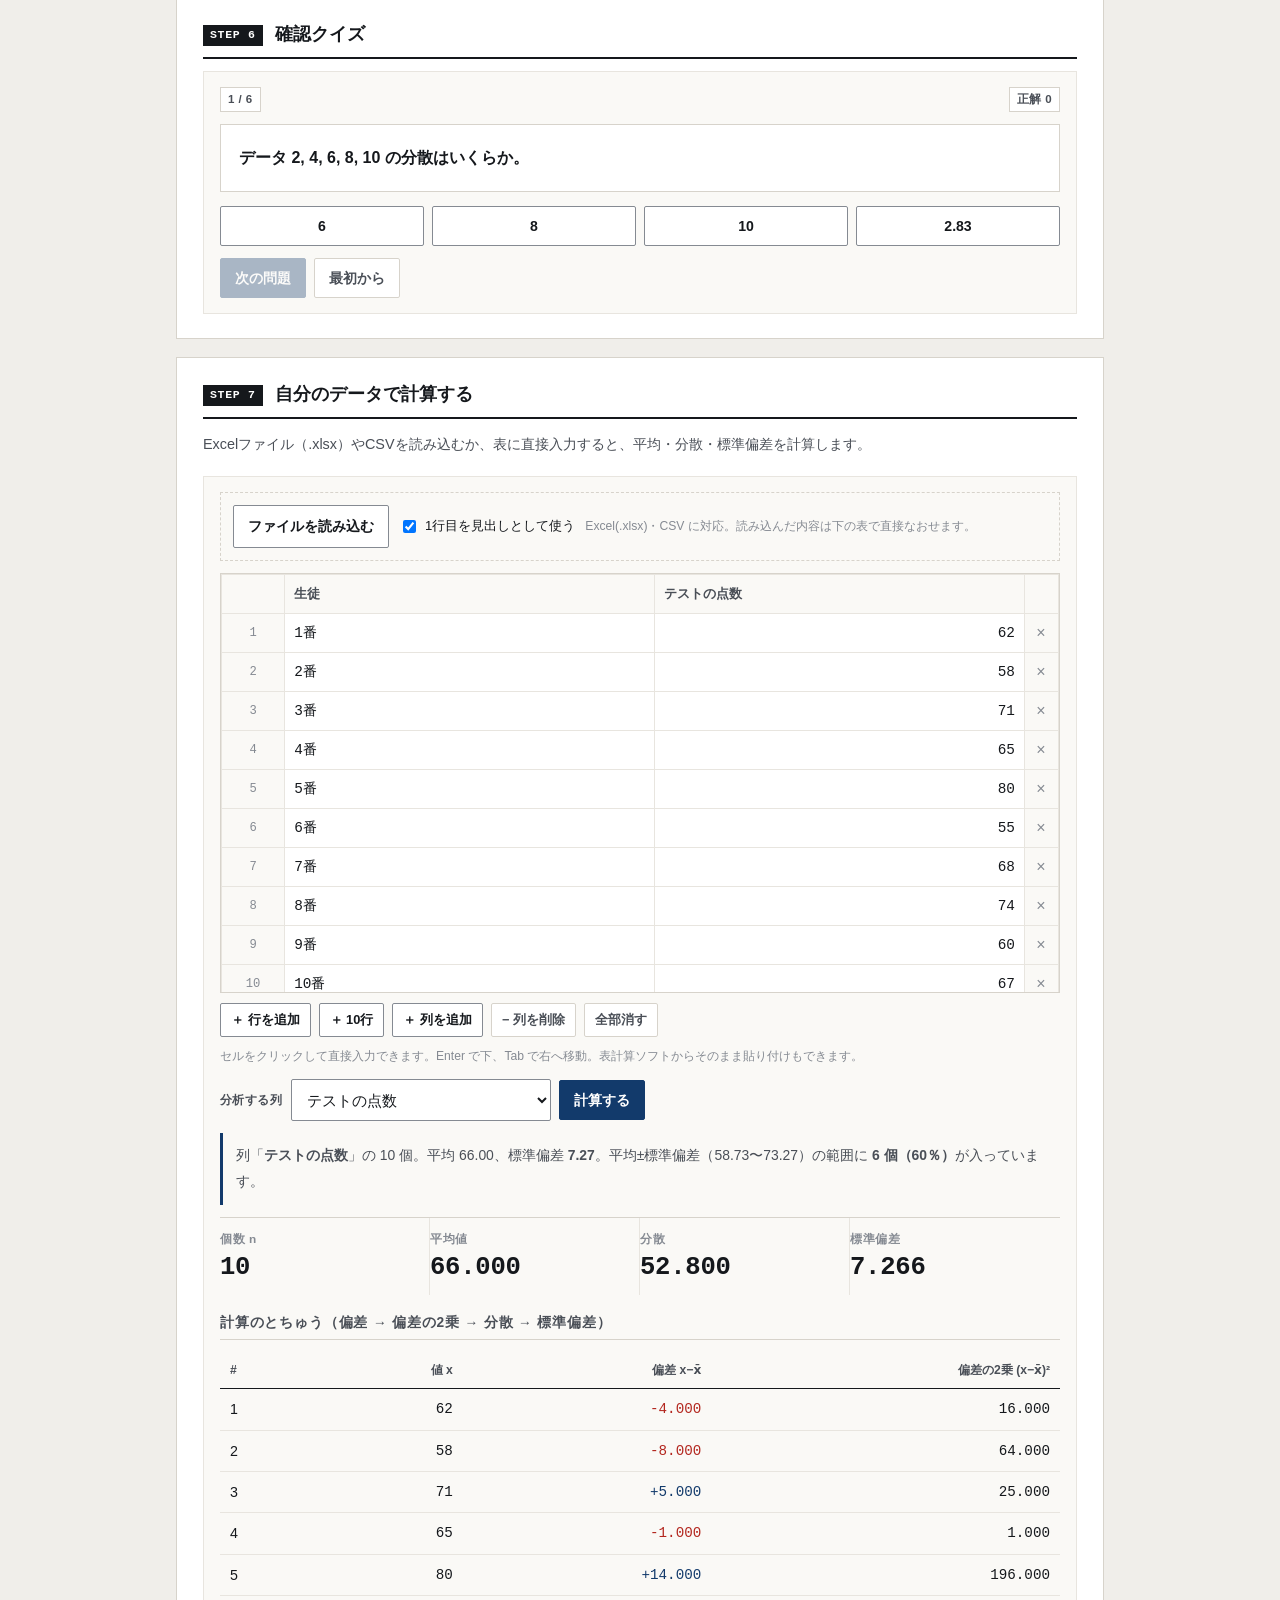
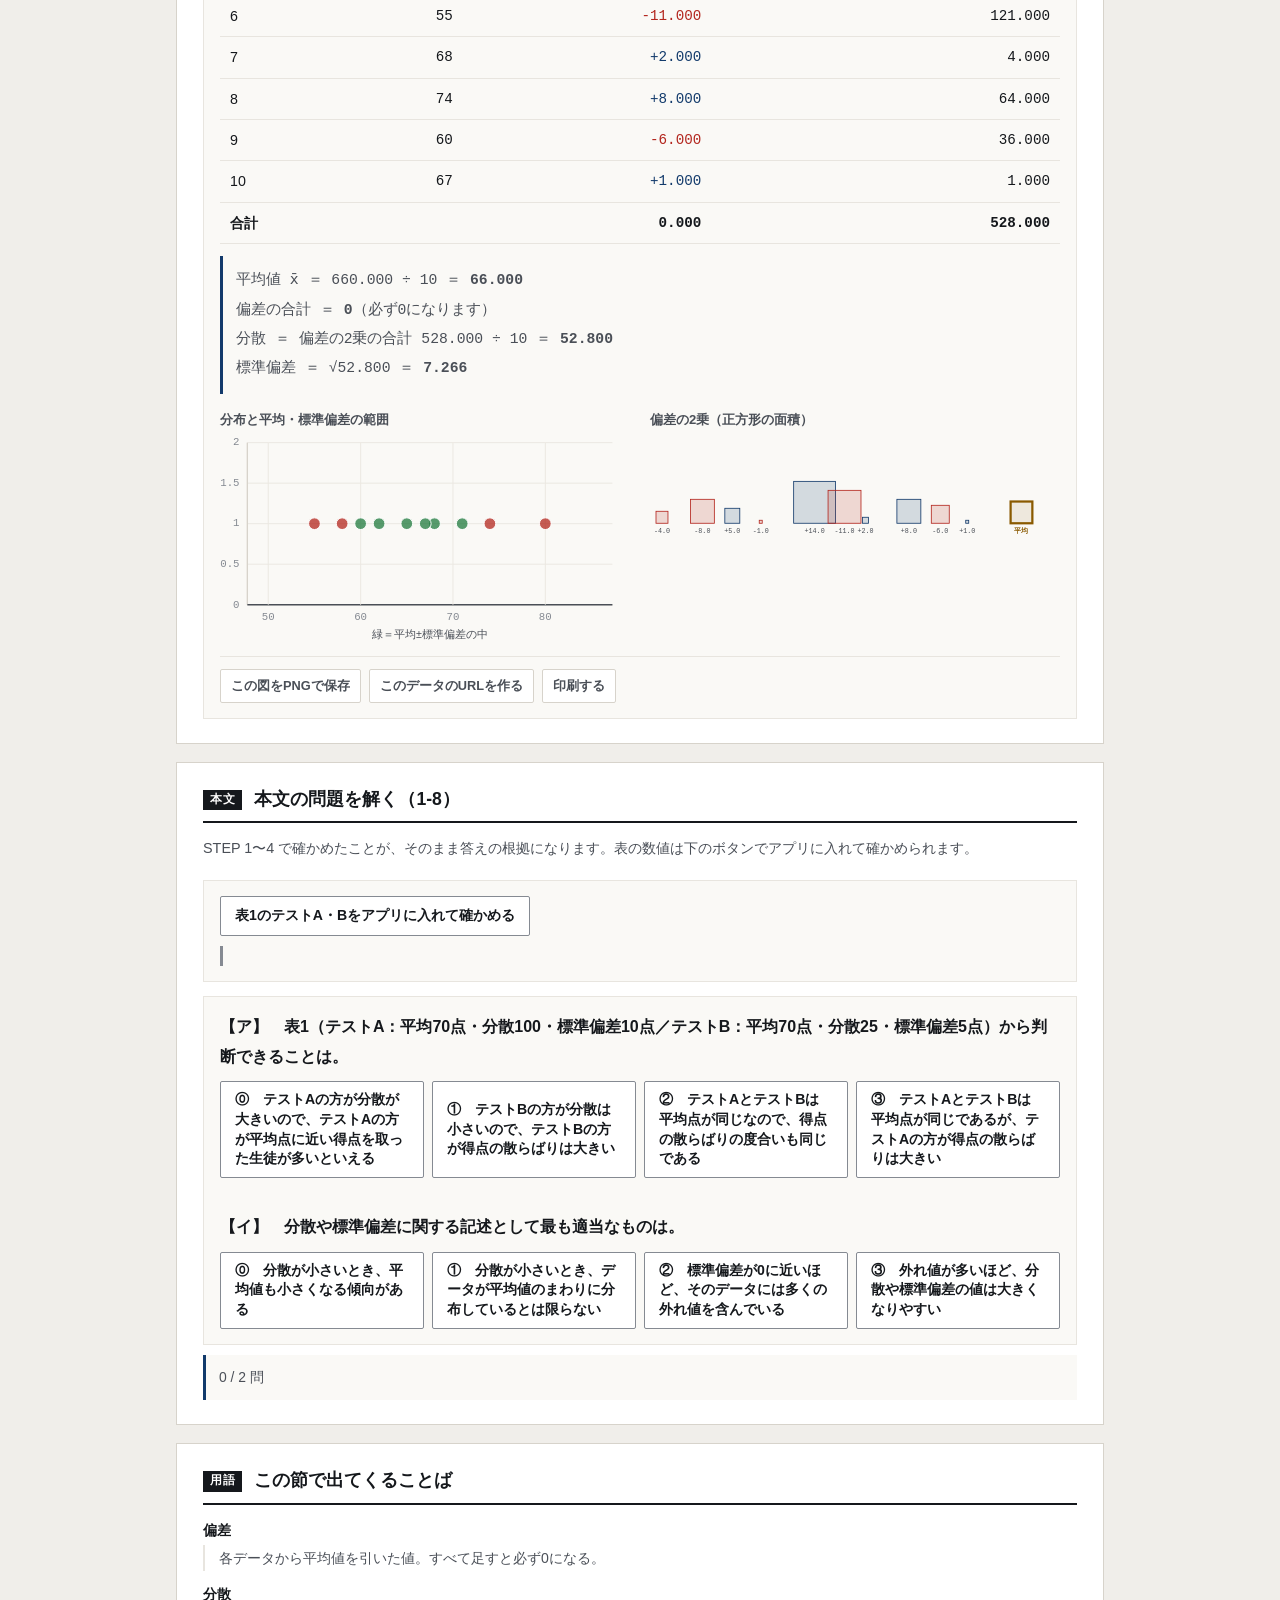
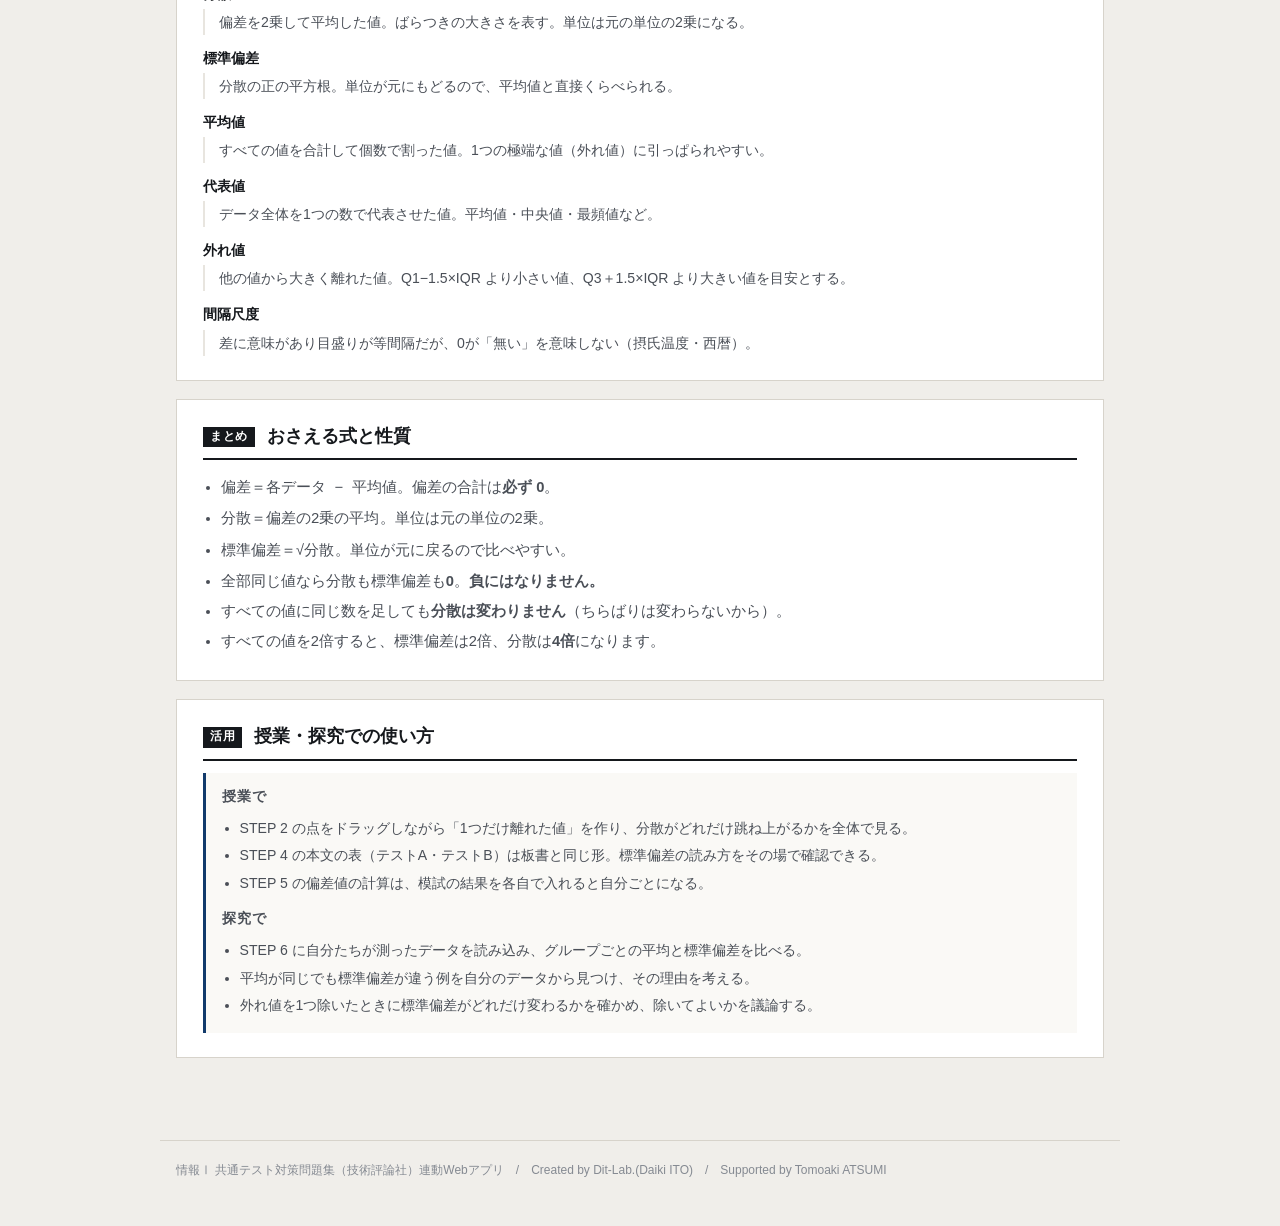
==== commit 880770f8: "feat: 本文1-8の問題（表1のテストA・B／分散と標準偏差の記述）を追加" ====
--- a/index.html
+++ b/index.html
@@ -6,7 +6,7 @@
 <title>分散と標準偏差｜情報Ⅰ共通テスト対策問題集</title>
 <meta name="description" content="分散は「平均からのずれを2乗して平均したもの」。その2乗を正方形の面積として描くと、式の意味がそのまま目に見えます。">
 <link rel="icon" href="data:image/svg+xml,%3Csvg xmlns=%22http://www.w3.org/2000/svg%22 viewBox=%220 0 32 32%22%3E%3Crect width=%2232%22 height=%2232%22 fill=%22%2315181c%22/%3E%3Ctext x=%2216%22 y=%2222%22 font-size=%2218%22 font-family=%22monospace%22 fill=%22%23fff%22 text-anchor=%22middle%22%3E01%3C/text%3E%3C/svg%3E">
-<link rel="stylesheet" href="css/style.css?v=1b60c856">
+<link rel="stylesheet" href="css/style.css?v=bdbb3cb0">
 <link rel="stylesheet" href="css/app.css?v=d26b2292">
 </head>
 <body>
@@ -225,6 +225,19 @@
       </div>
       <div class="toolbar" id="myTools"></div>
     </div>
+  </section>
+
+  <section class="step" id="stepBook">
+    <h2><span class="no">本文</span>本文の問題を解く（1-8）</h2>
+    <p class="desc">STEP 1〜4 で確かめたことが、そのまま答えの根拠になります。表の数値は下のボタンでアプリに入れて確かめられます。</p>
+    <div class="panel">
+      <div class="btn-row" style="flex-wrap:wrap">
+        <button class="btn" id="loadAB">表1のテストA・Bをアプリに入れて確かめる</button>
+      </div>
+      <div class="note" id="abNote" style="margin-top:10px"></div>
+    </div>
+    <div class="panel" id="bookBox" style="margin-top:14px"></div>
+    <div class="note" id="bookNote" style="margin-top:10px"></div>
   </section>
 
   <section class="step" id="glossary">
@@ -274,6 +287,7 @@
 <script src="js/grid.js?v=b72ee2f5"></script>
 <script src="js/datainput.js?v=dbe2aecf"></script>
 <script src="js/terms.js?v=e9184cc4"></script>
-<script src="js/app.js?v=b1fd2ca0"></script>
+<script src="js/quiz.js?v=13402362"></script>
+<script src="js/app.js?v=c986ff75"></script>
 </body>
 </html>
--- a/css/style.css
+++ b/css/style.css
@@ -0,0 +1,300 @@
+/* =========================================================
+   情報Ⅰ 共通テスト対策問題集 — Web アプリ共通スタイル
+   紙面（参考書）に寄せた設計。装飾色は使わず、色は意味を持つときだけ。
+   ========================================================= */
+
+:root{
+  --paper:#ffffff;
+  --paper-2:#faf9f6;      /* うすい紙 */
+  --bg:#f0eeea;           /* 台紙 */
+  --ink:#15181c;
+  --ink-2:#4a4f57;
+  --ink-3:#858a92;
+  --rule:#d7d3cb;         /* 罫線 */
+  --rule-2:#e8e5df;
+  --accent:#123a6b;       /* 濃紺。主要操作と現在地だけに使う */
+  --accent-w:#e9eef6;
+  --zero:#c0392b;         /* 左＝0 */
+  --one:#1d4ed8;          /* 右＝1 */
+  --ok:#1f7a3d;   --ok-bg:#eef6f0;
+  --ng:#b3261e;   --ng-bg:#fbefee;
+  --warn:#8a5a00; --warn-bg:#fbf5e8;
+  --font:"Hiragino Kaku Gothic ProN","Hiragino Sans","Yu Gothic Medium","Yu Gothic",
+         "Noto Sans JP",Meiryo,-apple-system,BlinkMacSystemFont,sans-serif;
+  --mono:"SFMono-Regular",Menlo,Consolas,"Courier New",monospace;
+}
+
+*{box-sizing:border-box}
+[hidden]{display:none !important}
+html{-webkit-text-size-adjust:100%}
+body{
+  margin:0; background:var(--bg); color:var(--ink);
+  font-family:var(--font); font-size:16px; line-height:1.85;
+  font-feature-settings:"palt" 1;
+}
+h1,h2,h3,h4{line-height:1.45; margin:0; font-weight:700}
+p{margin:0 0 .75em} p:last-child{margin-bottom:0}
+a{color:var(--accent)}
+
+/* ---------- 標題 ---------- */
+.app-header{background:var(--paper); border-bottom:3px solid var(--ink); padding:26px 20px 20px}
+.app-header .inner{max-width:960px; margin:0 auto}
+.app-header .eyebrow{
+  font-size:.75rem; font-weight:700; color:var(--ink-2); letter-spacing:.18em;
+  display:block; margin-bottom:7px;
+}
+.app-header h1{font-size:1.5rem; letter-spacing:.01em}
+.app-header .lead{font-size:.92rem; color:var(--ink-2); margin-top:9px; max-width:60ch}
+.app-header .credit{
+  font-size:.72rem; color:var(--ink-3); margin-top:14px;
+  padding-top:9px; border-top:1px solid var(--rule-2);
+}
+
+/* ---------- 版面 ---------- */
+.wrap{max-width:960px; margin:0 auto; padding:24px 16px 64px}
+.step{background:var(--paper); border:1px solid var(--rule); padding:24px 26px; margin-bottom:18px}
+.step > h2{
+  display:flex; align-items:baseline; gap:12px; font-size:1.1rem;
+  padding-bottom:9px; border-bottom:2px solid var(--ink); margin-bottom:12px;
+}
+.step > h2 .no{
+  flex:none; font-family:var(--mono); font-size:.72rem; font-weight:700;
+  background:var(--ink); color:var(--paper); padding:2px 7px; letter-spacing:.06em;
+  position:relative; top:-2px;
+}
+.step > .desc{color:var(--ink-2); font-size:.9rem; margin-bottom:18px}
+.step[hidden]{display:none}
+
+.grid{display:grid; gap:20px}
+.grid > *{min-width:0}          /* 子の中身で列が広がるのを防ぐ */
+@media(min-width:800px){ .grid.c2{grid-template-columns:1fr 1fr} }
+@media(min-width:800px){ .grid.c21{grid-template-columns:1.45fr 1fr} }
+
+.panel{border:1px solid var(--rule-2); background:var(--paper-2); padding:15px 16px; min-width:0}
+.panel > h3{
+  font-size:.8rem; font-weight:700; color:var(--ink-2); letter-spacing:.08em;
+  margin-bottom:12px; padding-bottom:6px; border-bottom:1px solid var(--rule);
+}
+
+/* ---------- 部品 ---------- */
+.btn{
+  appearance:none; border:1px solid var(--ink-3); background:var(--paper); color:var(--ink);
+  font-family:inherit; font-size:.88rem; font-weight:700; padding:8px 14px;
+  border-radius:2px; cursor:pointer; min-height:40px; line-height:1.4;
+  transition:background .12s, border-color .12s, color .12s;
+}
+.btn:hover:not(:disabled){background:var(--accent-w); border-color:var(--accent); color:var(--accent)}
+.btn:disabled{opacity:.35; cursor:not-allowed}
+.btn.primary{background:var(--accent); color:var(--paper); border-color:var(--accent)}
+.btn.primary:hover:not(:disabled){background:#0d2c53; color:var(--paper)}
+.btn.ghost{border-color:var(--rule); color:var(--ink-2)}
+.btn.sm{font-size:.8rem; padding:5px 10px; min-height:34px}
+.btn-row{display:flex; flex-wrap:wrap; gap:8px; align-items:center}
+
+/* タブ（見出し下線式） */
+.seg{display:flex; gap:0; border-bottom:1px solid var(--rule)}
+.seg button{
+  appearance:none; border:0; background:transparent; font-family:inherit; font-size:.88rem;
+  font-weight:700; color:var(--ink-3); padding:9px 4px; margin-right:26px; cursor:pointer;
+  border-bottom:3px solid transparent; margin-bottom:-1px; min-height:40px;
+}
+.seg button:hover{color:var(--ink-2)}
+.seg button[aria-pressed="true"]{color:var(--ink); border-bottom-color:var(--accent)}
+
+label.fld{display:block; font-size:.78rem; font-weight:700; color:var(--ink-2); margin-bottom:5px; letter-spacing:.04em}
+input[type=text], textarea, input[type=number]{
+  width:100%; font-family:inherit; font-size:1rem; color:var(--ink);
+  border:1px solid var(--ink-3); border-radius:2px; padding:9px 11px;
+  background:var(--paper); min-height:42px;
+}
+input:focus, textarea:focus{outline:2px solid var(--accent); outline-offset:-1px; border-color:var(--accent)}
+.btn:focus-visible, .seg button:focus-visible, .node-card:focus-visible{outline:2px solid var(--accent); outline-offset:2px}
+textarea{resize:vertical; line-height:1.7}
+.mono{font-family:var(--mono)}
+
+table.tbl{width:100%; border-collapse:collapse; font-size:.89rem}
+table.tbl th, table.tbl td{border-bottom:1px solid var(--rule-2); padding:7px 10px; text-align:right}
+table.tbl th:first-child, table.tbl td:first-child{text-align:left}
+table.tbl thead th{border-bottom:1.5px solid var(--ink); font-size:.76rem; color:var(--ink-2); font-weight:700; white-space:nowrap}
+.tbl-scroll{overflow-x:auto; -webkit-overflow-scrolling:touch; max-width:100%}
+
+.note{padding:10px 13px; font-size:.87rem; border-left:3px solid var(--ink-3); background:var(--paper-2); overflow-wrap:break-word; word-break:break-word}
+.note.ok{background:var(--ok-bg); border-left-color:var(--ok); color:#123f22}
+.note.ng{background:var(--ng-bg); border-left-color:var(--ng); color:#6d1a15}
+.note.info{background:var(--paper-2); border-left-color:var(--accent); color:var(--ink-2)}
+.note.warn{background:var(--warn-bg); border-left-color:var(--warn); color:#5c3d00}
+.note[hidden]{display:none}
+
+.badge{
+  display:inline-block; font-size:.72rem; font-weight:700; padding:1px 7px;
+  border:1px solid var(--rule); color:var(--ink-2); background:var(--paper); letter-spacing:.04em;
+}
+
+/* 数値は罫線で仕切るだけ。カードにしない */
+.metrics{display:flex; flex-wrap:wrap; gap:0; border-top:1px solid var(--rule)}
+.metric{flex:1 1 130px; padding:11px 14px 11px 0; border-right:1px solid var(--rule-2)}
+.metric:last-child{border-right:0}
+.metric .k{font-size:.74rem; color:var(--ink-3); font-weight:700; letter-spacing:.05em}
+.metric .v{font-size:1.6rem; font-weight:700; line-height:1.3; font-family:var(--mono); letter-spacing:-.01em}
+.metric .s{font-size:.76rem; color:var(--ink-2)}
+
+.bit0{color:var(--zero); font-weight:700}
+.bit1{color:var(--one); font-weight:700}
+
+.app-footer{
+  max-width:960px; margin:0 auto; padding:18px 16px 44px; color:var(--ink-3);
+  font-size:.75rem; border-top:1px solid var(--rule);
+}
+.sr-only{position:absolute;width:1px;height:1px;overflow:hidden;clip:rect(0 0 0 0);white-space:nowrap}
+
+@media(max-width:640px){
+  body{font-size:15px}
+  .app-header{padding:20px 16px 16px}
+  .app-header h1{font-size:1.16rem}
+  .wrap{padding:16px 12px 52px}
+  .step{padding:18px 15px}
+  .seg button{margin-right:18px; font-size:.84rem}
+  .metric{flex-basis:50%; border-right:0}
+}
+@media (prefers-reduced-motion:reduce){ *{animation:none!important; transition:none!important} }
+
+/* ---------- 自分のデータ・共有・印刷 ---------- */
+.toolbar{display:flex; flex-wrap:wrap; gap:8px; align-items:center; margin-top:12px;
+  padding-top:12px; border-top:1px solid var(--rule-2)}
+.toolbar .hint{font-size:.78rem; color:var(--ink-3)}
+.paste-area{width:100%; min-height:110px; font-family:var(--mono); font-size:.86rem}
+.use-note{background:var(--paper-2); border-left:3px solid var(--accent); padding:14px 16px; font-size:.88rem}
+.use-note h3{font-size:.86rem; letter-spacing:.06em; margin-bottom:8px; color:var(--ink-2)}
+.use-note ol, .use-note ul{margin:0; padding-left:1.25em; line-height:1.95; color:var(--ink-2)}
+
+@media print{
+  body{background:#fff}
+  .app-header{border-bottom:2px solid #000}
+  .step{border:1px solid #bbb; break-inside:avoid; page-break-inside:avoid; margin-bottom:12px}
+  .btn, .seg, .toolbar, input[type=range]{display:none !important}
+  .note{border-left-width:2px}
+  a[href]:after{content:""}
+}
+
+/* ---------- 入力グリッド ---------- */
+.dg-scroll{overflow:auto; -webkit-overflow-scrolling:touch; border:1px solid var(--rule); background:var(--paper); max-height:420px}
+table.dg{border-collapse:collapse; font-family:var(--mono); font-size:.9rem; min-width:100%}
+table.dg th, table.dg td{border:1px solid var(--rule-2); padding:0}
+table.dg thead th{background:var(--paper-2); position:sticky; top:0; z-index:2}
+table.dg .dg-n{background:var(--paper-2); color:var(--ink-3); font-size:.76rem; font-weight:400;
+  text-align:center; min-width:34px; padding:0 4px; position:sticky; left:0; z-index:1}
+table.dg .dg-corner{background:var(--paper-2); min-width:34px; position:sticky; left:0; z-index:3}
+table.dg .dg-act{background:var(--paper-2); width:34px}
+.dg-h, .dg-c{width:100%; min-width:96px; border:0; background:transparent; font-family:inherit;
+  font-size:.9rem; padding:8px 9px; color:var(--ink); min-height:38px}
+.dg-h{font-weight:700; font-family:var(--font); font-size:.82rem; color:var(--ink-2)}
+.dg-c.num{text-align:right}
+.dg-c:focus, .dg-h:focus{outline:2px solid var(--accent); outline-offset:-2px; background:var(--accent-w)}
+.dg-del{border:0; background:transparent; color:var(--ink-3); cursor:pointer; width:32px; height:34px; font-size:1rem}
+.dg-del:hover{color:var(--ng)}
+.dg-tools{display:flex; flex-wrap:wrap; gap:8px; align-items:center; margin-top:10px}
+.dg-hint{font-size:.76rem; color:var(--ink-3)}
+
+/* ---------- ファイル読み込み ---------- */
+.filebox{display:flex; flex-wrap:wrap; gap:10px; align-items:center; padding:12px;
+  border:1px dashed var(--rule); background:var(--paper-2)}
+.filebox input[type=file]{font-size:.85rem; font-family:inherit; max-width:100%}
+.filebox .sel{max-width:220px}
+.filelabel{display:inline-flex; align-items:center; gap:6px; font-size:.85rem; font-weight:700;
+  border:1px solid var(--ink-3); background:var(--paper); padding:8px 14px; border-radius:2px; cursor:pointer; min-height:40px}
+.filelabel:hover{border-color:var(--accent); color:var(--accent); background:var(--accent-w)}
+.filelabel input{display:none}
+
+/* ---------- 用語解説 ---------- */
+.term{position:relative; border-bottom:1.5px dotted var(--accent); cursor:help; color:var(--accent); font-weight:700}
+.term .term-pop{display:none; position:absolute; left:0; top:1.7em; z-index:50; width:min(300px,78vw);
+  background:var(--paper); border:1px solid var(--ink-3); box-shadow:0 6px 20px rgba(0,0,0,.14);
+  padding:10px 12px; font-size:.82rem; font-weight:400; color:var(--ink-2); line-height:1.75;
+  border-left:3px solid var(--accent); cursor:auto; text-align:left}
+.term .term-pop b{display:block; color:var(--ink); font-size:.86rem; margin-bottom:3px}
+.term.open .term-pop{display:block}
+dl.gloss{margin:0; font-size:.88rem}
+dl.gloss dt{font-weight:700; color:var(--ink); margin-top:10px}
+dl.gloss dt:first-child{margin-top:0}
+dl.gloss dd{margin:2px 0 0; color:var(--ink-2); line-height:1.85; padding-left:1em; border-left:2px solid var(--rule-2)}
+@media print{ .term{border-bottom:0; color:inherit} .term .term-pop{display:none !important} }
+
+/* ---------- スマホ・タブレット ---------- */
+@media (max-width:1024px){
+  /* iOS で入力時に画面が勝手に拡大するのを防ぐ（16px 未満だとズームする） */
+  input[type=text], input[type=number], textarea, select, .dg-c, .dg-h{ font-size:16px }
+  .dg-c, .dg-h{ min-width:110px }
+}
+@media (max-width:820px){
+  .grid.c2,.grid.c21{grid-template-columns:1fr}
+  .dg-scroll{max-height:340px}
+  .filebox{flex-direction:column; align-items:stretch}
+  .filebox .sel{max-width:100%}
+  .term .term-pop{left:auto; right:0; width:min(280px,86vw)}
+}
+@media (max-width:480px){
+  .step > h2{font-size:1rem; flex-wrap:wrap}
+  .metrics{gap:0}
+  .metric{flex-basis:50%; padding-right:10px}
+  .metric .v{font-size:1.3rem}
+  .btn{padding:8px 12px}
+  .dg-tools{gap:6px}
+  .dg-hint{width:100%}
+}
+/* タッチ操作でのスクロールを滑らかに */
+.tbl-scroll, .dg-scroll, .tree-box{ -webkit-overflow-scrolling:touch; overscroll-behavior-x:contain }
+
+/* 幅指定つきの入力欄がスマートフォンではみ出さないようにする */
+input[type=text], input[type=number], input[type=search], textarea, select{ max-width:100% }
+.btn-row > label{ min-width:0; max-width:100% }
+.btn-row > label input, .btn-row > label select{ max-width:100% }
+
+/* 共通：○×判定・並べかえ（quiz.js 用） */
+.abcde{border:1px solid var(--rule); border-radius:3px; overflow:hidden}
+.abcde > div{border-top:1px solid var(--rule); padding:10px 12px}
+.abcde > div:first-child{border-top:0}
+.abcde .st{display:flex; gap:10px; align-items:flex-start; flex-wrap:wrap}
+.abcde .st .k{font-weight:700; font-family:var(--mono); min-width:1.4em}
+.abcde .st .t{flex:1; min-width:12em}
+.abcde .jb{display:flex; gap:6px}
+.abcde .jb .btn{min-width:3.4em; padding:6px 10px; text-align:center}
+.prep{display:grid; grid-template-columns:repeat(auto-fit,minmax(150px,1fr)); gap:10px; margin-top:10px}
+.prep .slot{border:1px dashed var(--ink-3); border-radius:3px; padding:10px; min-height:92px; background:var(--paper)}
+.prep .slot.filled{border-style:solid}
+.prep .slot .tag{font:700 .74rem/1.4 var(--mono); color:var(--accent); display:block; margin-bottom:6px}
+.prep .slot .txt{font-size:.86rem; line-height:1.7}
+.cards{display:flex; flex-wrap:wrap; gap:8px; margin-top:10px}
+.cards .c{border:1px solid var(--ink-3); border-radius:3px; padding:9px 12px; background:var(--paper);
+  cursor:pointer; font-size:.88rem; max-width:100%; text-align:left; font-family:inherit; color:var(--ink)}
+.cards .c:hover{background:var(--warn-bg)}
+.cards .c.used{opacity:.35; pointer-events:none}
+
+/* --- 予想してから実行 --- */
+.pmark{display:inline-block; background:var(--accent); color:#fff; font-size:.7rem; font-weight:700;
+  letter-spacing:.08em; padding:2px 7px; border-radius:2px; margin-right:8px; vertical-align:2px}
+input.pin{font-size:1.05rem; padding:7px 10px; border:1px solid var(--rule); border-radius:3px;
+  width:9em; max-width:100%; background:#fff}
+.btn-row .unit{color:var(--muted); font-size:.9rem}
+.choice4 .btn.on{border-color:var(--accent); box-shadow:inset 0 0 0 1px var(--accent); font-weight:700}
+/* 設問文の見出し（flex ではなく通常の段落。.qhead は左右振り分け用なので用途が別） */
+.pq{margin:0 0 10px; font-weight:700; line-height:1.85}
+
+/* --- 自分のテーマでやってみる（ワークシート） --- */
+.wsheet{display:grid; gap:14px}
+@media(min-width:760px){ .wsheet{grid-template-columns:1fr 1fr} }
+.wsf{display:block}
+.wsf .wsl{display:block; font-weight:700; font-size:.9rem; margin-bottom:3px}
+.wsf .wsh{display:block; font-size:.78rem; color:var(--muted); margin-bottom:5px; line-height:1.6}
+.wsf textarea{width:100%; max-width:100%; font:inherit; font-size:.92rem; line-height:1.75;
+  padding:8px 10px; border:1px solid var(--rule); border-radius:3px; background:#fff; resize:vertical}
+.wsf textarea:focus{outline:2px solid var(--accent); outline-offset:-2px}
+.wsout{margin-top:14px; border:1px solid var(--ink-3); border-radius:3px; background:#fff; padding:16px 18px}
+.wsout h4{margin:0 0 10px; font-size:1rem}
+.wsout dl{margin:0}
+.wsout dt{font-weight:700; font-size:.84rem; color:var(--accent); margin-top:10px}
+.wsout dd{margin:2px 0 0; font-size:.92rem; line-height:1.85; white-space:pre-wrap}
+.wsout .wsmsg{margin:10px 0 0; font-size:.86rem; color:var(--muted)}
+@media print{
+  .app-header, .btn-row, .step:not(.wsprint){ display:none !important }
+  .wsout{border:none; padding:0}
+}
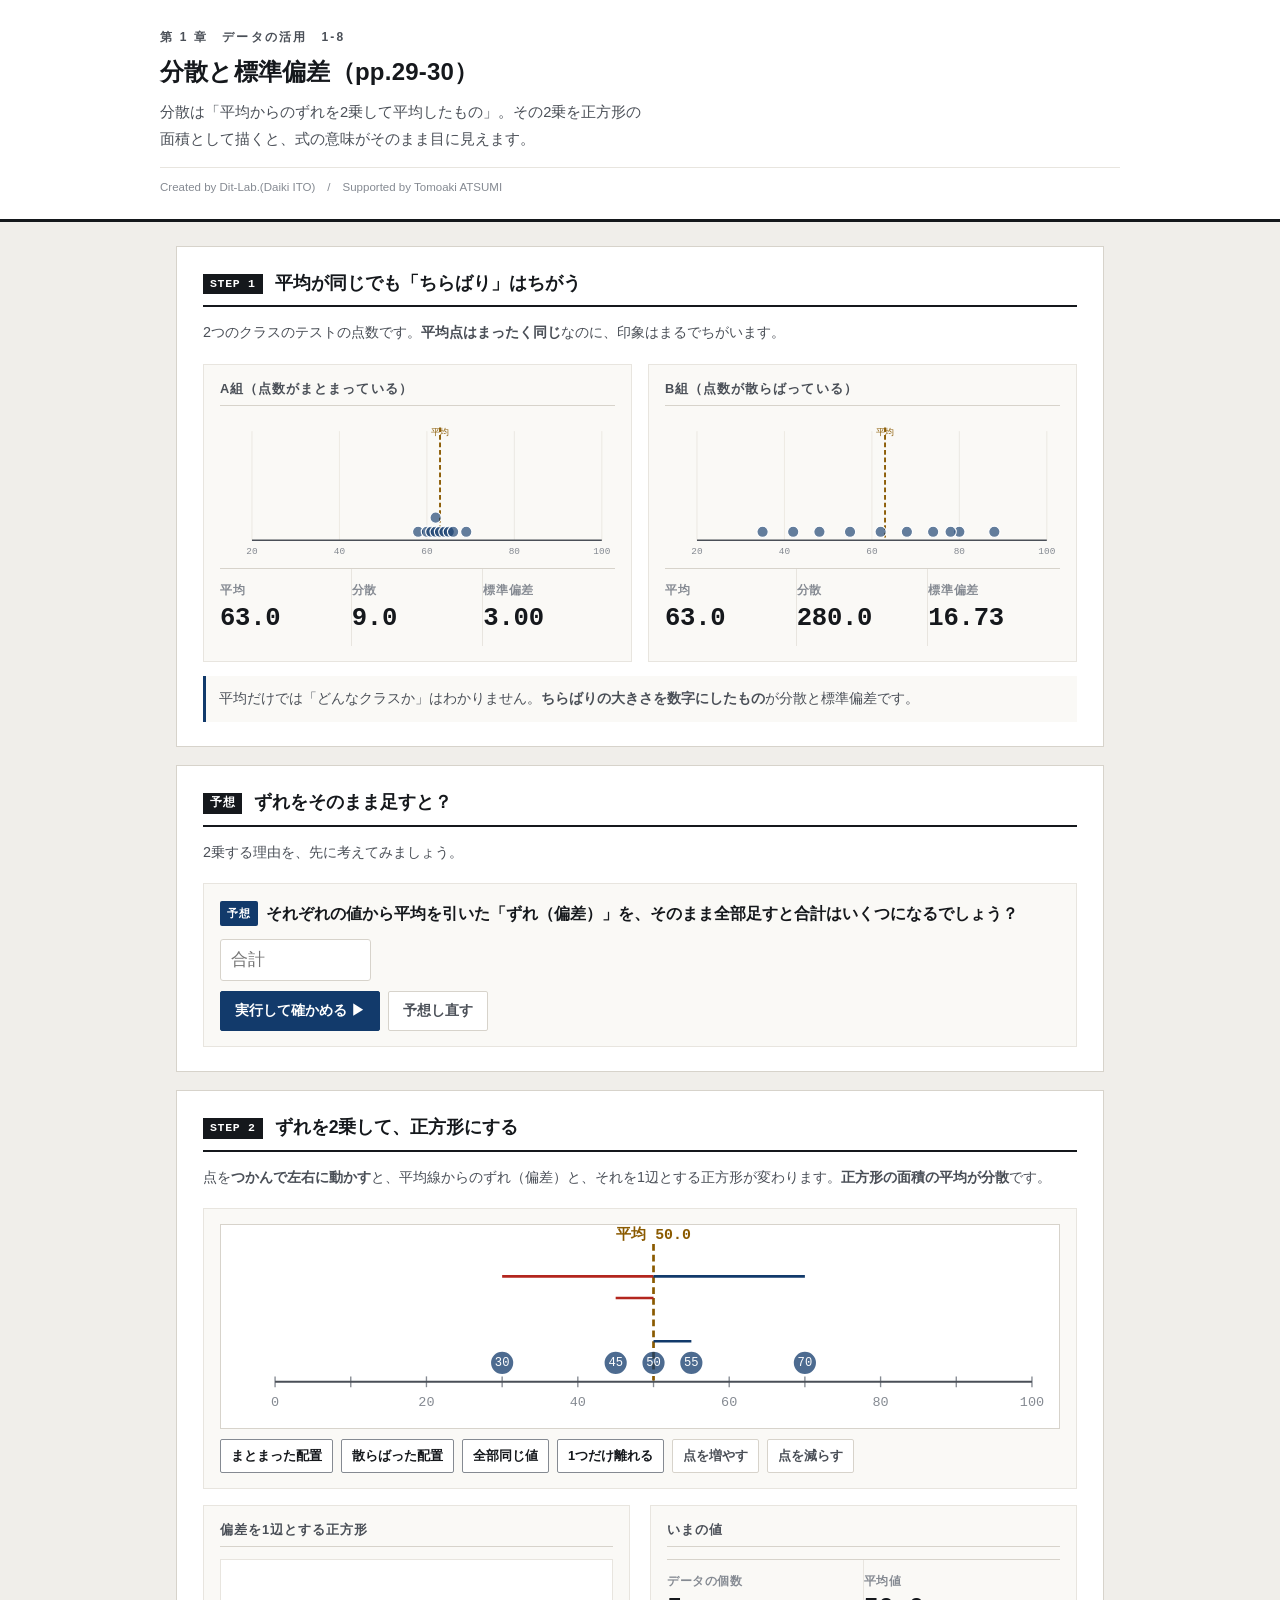
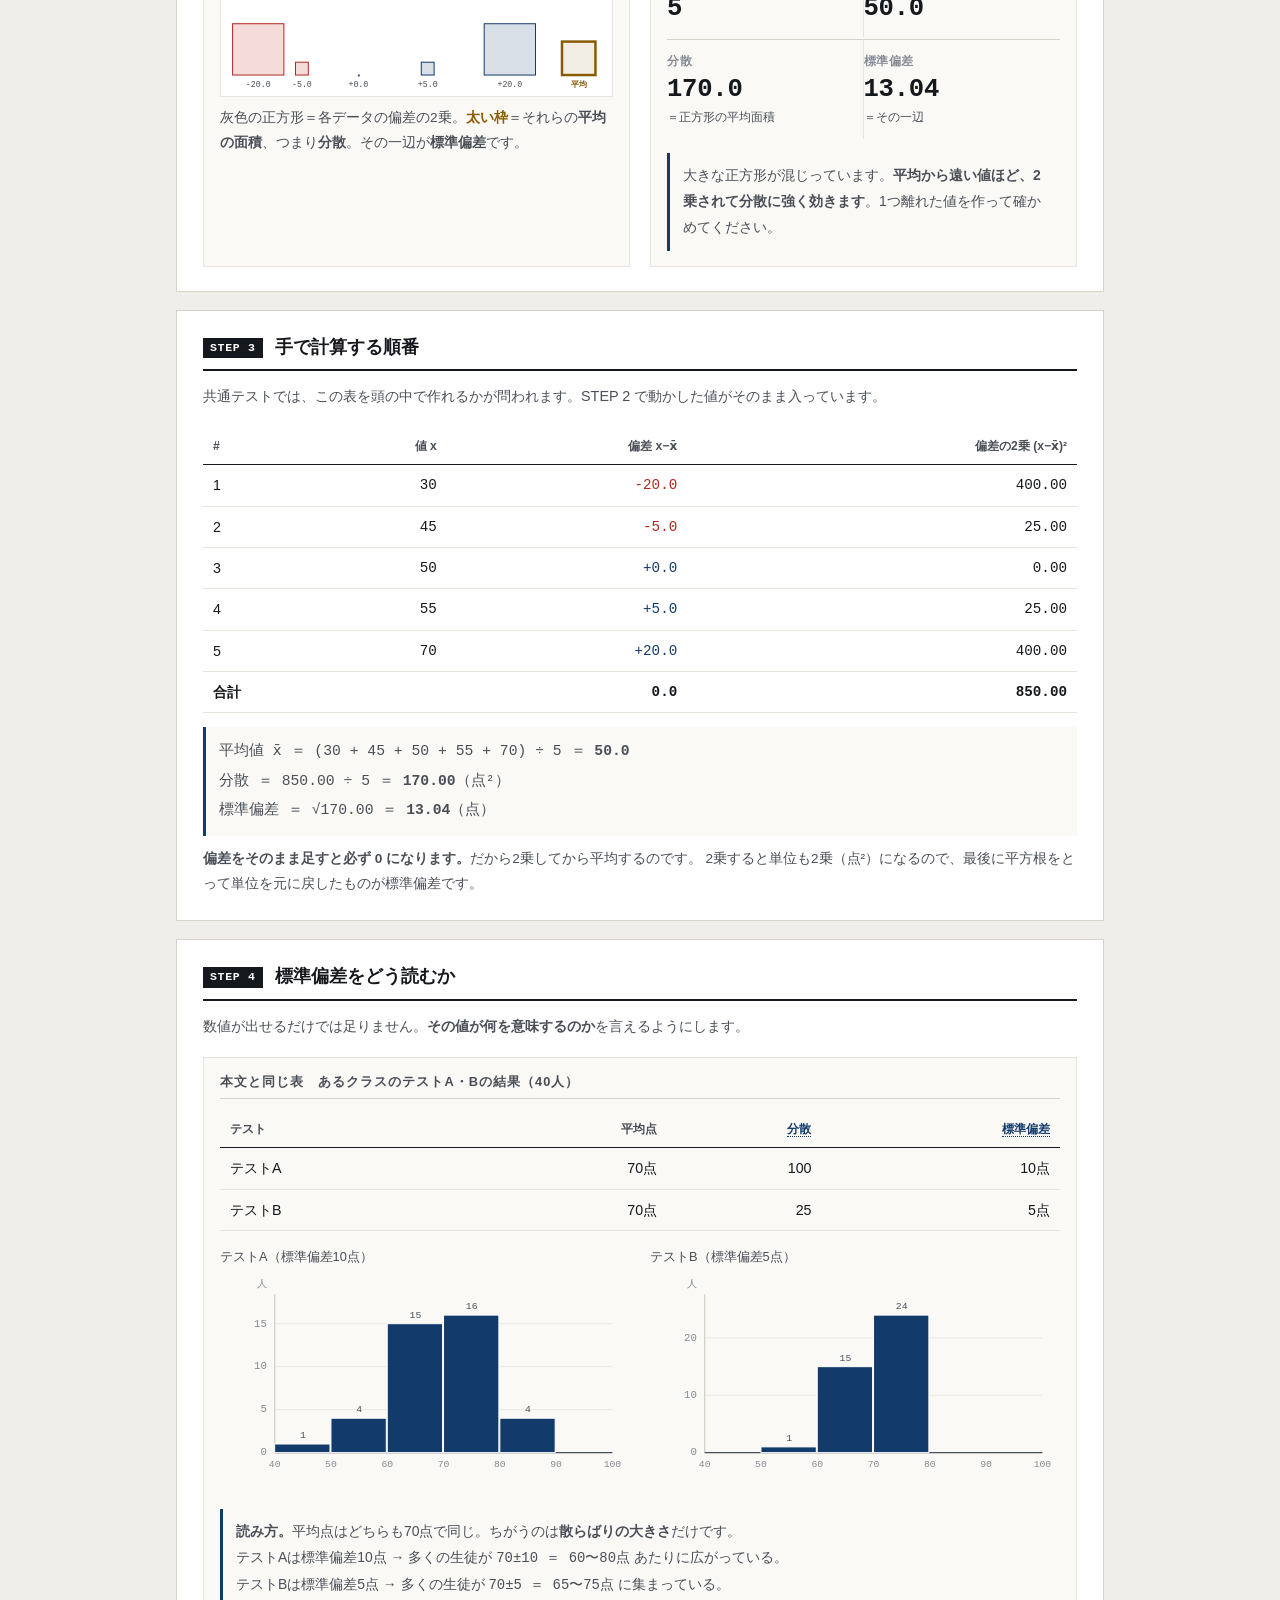
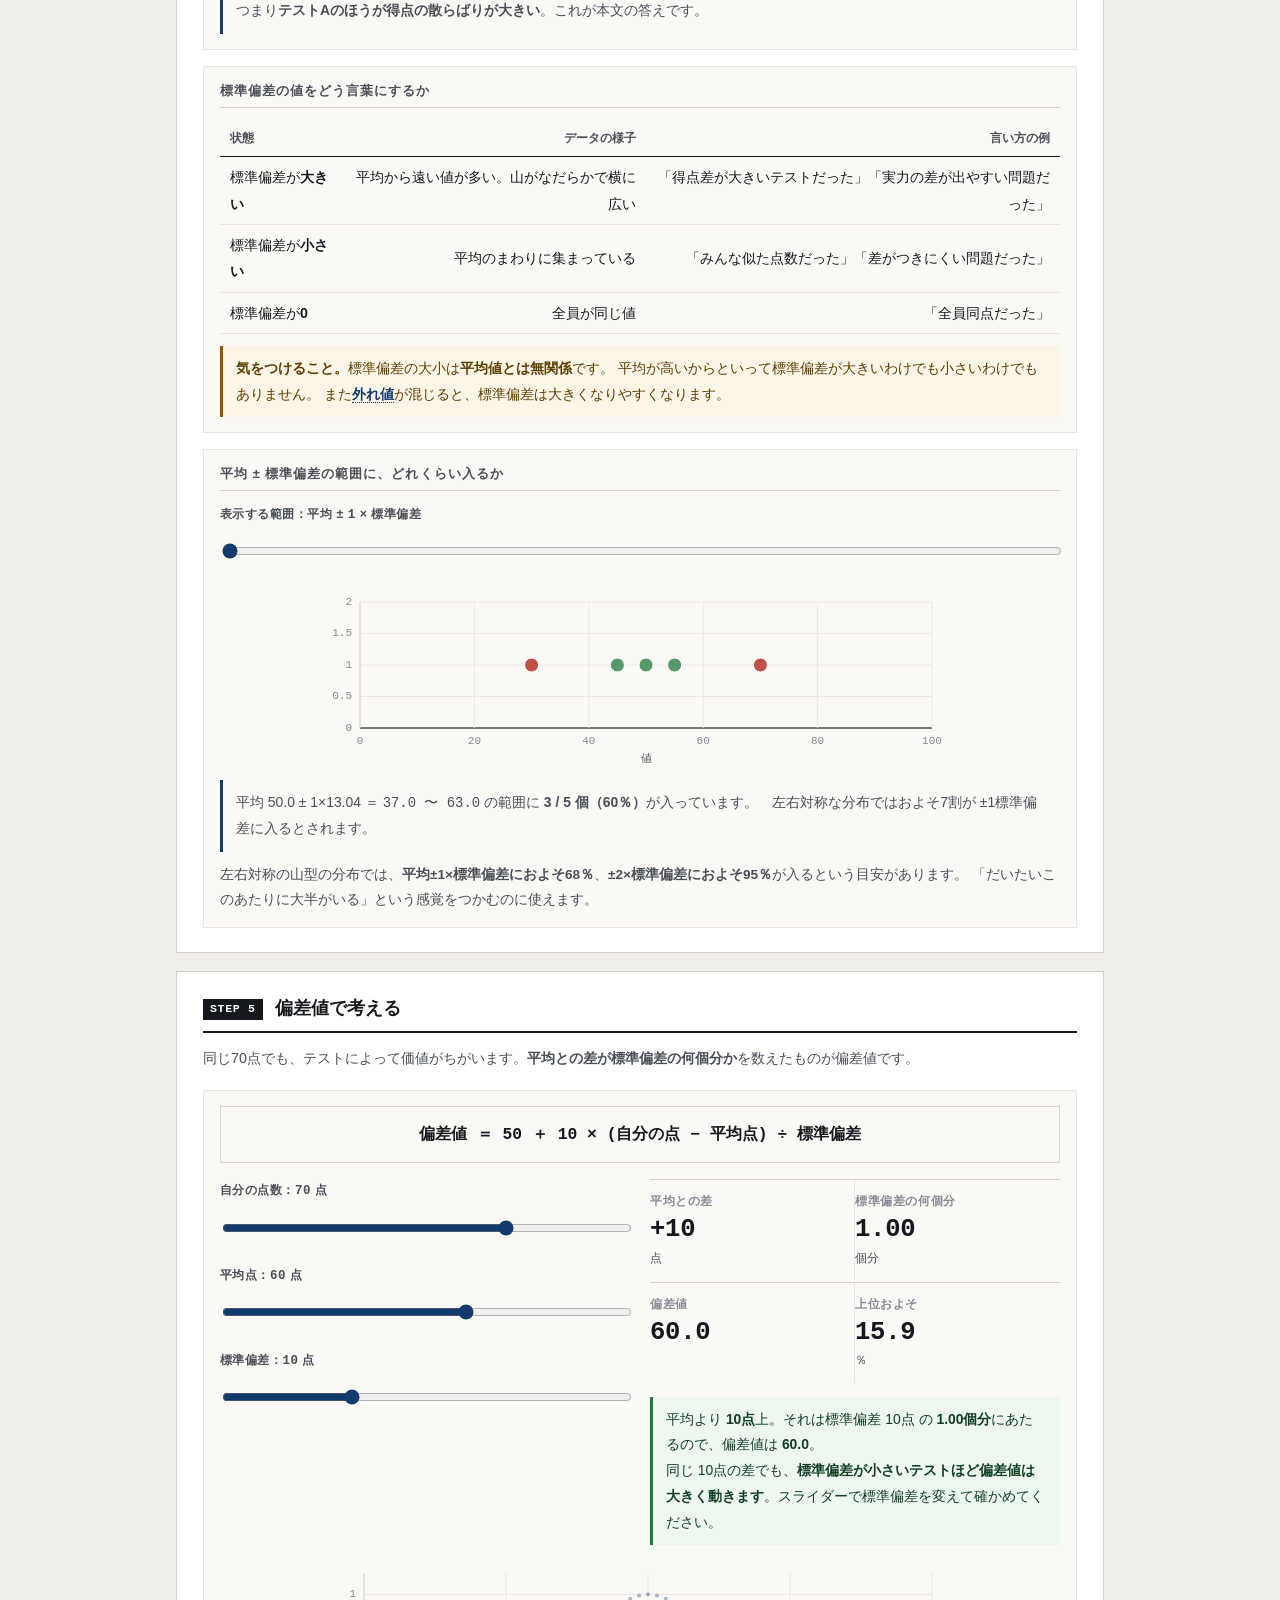
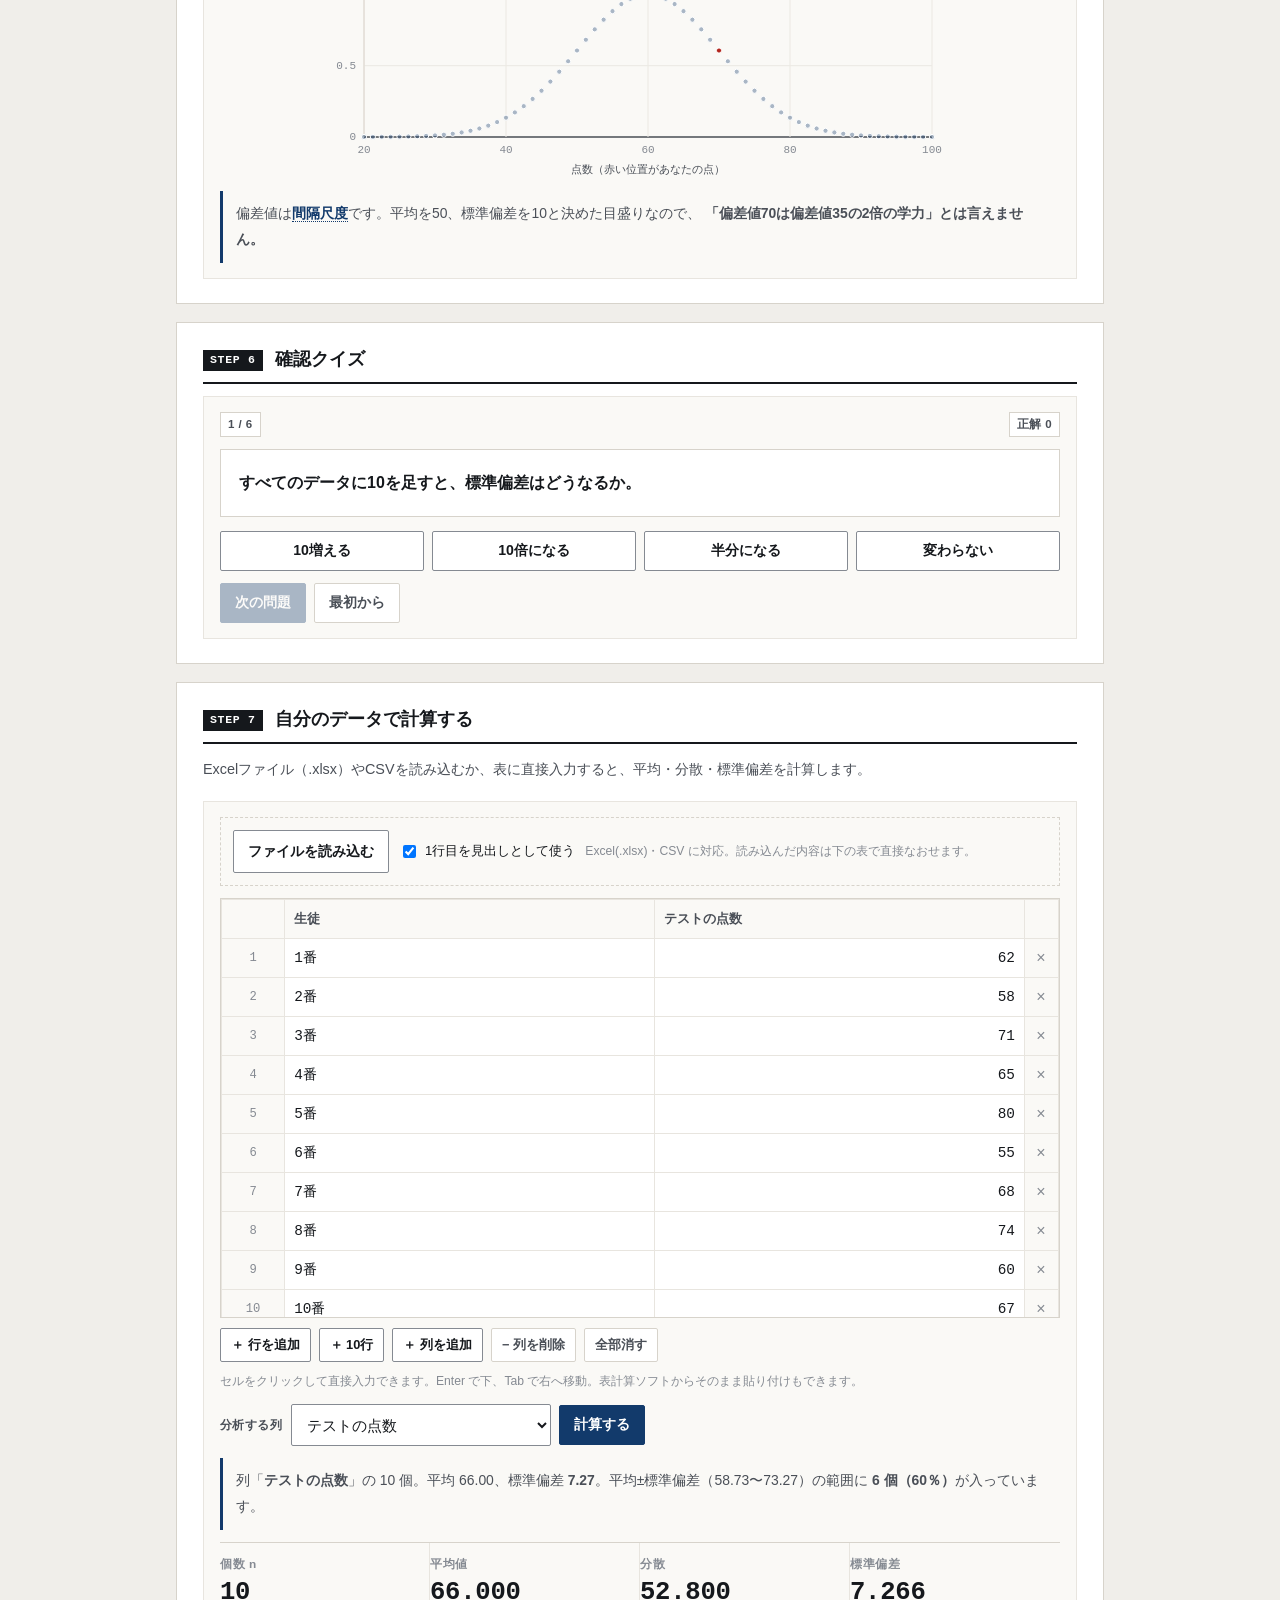
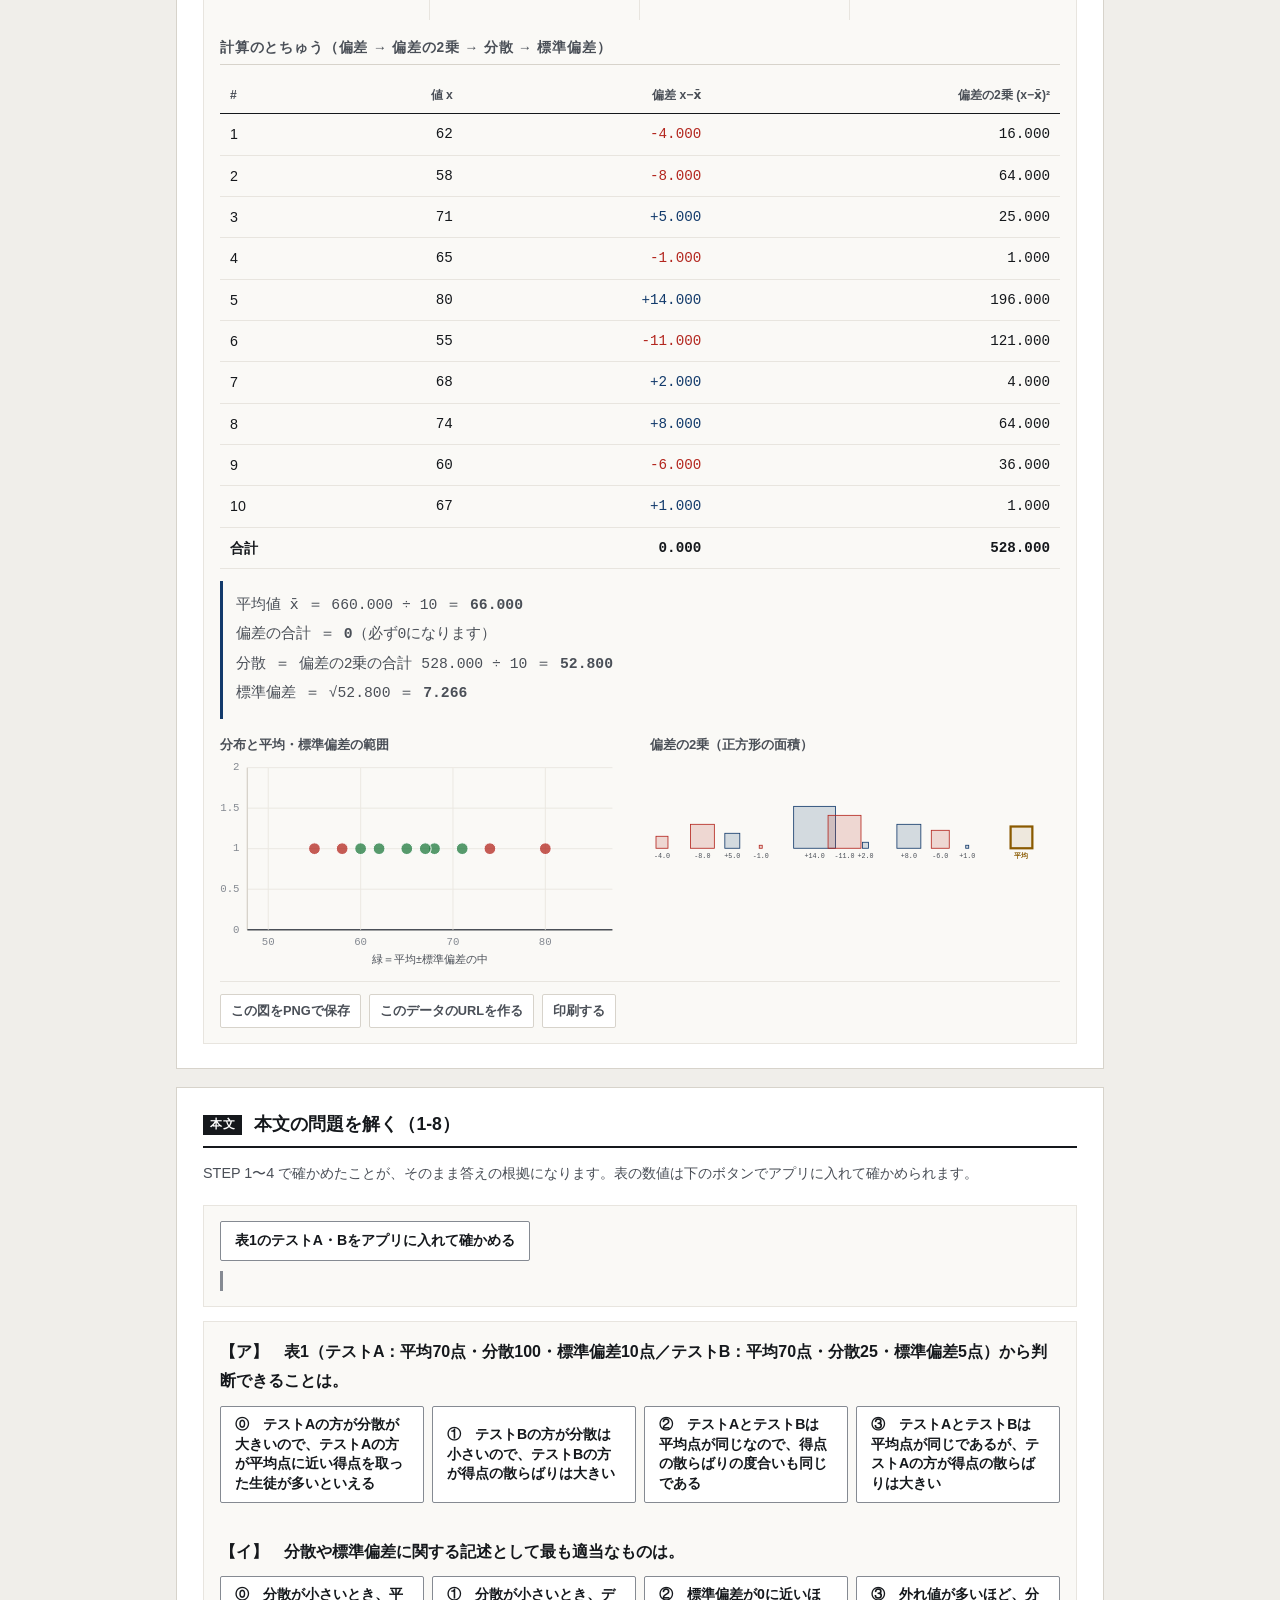
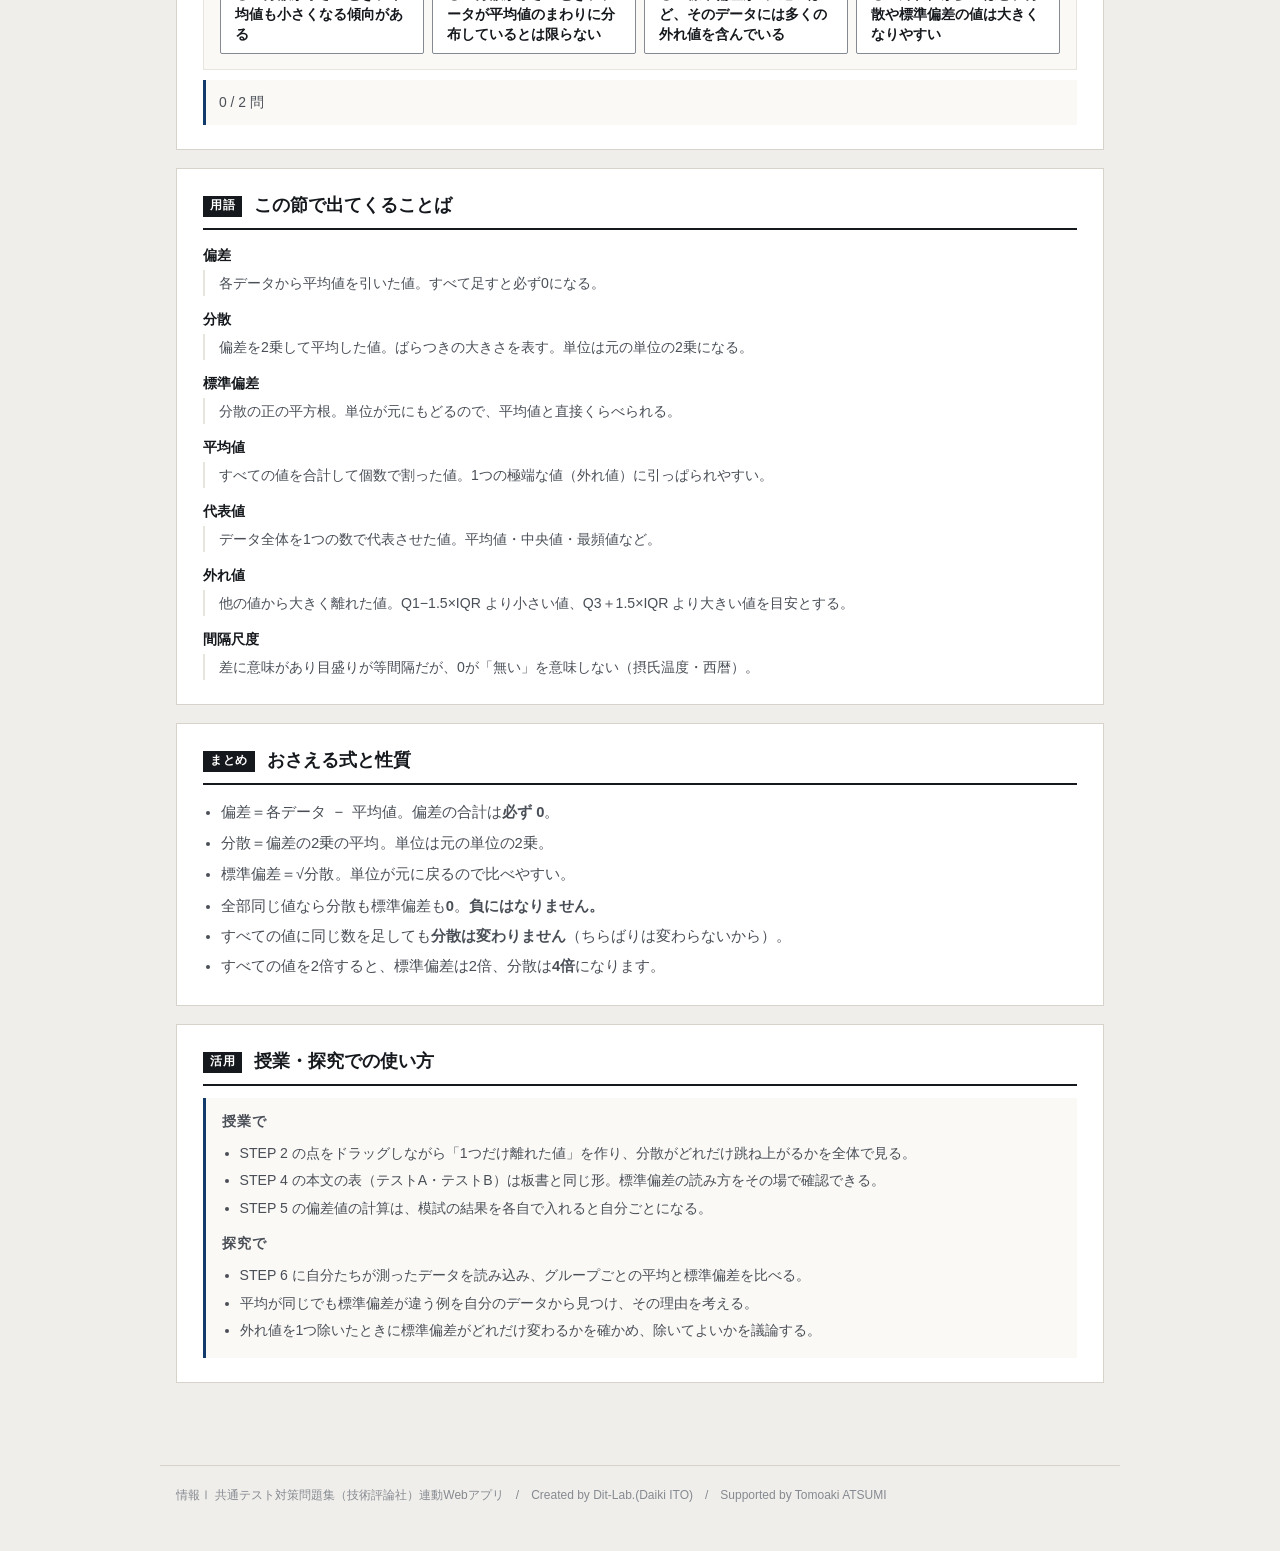
==== commit 33243c83: "feat: 予想してから確かめるステップを追加（直感が外れやすい点を明確化）" ====
--- a/index.html
+++ b/index.html
@@ -37,6 +37,12 @@
     <div class="note info" style="margin-top:14px">
       平均だけでは「どんなクラスか」はわかりません。<strong>ちらばりの大きさを数字にしたもの</strong>が分散と標準偏差です。
     </div>
+  </section>
+
+  <section class="step">
+    <h2><span class="no">予想</span>ずれをそのまま足すと？</h2>
+    <p class="desc">2乗する理由を、先に考えてみましょう。</p>
+    <div class="panel"><div id="pdV"></div></div>
   </section>
 
   <section class="step" id="step2">
@@ -184,7 +190,7 @@
     </div>
   </section>
 
-  <section class="step" id="step5">
+  <section class="step" id="step6">
     <h2><span class="no">STEP 6</span>確認クイズ</h2>
     <div class="panel">
       <div class="qhead">
@@ -287,7 +293,8 @@
 <script src="js/grid.js?v=b72ee2f5"></script>
 <script src="js/datainput.js?v=dbe2aecf"></script>
 <script src="js/terms.js?v=e9184cc4"></script>
+<script src="js/predict.js?v=1b9c8bf0"></script>
 <script src="js/quiz.js?v=13402362"></script>
-<script src="js/app.js?v=c986ff75"></script>
+<script src="js/app.js?v=cebf056c"></script>
 </body>
 </html>
